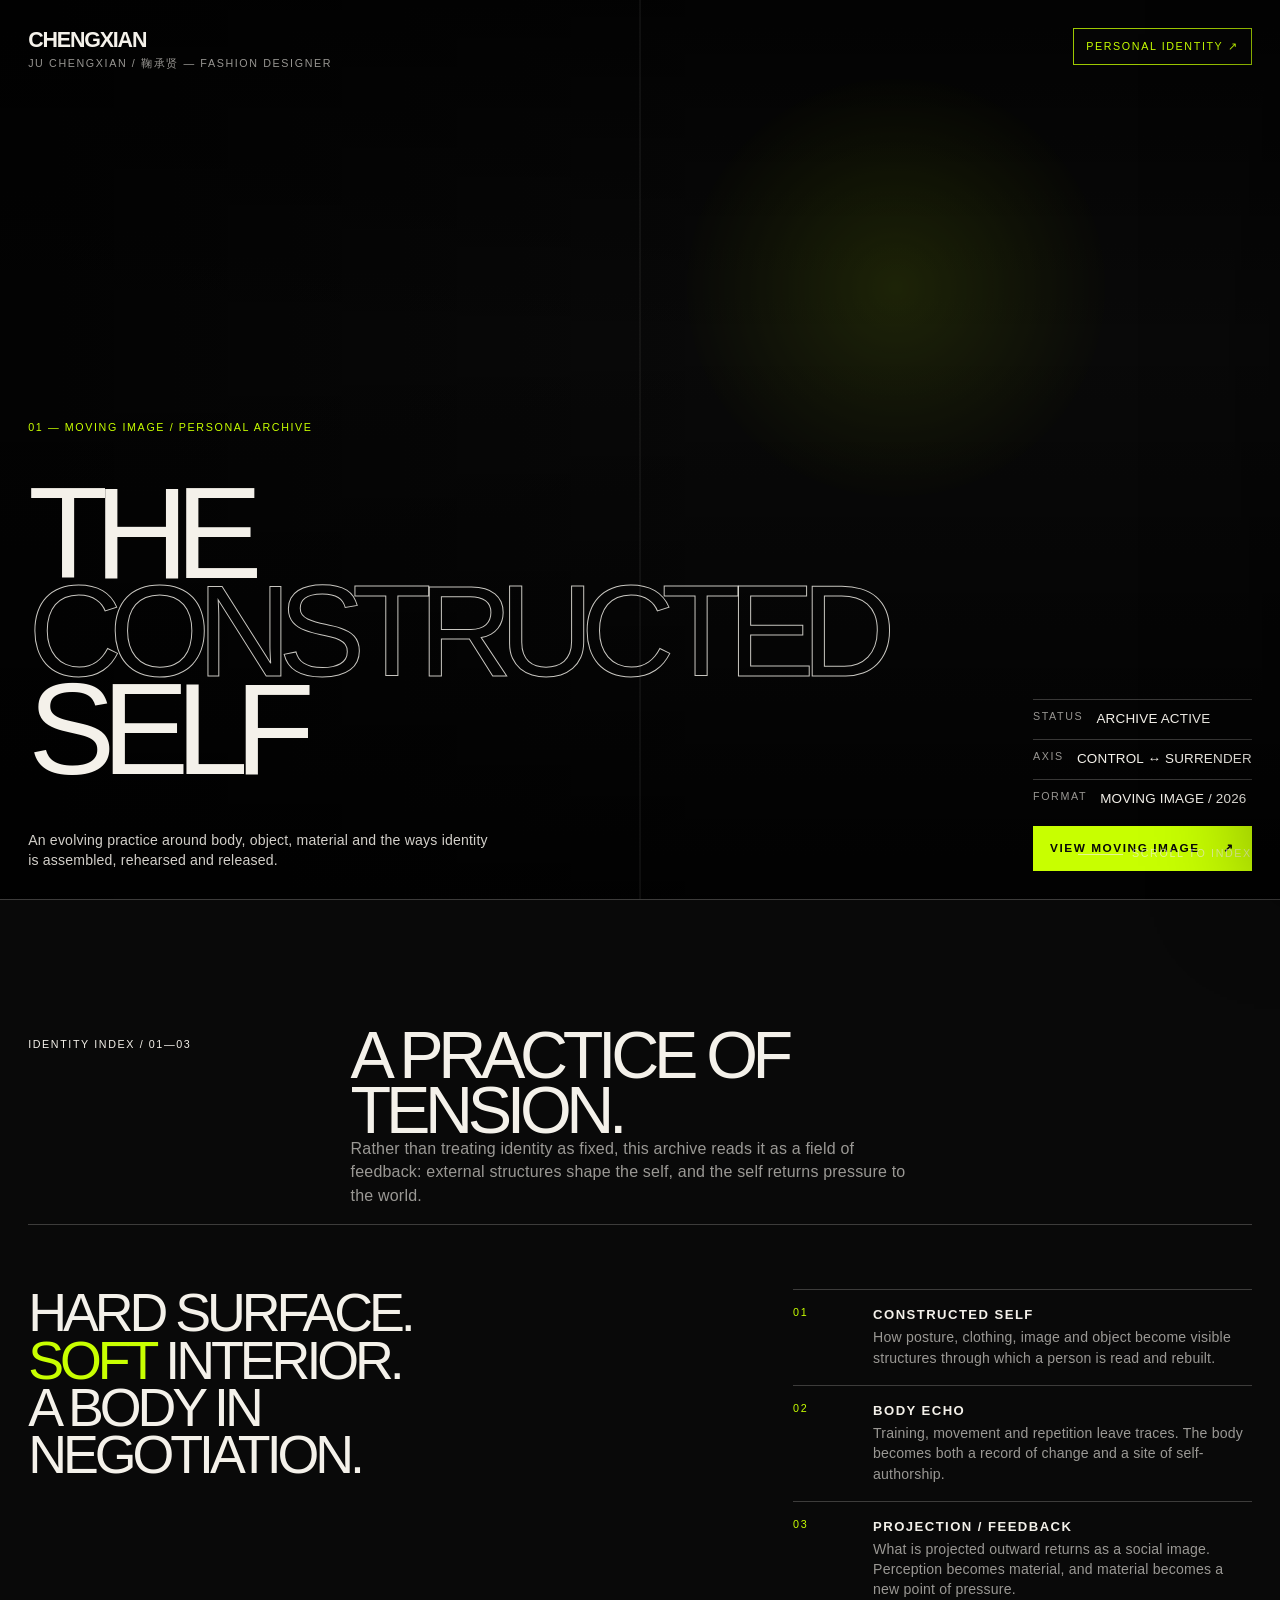
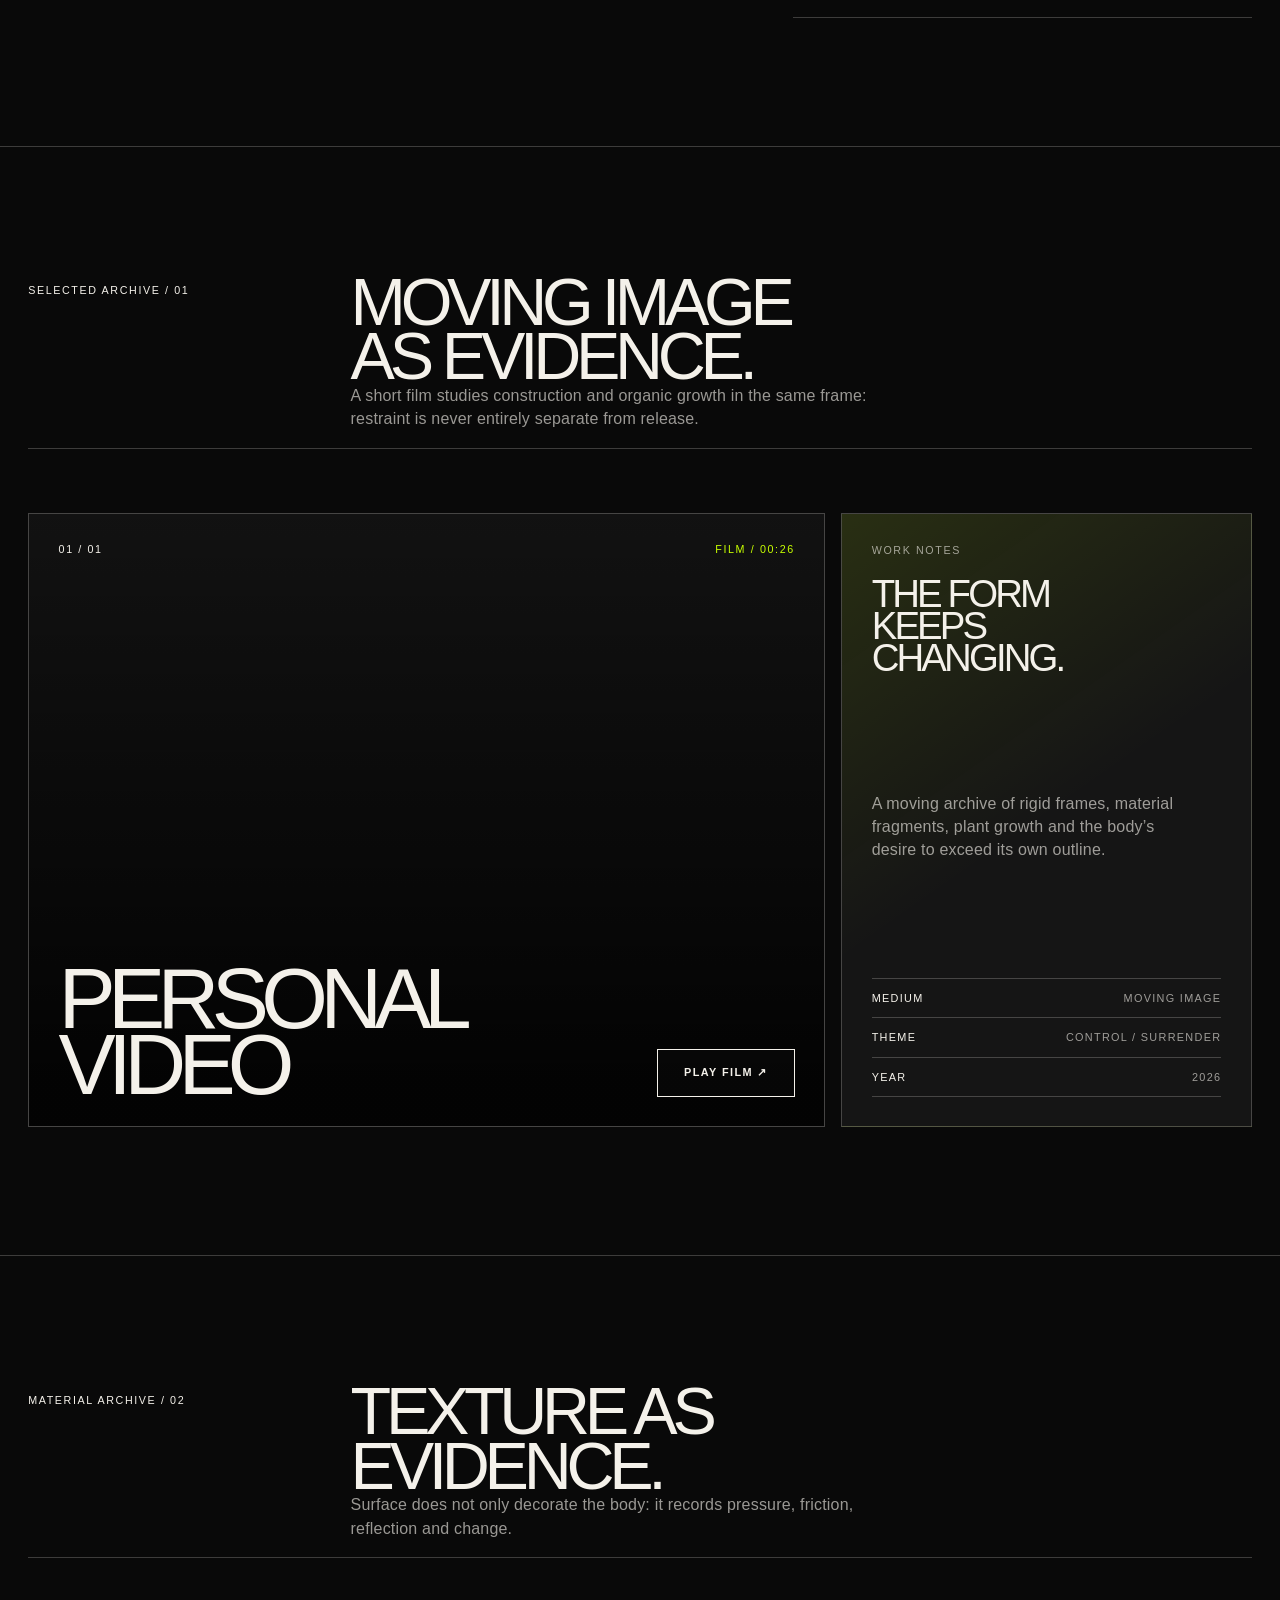
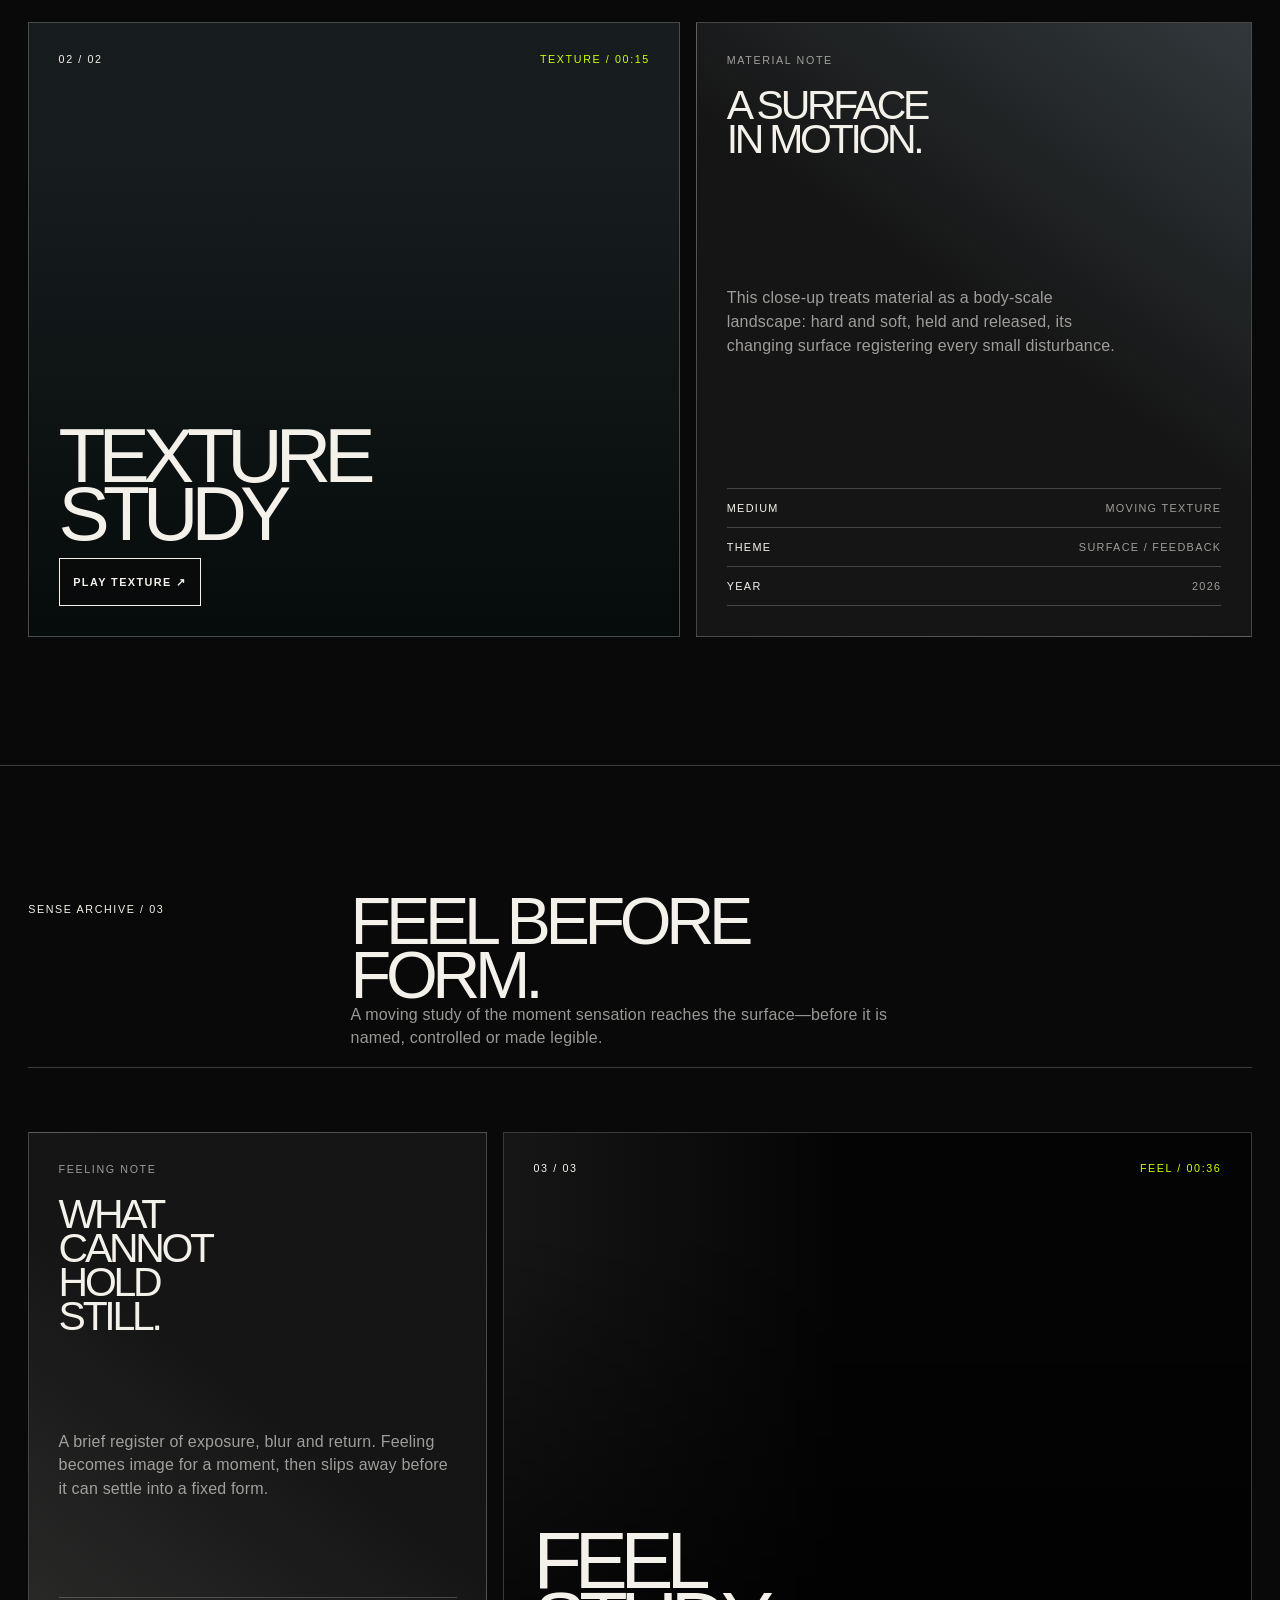
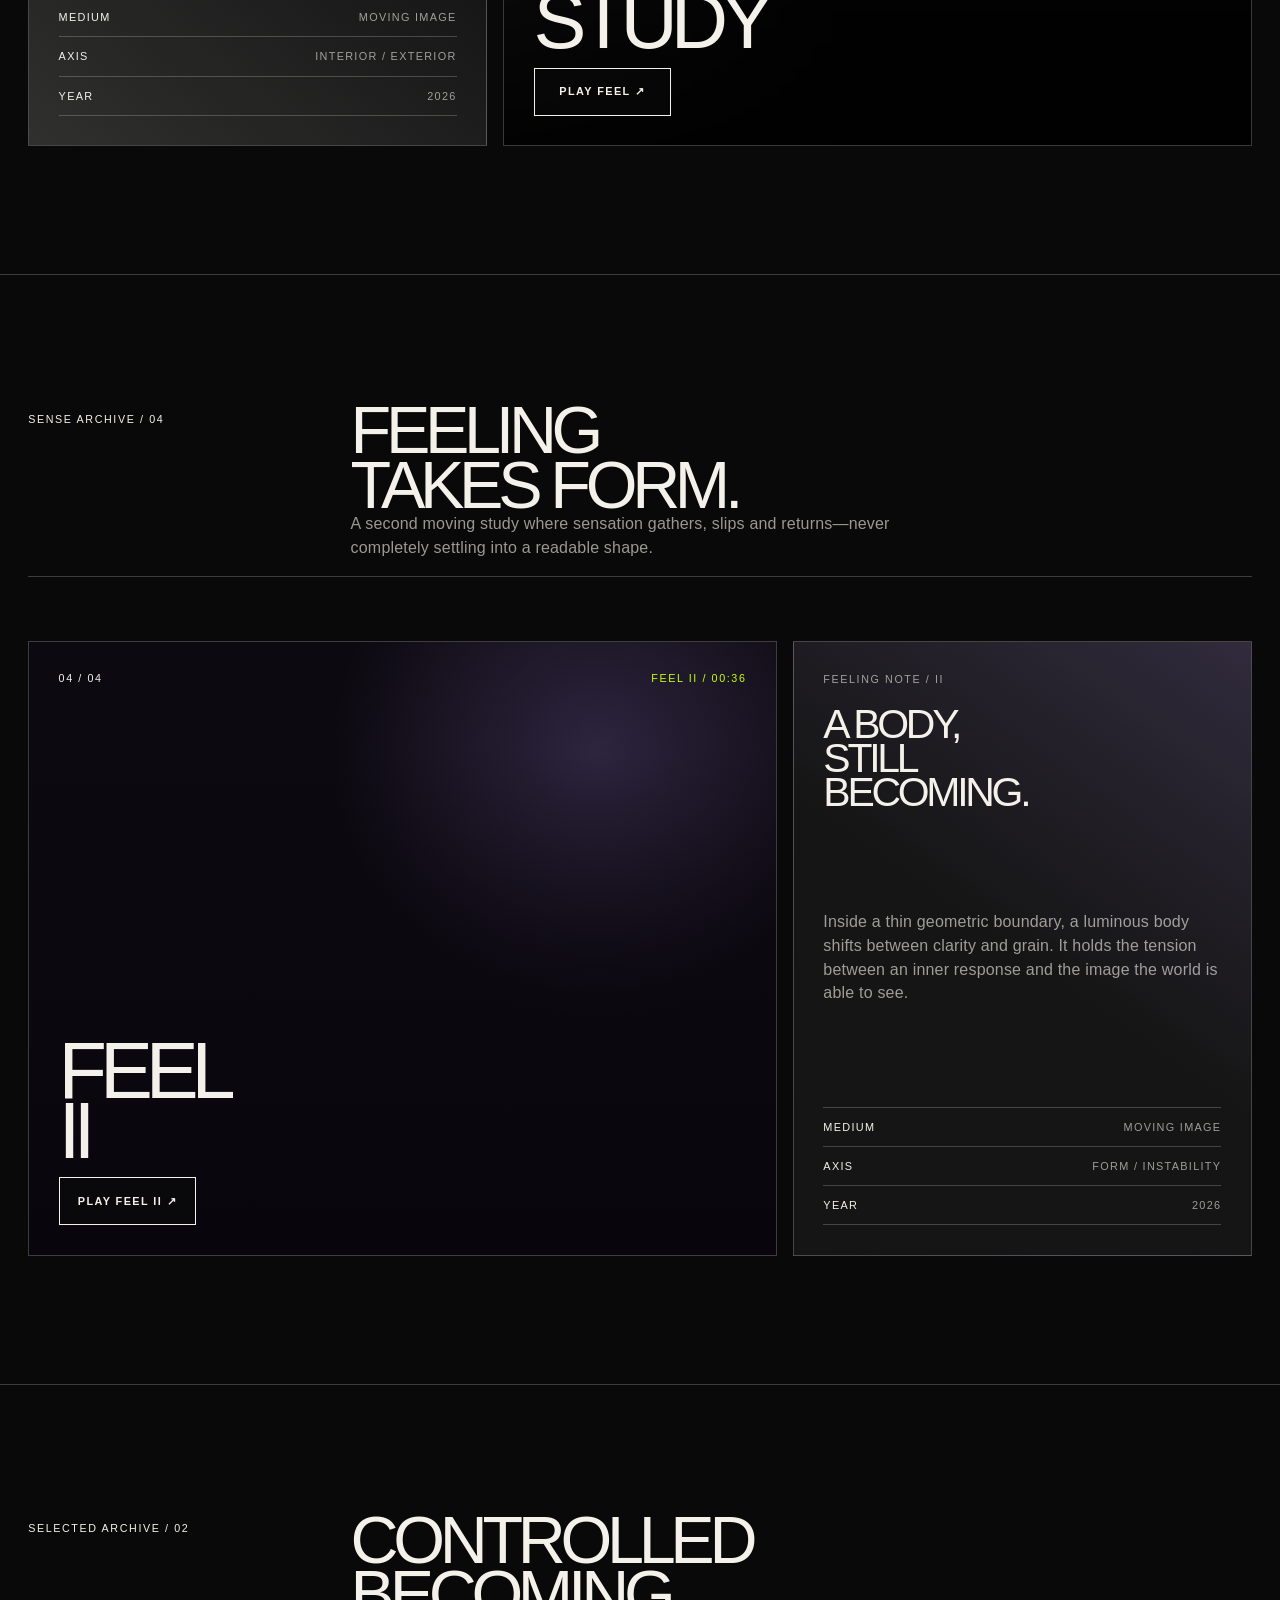
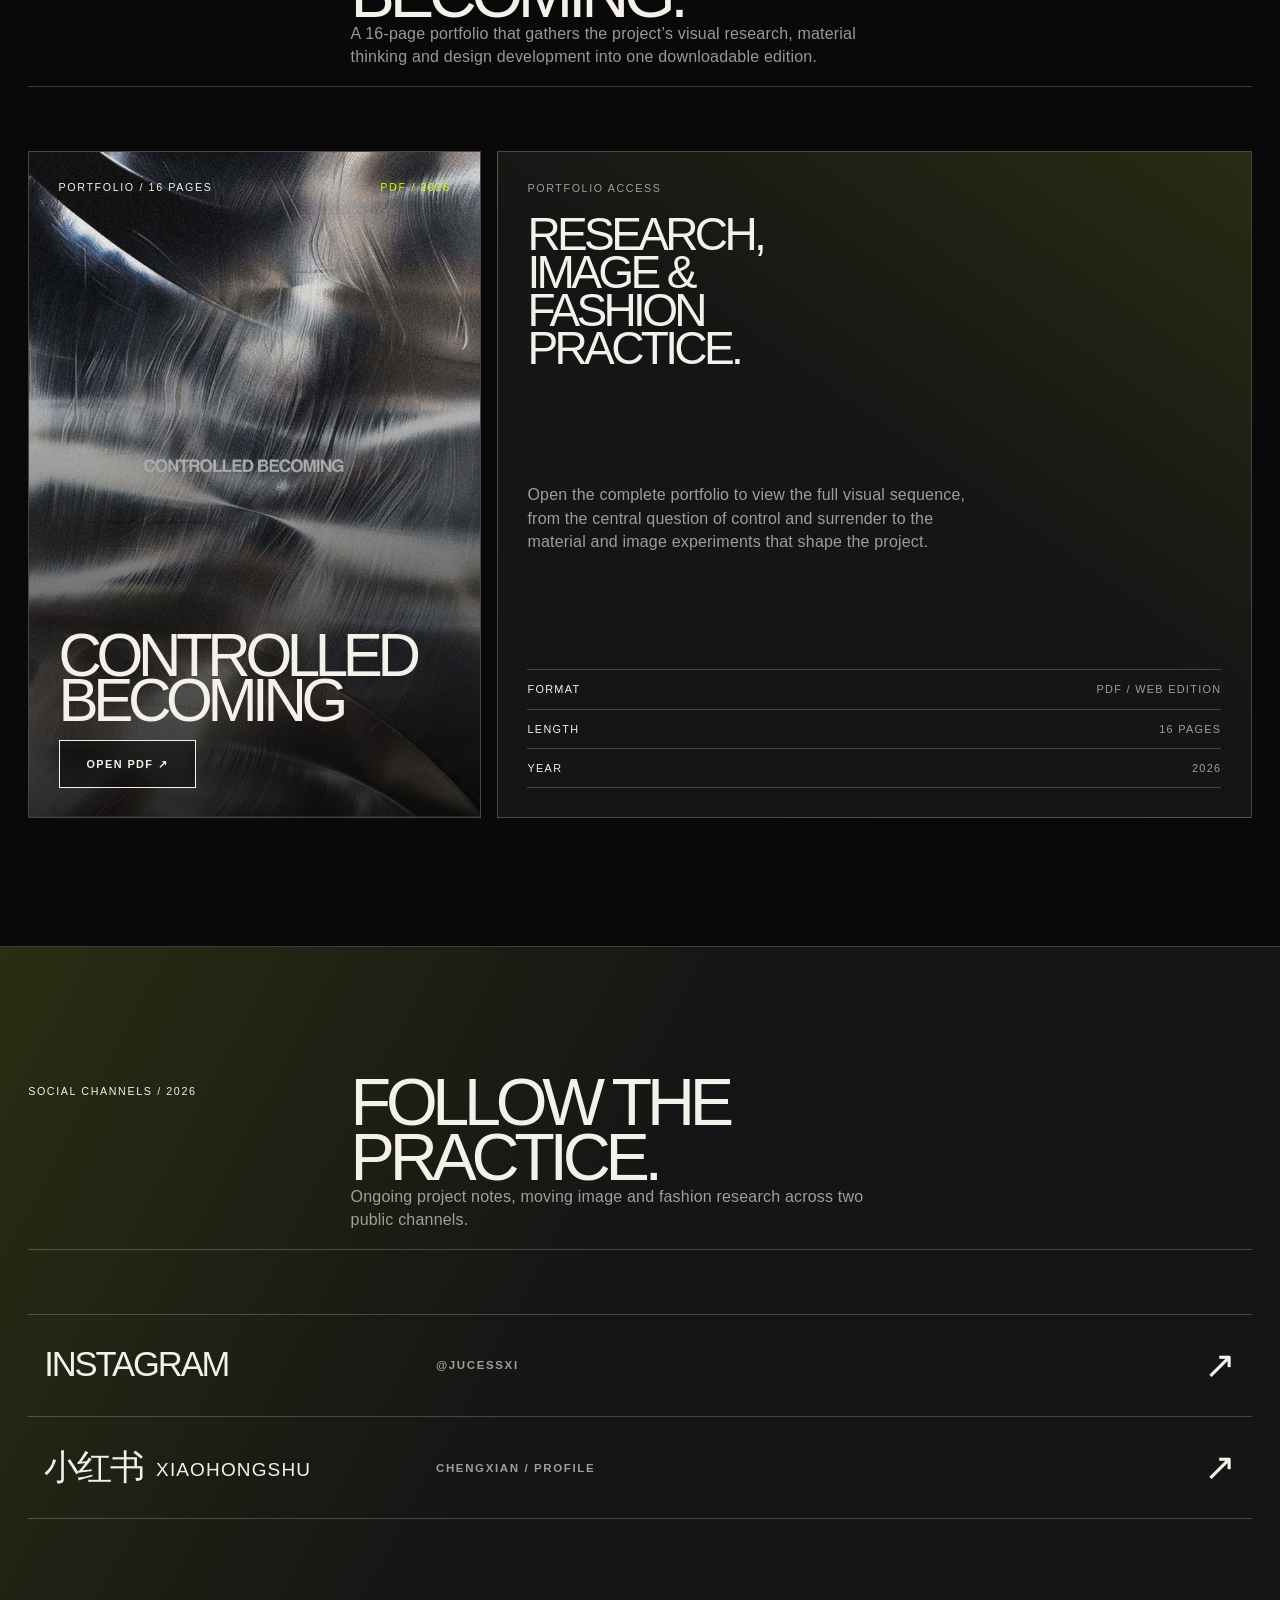
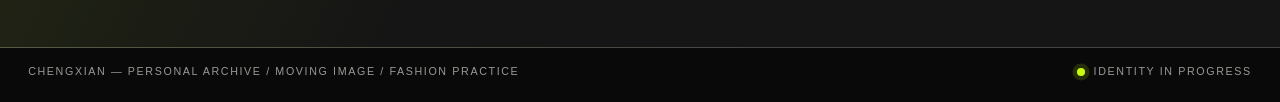
==== index.html @ 43ec405a "Add Instagram and Xiaohongshu homepage links" ====
<!doctype html>
<html lang="en">
  <head>
    <meta charset="utf-8" />
    <meta name="viewport" content="width=device-width, initial-scale=1" />
    <meta name="description" content="鞠承贤（JU CHENGXIAN）个人网站｜Fashion Designer and moving-image artist. Exploring body, material, constructed identity, control and surrender." />
    <meta name="keywords" content="鞠承贤, JU CHENGXIAN, Chengxian Ju, fashion designer, fashion design, moving image, personal portfolio, 香港理工大学, PolyU" />
    <meta name="author" content="鞠承贤 / JU CHENGXIAN" />
    <meta name="robots" content="index,follow,max-image-preview:large,max-snippet:-1,max-video-preview:-1" />
    <meta name="theme-color" content="#090909" />
    <link rel="canonical" href="https://chengxianju103-source.github.io/chengxian-personal-video/" />
    <link rel="alternate" hreflang="en" href="https://chengxianju103-source.github.io/chengxian-personal-video/" />
    <link rel="alternate" hreflang="zh-CN" href="https://chengxianju103-source.github.io/chengxian-personal-video/" />
    <meta property="og:type" content="website" />
    <meta property="og:site_name" content="鞠承贤 / JU CHENGXIAN" />
    <meta property="og:url" content="https://chengxianju103-source.github.io/chengxian-personal-video/" />
    <meta property="og:title" content="鞠承贤 / JU CHENGXIAN — Fashion Designer" />
    <meta property="og:description" content="A personal fashion and moving-image archive by 鞠承贤 (JU CHENGXIAN), exploring body, material and constructed identity." />
    <meta property="og:image" content="https://chengxianju103-source.github.io/chengxian-personal-video/portfolio-cover.jpg" />
    <meta name="twitter:card" content="summary_large_image" />
    <meta name="twitter:title" content="鞠承贤 / JU CHENGXIAN — Fashion Designer" />
    <meta name="twitter:description" content="Personal fashion and moving-image archive by 鞠承贤 (JU CHENGXIAN)." />
    <meta name="twitter:image" content="https://chengxianju103-source.github.io/chengxian-personal-video/portfolio-cover.jpg" />
    <title>鞠承贤 / JU CHENGXIAN — Fashion Designer</title>
    <script type="application/ld+json">
      {
        "@context": "https://schema.org",
        "@graph": [
          {
            "@type": "Person",
            "@id": "https://chengxianju103-source.github.io/chengxian-personal-video/#person",
            "name": "鞠承贤",
            "alternateName": ["JU CHENGXIAN", "Chengxian Ju"],
            "url": "https://chengxianju103-source.github.io/chengxian-personal-video/",
            "jobTitle": "Fashion Designer and Moving-Image Artist",
            "description": "鞠承贤（JU CHENGXIAN）是一名服装设计师与动态影像创作者，围绕身体、材料、建构身份、控制与臣服展开个人实践。",
            "sameAs": ["https://github.com/chengxianju103-source"],
            "knowsAbout": ["Fashion Design", "Moving Image", "CLO3D", "Body and Identity", "Material Research"]
          },
          {
            "@type": "WebSite",
            "@id": "https://chengxianju103-source.github.io/chengxian-personal-video/#website",
            "url": "https://chengxianju103-source.github.io/chengxian-personal-video/",
            "name": "鞠承贤 / JU CHENGXIAN",
            "alternateName": "The Constructed Self",
            "inLanguage": ["en", "zh-CN"],
            "author": {"@id": "https://chengxianju103-source.github.io/chengxian-personal-video/#person"}
          }
        ]
      }
    </script>
    <link rel="preload" href="constructed-self-loop.mp4" as="video" type="video/mp4" />
    <link rel="preload" href="personal-video.mp4" as="video" type="video/mp4" />
    <link rel="preload" href="texture-study.mp4" as="video" type="video/mp4" />
    <link rel="preload" href="feel-study.mp4" as="video" type="video/mp4" />
    <link rel="preload" href="feel-ii-study.mp4" as="video" type="video/mp4" />
    <link rel="icon" type="image/svg+xml" href="data:image/svg+xml,%3Csvg xmlns='http://www.w3.org/2000/svg' viewBox='0 0 64 64'%3E%3Crect width='64' height='64' fill='%23090909'/%3E%3Cpath d='M13 32h38M32 13v38' stroke='%23f4f1ea' stroke-width='2'/%3E%3C/svg%3E" />
    <style>
      :root { color-scheme: dark; --ink:#090909; --ink-soft:#151515; --paper:#f4f1ea; --muted:rgba(244,241,234,.62); --line:rgba(244,241,234,.22); --acid:#c8ff00; --acid-dim:rgba(200,255,0,.14); --grid:1.25rem; }
      * { box-sizing:border-box; }
      html { background:var(--ink); scroll-behavior:smooth; }
      body { min-width:320px; margin:0; overflow-x:hidden; background:var(--ink); color:var(--paper); font-family:Arial,Helvetica,sans-serif; letter-spacing:.012em; }
      button,a { font:inherit; } button { color:inherit; } a { color:inherit; text-decoration:none; } ::selection { background:var(--acid); color:var(--ink); }
      .site-shell { position:relative; isolation:isolate; }
      .site-shell::before { position:fixed; z-index:20; inset:0; pointer-events:none; content:""; opacity:.24; background-image:linear-gradient(rgba(255,255,255,.02) 1px,transparent 1px),linear-gradient(90deg,rgba(255,255,255,.015) 1px,transparent 1px); background-size:calc(var(--grid) * 4) calc(var(--grid) * 4); mask-image:linear-gradient(to bottom,rgba(0,0,0,.88),transparent 82%); }
      .site-header { position:absolute; z-index:10; top:0; right:0; left:0; display:grid; grid-template-columns:1fr auto; gap:1rem; align-items:start; padding:clamp(1rem,2.2vw,2.35rem); text-transform:uppercase; }
      .brand-lockup { display:inline-flex; flex-direction:column; gap:.28rem; width:max-content; }
      .brand-mark { font-size:clamp(1rem,1.7vw,1.34rem); font-weight:700; letter-spacing:-.055em; }
      .brand-sub,.micro-label,.eyebrow,.card-meta,.identity-number,.footer-meta,.nav-button,.nav-link,.film-stat,.panel-kicker,.dialog-kicker,.scroll-cue { font-size:.67rem; line-height:1.1; letter-spacing:.15em; text-transform:uppercase; }
      .brand-sub { color:var(--muted); }
      .header-actions { position:relative; display:flex; flex-wrap:wrap; justify-content:flex-end; gap:.48rem; max-width:33rem; }
      .nav-button,.nav-link { display:inline-flex; min-height:2.3rem; align-items:center; justify-content:center; border:1px solid var(--line); padding:.72rem .78rem; background:rgba(9,9,9,.42); color:var(--paper); cursor:pointer; transition:border-color .18s ease,color .18s ease,background .18s ease,transform .18s ease; }
      .nav-button:hover,.nav-button:focus-visible,.nav-link:hover,.nav-link:focus-visible { border-color:var(--acid); background:var(--acid); color:var(--ink); outline:none; transform:translateY(-2px); }
      .nav-button[data-emphasis="true"] { border-color:rgba(200,255,0,.78); color:var(--acid); }
      .nav-button[data-emphasis="true"]:hover,.nav-button[data-emphasis="true"]:focus-visible { color:var(--ink); }
      .personal-identity-menu { position:absolute; z-index:50; top:calc(100% + .6rem); right:0; display:none; width:min(47rem,calc(100vw - 2rem)); border:1px solid var(--line); padding:clamp(.72rem,1.4vw,1.15rem); background:rgba(9,9,9,.96); box-shadow:0 1.4rem 4rem rgba(0,0,0,.46); text-align:left; }
      .personal-identity-menu.is-open { display:block; animation:identity-menu-in .18s ease both; }
      .personal-identity-menu-head { display:flex; align-items:center; justify-content:space-between; gap:1rem; margin-bottom:.62rem; }
      .personal-identity-menu-head .micro-label { margin:0; color:var(--muted); }
      .personal-identity-close { min-height:1.9rem; padding:.48rem .62rem; font-size:.58rem; }
      .personal-identity-menu-grid { display:grid; grid-template-columns:repeat(3,minmax(0,1fr)); gap:.48rem; }
      .personal-identity-item { display:grid; grid-template-columns:auto minmax(0,1fr) auto; align-items:start; gap:.68rem; min-height:9.1rem; border:1px solid var(--line); padding:.86rem; background:rgba(244,241,234,.025); color:var(--paper); font:inherit; text-align:left; text-decoration:none; cursor:pointer; transition:border-color .18s ease,color .18s ease,background .18s ease,transform .18s ease; }
      .personal-identity-item:hover,.personal-identity-item:focus-visible { border-color:var(--acid); background:var(--acid); color:var(--ink); outline:none; transform:translateY(-2px); }
      .personal-identity-item-number,.personal-identity-item-arrow { color:var(--acid); font-size:.65rem; line-height:1.1; letter-spacing:.13em; }
      .personal-identity-item:hover .personal-identity-item-number,.personal-identity-item:hover .personal-identity-item-arrow,.personal-identity-item:focus-visible .personal-identity-item-number,.personal-identity-item:focus-visible .personal-identity-item-arrow { color:var(--ink); }
      .personal-identity-item-copy { display:grid; gap:.52rem; }
      .personal-identity-item strong { font-size:.78rem; line-height:1.06; letter-spacing:.11em; text-transform:uppercase; }
      .personal-identity-item small { color:var(--muted); font-size:.69rem; line-height:1.35; }
      .personal-identity-item:hover small,.personal-identity-item:focus-visible small { color:rgba(9,9,9,.72); }
      @keyframes identity-menu-in { from { opacity:0; transform:translateY(-.4rem); } to { opacity:1; transform:translateY(0); } }
      @media (max-width:760px) { .personal-identity-menu { width:calc(100vw - 2rem); } .personal-identity-menu-grid { grid-template-columns:1fr; } .personal-identity-item { min-height:6.3rem; } }
      .hero { position:relative; min-height:max(44rem,100svh); overflow:clip; display:grid; align-items:end; padding:clamp(1rem,2.2vw,2.35rem); border-bottom:1px solid var(--line); isolation:isolate; }
      .hero-video { position:absolute; z-index:-3; inset:0; width:100%; height:100%; object-fit:cover; filter:grayscale(.58) contrast(1.18) brightness(.63) saturate(.7); transform:scale(1.015); }
      .hero::before { position:absolute; z-index:-2; inset:0; content:""; background:linear-gradient(180deg,rgba(0,0,0,.72) 0%,rgba(0,0,0,.02) 38%,rgba(0,0,0,.84) 100%),linear-gradient(90deg,rgba(0,0,0,.72),transparent 58%); }
      .hero::after { position:absolute; z-index:-1; inset:0; content:""; opacity:.7; background:radial-gradient(circle at 70% 32%,rgba(200,255,0,.16),transparent 20%),linear-gradient(90deg,transparent 49.93%,rgba(244,241,234,.16) 50%,transparent 50.08%); pointer-events:none; }
      .hero-grid { display:grid; grid-template-columns:minmax(0,1.15fr) minmax(13rem,.85fr); gap:1rem; width:100%; align-items:end; }
      .hero-copy { max-width:61rem; }.hero-copy .eyebrow { margin:0 0 clamp(1.5rem,4vw,4.5rem); color:var(--acid); }
      .hero-title { max-width:9.6ch; margin:0; font-size:clamp(4rem,10.2vw,12.8rem); font-weight:500; line-height:.75; letter-spacing:-.102em; text-transform:uppercase; }
      .hero-title .outline { color:transparent; -webkit-text-stroke:1px rgba(244,241,234,.82); }
      .hero-caption { max-width:29rem; margin:clamp(1.7rem,4vw,3.3rem) 0 0; color:rgba(244,241,234,.86); font-size:clamp(.88rem,1.1vw,1.03rem); line-height:1.46; }
      .hero-side { display:grid; gap:.72rem; justify-items:stretch; max-width:25rem; justify-self:end; }
      .film-spec { display:grid; grid-template-columns:auto 1fr; gap:.82rem; border-top:1px solid var(--line); padding-top:.7rem; }.film-stat { color:var(--muted); }.film-value { font-size:.84rem; line-height:1.22; text-transform:uppercase; }
      .hero-open { display:flex; align-items:center; justify-content:space-between; width:100%; margin-top:.45rem; border:1px solid var(--acid); padding:.9rem 1rem; background:var(--acid); color:var(--ink); font-size:.74rem; font-weight:700; letter-spacing:.13em; text-transform:uppercase; cursor:pointer; transition:transform .18s ease,background .18s ease; }
      .hero-open:hover,.hero-open:focus-visible { background:var(--paper); outline:none; transform:translateY(-3px); }
      .scroll-cue { position:absolute; right:clamp(1rem,2.2vw,2.35rem); bottom:clamp(1rem,2.2vw,2.35rem); display:flex; gap:.55rem; align-items:center; color:var(--muted); }.scroll-cue::before { width:2.8rem; height:1px; content:""; background:var(--muted); }
      .section { padding:clamp(4.5rem,10vw,10.5rem) clamp(1rem,2.2vw,2.35rem); border-bottom:1px solid var(--line); }
      .section-head { display:grid; grid-template-columns:minmax(9rem,.34fr) minmax(0,1fr); gap:1rem; padding-bottom:1.1rem; border-bottom:1px solid var(--line); }
      .section-head h2 { max-width:13ch; margin:0; font-size:clamp(2.1rem,5.2vw,6.2rem); font-weight:500; line-height:.82; letter-spacing:-.08em; text-transform:uppercase; }
      .section-intro { align-self:end; max-width:35rem; margin:0; color:var(--muted); font-size:clamp(.92rem,1.25vw,1.12rem); line-height:1.45; }
      .identity-layout { display:grid; grid-template-columns:minmax(0,1.2fr) minmax(15rem,.8fr); gap:clamp(2rem,6vw,7rem); padding-top:clamp(2rem,5vw,5rem); }
      .identity-statement { margin:0; max-width:20ch; font-size:clamp(2rem,4.2vw,5.1rem); font-weight:500; line-height:.88; letter-spacing:-.075em; text-transform:uppercase; }.identity-statement em { color:var(--acid); font-style:normal; }
      .identity-grid { display:grid; gap:0; border-top:1px solid var(--line); }.identity-item { display:grid; grid-template-columns:4rem 1fr; gap:1rem; padding:1.05rem 0; border-bottom:1px solid var(--line); }.identity-number { color:var(--acid); }.identity-item h3 { margin:0 0 .32rem; font-size:.82rem; letter-spacing:.11em; text-transform:uppercase; }.identity-item p { max-width:25rem; margin:0; color:var(--muted); font-size:.88rem; line-height:1.45; }
      .archive-grid { display:grid; grid-template-columns:minmax(0,1.32fr) minmax(14rem,.68fr); gap:1rem; padding-top:clamp(2rem,5vw,5rem); }
      .film-card { position:relative; min-height:clamp(29rem,48vw,43rem); overflow:hidden; border:1px solid var(--line); background:var(--ink-soft); isolation:isolate; }.film-card::after { position:absolute; z-index:-1; inset:0; content:""; background:linear-gradient(180deg,rgba(0,0,0,.16),rgba(0,0,0,.85) 92%); }.film-card video { position:absolute; z-index:-2; inset:0; width:100%; height:100%; object-fit:cover; filter:grayscale(.46) contrast(1.15) brightness(.7); transition:filter .38s ease,transform .68s cubic-bezier(.2,.8,.2,1); }.film-card:hover video { filter:grayscale(.05) contrast(1.06) brightness(.85); transform:scale(1.04); }
      .film-card-content { position:absolute; inset:0; display:flex; flex-direction:column; justify-content:space-between; padding:clamp(1rem,2.3vw,2rem); }.card-top,.card-bottom { display:flex; justify-content:space-between; gap:1rem; }.card-top { font-size:.67rem; letter-spacing:.15em; text-transform:uppercase; }.card-top span:last-child { color:var(--acid); }.card-bottom { align-items:end; }.card-bottom h3 { max-width:8ch; margin:0; font-size:clamp(3.2rem,6.7vw,8rem); font-weight:500; line-height:.76; letter-spacing:-.09em; text-transform:uppercase; }
      .play-button { display:inline-flex; min-width:8.6rem; min-height:3rem; align-items:center; justify-content:center; border:1px solid var(--paper); padding:.7rem .85rem; background:rgba(9,9,9,.56); color:var(--paper); font-size:.68rem; font-weight:700; letter-spacing:.13em; text-transform:uppercase; cursor:pointer; transition:background .18s ease,color .18s ease,transform .18s ease; }.play-button:hover,.play-button:focus-visible { background:var(--paper); color:var(--ink); outline:none; transform:translateY(-3px); }
      .archive-aside { display:grid; align-content:space-between; gap:3rem; min-height:100%; border:1px solid var(--line); padding:clamp(1rem,2.3vw,2rem); background:linear-gradient(145deg,rgba(200,255,0,.11),rgba(200,255,0,0) 50%),var(--ink-soft); }.archive-aside h3 { max-width:9ch; margin:1.2rem 0 0; font-size:clamp(1.75rem,3vw,3.4rem); font-weight:500; line-height:.84; letter-spacing:-.075em; text-transform:uppercase; }.archive-aside p { max-width:20rem; margin:0; color:var(--muted); line-height:1.45; }.archive-list { display:grid; gap:0; border-top:1px solid var(--line); }.archive-list span { display:flex; justify-content:space-between; gap:1rem; padding:.82rem 0; border-bottom:1px solid var(--line); color:var(--muted); font-size:.68rem; letter-spacing:.12em; text-transform:uppercase; }.archive-list span strong { color:var(--paper); font-weight:500; }
      .texture-grid { display:grid; grid-template-columns:minmax(0,1.08fr) minmax(14rem,.92fr); gap:1rem; padding-top:clamp(2rem,5vw,5rem); }.texture-card { position:relative; min-height:clamp(29rem,48vw,43rem); overflow:hidden; border:1px solid var(--line); background:#171d1e; isolation:isolate; }.texture-card::after { position:absolute; z-index:-1; inset:0; content:""; background:linear-gradient(180deg,rgba(4,8,9,.03) 22%,rgba(4,8,9,.88) 100%); }.texture-card video { position:absolute; z-index:-2; inset:0; width:100%; height:100%; object-fit:cover; filter:grayscale(.15) contrast(1.14) brightness(.76); transition:filter .38s ease,transform .68s cubic-bezier(.2,.8,.2,1); }.texture-card:hover video { filter:grayscale(0) contrast(1.06) brightness(.92); transform:scale(1.035); }.texture-card-content { position:absolute; inset:0; display:flex; flex-direction:column; justify-content:space-between; padding:clamp(1rem,2.3vw,2rem); }.texture-card .card-bottom { flex-direction:column; align-items:flex-start; }.texture-card .card-bottom h3 { max-width:9ch; font-size:clamp(3rem,6vw,7rem); }.texture-aside { display:grid; align-content:space-between; gap:3rem; min-height:100%; border:1px solid var(--line); padding:clamp(1rem,2.3vw,2rem); background:linear-gradient(215deg,rgba(178,215,232,.18),rgba(178,215,232,0) 48%),var(--ink-soft); }.texture-aside h3 { max-width:9ch; margin:1.2rem 0 0; font-size:clamp(1.9rem,3.2vw,3.7rem); font-weight:500; line-height:.83; letter-spacing:-.08em; text-transform:uppercase; }.texture-aside p { max-width:25rem; margin:0; color:var(--muted); line-height:1.48; }
      .feel-grid { display:grid; grid-template-columns:minmax(14rem,.76fr) minmax(0,1.24fr); gap:1rem; padding-top:clamp(2rem,5vw,5rem); }.feel-card { position:relative; min-height:clamp(29rem,48vw,43rem); overflow:hidden; border:1px solid var(--line); background:#050505; isolation:isolate; }.feel-card::after { position:absolute; z-index:-1; inset:0; content:""; background:linear-gradient(180deg,rgba(0,0,0,.1) 17%,rgba(0,0,0,.91) 100%),linear-gradient(90deg,rgba(255,255,255,.08),transparent 45%); }.feel-card video { position:absolute; z-index:-2; inset:0; width:100%; height:100%; object-fit:cover; filter:grayscale(1) contrast(1.28) brightness(.78); transition:filter .38s ease,transform .68s cubic-bezier(.2,.8,.2,1); }.feel-card:hover video { filter:grayscale(.28) contrast(1.14) brightness(.94); transform:scale(1.035); }.feel-card-content { position:absolute; inset:0; display:flex; flex-direction:column; justify-content:space-between; padding:clamp(1rem,2.3vw,2rem); }.feel-card .card-bottom { flex-direction:column; align-items:flex-start; }.feel-card .card-bottom h3 { max-width:8ch; font-size:clamp(3rem,6.2vw,7.2rem); }.feel-aside { display:grid; align-content:space-between; gap:3rem; min-height:100%; border:1px solid var(--line); padding:clamp(1rem,2.3vw,2rem); background:linear-gradient(38deg,rgba(244,241,234,.12),rgba(244,241,234,0) 54%),var(--ink-soft); }.feel-aside h3 { max-width:9ch; margin:1.2rem 0 0; font-size:clamp(1.9rem,3.2vw,3.7rem); font-weight:500; line-height:.83; letter-spacing:-.08em; text-transform:uppercase; }.feel-aside p { max-width:25rem; margin:0; color:var(--muted); line-height:1.48; }
      .feel-ii-grid { display:grid; grid-template-columns:minmax(0,1.24fr) minmax(14rem,.76fr); gap:1rem; padding-top:clamp(2rem,5vw,5rem); }.feel-ii-card { position:relative; min-height:clamp(29rem,48vw,43rem); overflow:hidden; border:1px solid var(--line); background:#0c0910; isolation:isolate; }.feel-ii-card::after { position:absolute; z-index:-1; inset:0; content:""; background:linear-gradient(180deg,rgba(8,5,12,.02) 18%,rgba(8,5,12,.91) 100%),radial-gradient(circle at 76% 18%,rgba(184,150,255,.2),transparent 35%); }.feel-ii-card video { position:absolute; z-index:-2; inset:0; width:100%; height:100%; object-fit:cover; filter:saturate(.74) contrast(1.18) brightness(.78); transition:filter .38s ease,transform .68s cubic-bezier(.2,.8,.2,1); }.feel-ii-card:hover video { filter:saturate(1) contrast(1.07) brightness(.96); transform:scale(1.035); }.feel-ii-card-content { position:absolute; inset:0; display:flex; flex-direction:column; justify-content:space-between; padding:clamp(1rem,2.3vw,2rem); }.feel-ii-card .card-bottom { flex-direction:column; align-items:flex-start; }.feel-ii-card .card-bottom h3 { max-width:8ch; font-size:clamp(3rem,6.2vw,7.2rem); }.feel-ii-aside { display:grid; align-content:space-between; gap:3rem; min-height:100%; border:1px solid var(--line); padding:clamp(1rem,2.3vw,2rem); background:linear-gradient(215deg,rgba(184,150,255,.17),rgba(184,150,255,0) 51%),var(--ink-soft); }.feel-ii-aside h3 { max-width:9ch; margin:1.2rem 0 0; font-size:clamp(1.9rem,3.2vw,3.7rem); font-weight:500; line-height:.83; letter-spacing:-.08em; text-transform:uppercase; }.feel-ii-aside p { max-width:25rem; margin:0; color:var(--muted); line-height:1.48; }
      .portfolio-grid { display:grid; grid-template-columns:minmax(15rem,.75fr) minmax(0,1.25fr); gap:1rem; padding-top:clamp(2rem,5vw,5rem); }.portfolio-card { position:relative; display:grid; min-height:clamp(31rem,52vw,49rem); overflow:hidden; border:1px solid var(--line); background:var(--ink-soft); isolation:isolate; }.portfolio-card::after { position:absolute; z-index:-1; inset:0; content:""; background:linear-gradient(180deg,rgba(0,0,0,.02) 15%,rgba(0,0,0,.82) 100%); }.portfolio-card img { position:absolute; z-index:-2; inset:0; width:100%; height:100%; object-fit:cover; transition:filter .38s ease,transform .68s cubic-bezier(.2,.8,.2,1); }.portfolio-card:hover img { filter:brightness(1.08) contrast(1.05); transform:scale(1.035); }.portfolio-card-content { position:relative; z-index:1; display:flex; min-height:inherit; flex-direction:column; justify-content:space-between; padding:clamp(1rem,2.3vw,2rem); }.portfolio-card .card-bottom { flex-direction:column; align-items:flex-start; }.portfolio-card .card-bottom h3 { max-width:10ch; font-size:clamp(2.55rem,4.7vw,5rem); }.portfolio-link { text-decoration:none; }.portfolio-aside { display:grid; align-content:space-between; gap:3rem; min-height:100%; border:1px solid var(--line); padding:clamp(1rem,2.3vw,2rem); background:linear-gradient(215deg,rgba(200,255,0,.1),rgba(200,255,0,0) 48%),var(--ink-soft); }.portfolio-aside h3 { max-width:11ch; margin:1.2rem 0 0; font-size:clamp(2rem,3.6vw,4.3rem); font-weight:500; line-height:.82; letter-spacing:-.08em; text-transform:uppercase; }.portfolio-aside p { max-width:29rem; margin:0; color:var(--muted); line-height:1.48; }
      .site-footer { display:grid; grid-template-columns:minmax(0,1fr) auto; gap:1rem; padding:1.1rem clamp(1rem,2.2vw,2.35rem) 1.5rem; color:var(--muted); }.site-footer p { margin:0; }.footer-meta { display:flex; align-items:center; gap:.55rem; }.footer-meta::before { width:.5rem; height:.5rem; border-radius:99px; content:""; background:var(--acid); box-shadow:0 0 0 .28rem var(--acid-dim); }
      .identity-panel { position:fixed; z-index:30; top:0; right:0; width:min(31.5rem,100vw); height:100svh; transform:translateX(101%); border-left:1px solid rgba(244,241,234,.34); padding:clamp(1rem,2.4vw,2.25rem); background:rgba(12,12,12,.96); box-shadow:-2rem 0 6rem rgba(0,0,0,.36); backdrop-filter:blur(18px); transition:transform .44s cubic-bezier(.2,.8,.2,1); overflow-y:auto; }.identity-panel.is-open { transform:translateX(0); }.panel-head { display:flex; align-items:start; justify-content:space-between; gap:1rem; }.panel-kicker { margin:0; color:var(--acid); }.panel-close,.dialog-close { min-height:2.35rem; border:1px solid var(--line); padding:.62rem .7rem; background:transparent; color:var(--paper); font-size:.67rem; font-weight:700; letter-spacing:.12em; text-transform:uppercase; cursor:pointer; transition:color .18s ease,background .18s ease; }.panel-close:hover,.panel-close:focus-visible,.dialog-close:hover,.dialog-close:focus-visible { background:var(--paper); color:var(--ink); outline:none; }.panel-name { margin:clamp(4rem,9vw,7rem) 0 1.6rem; font-size:clamp(3.2rem,8vw,7.2rem); font-weight:500; line-height:.74; letter-spacing:-.095em; text-transform:uppercase; }.panel-intro { max-width:30rem; margin:0 0 2.7rem; color:rgba(244,241,234,.84); font-size:clamp(1rem,1.5vw,1.25rem); line-height:1.42; }.panel-index { display:grid; border-top:1px solid var(--line); }.panel-index div { display:grid; grid-template-columns:5.2rem 1fr; gap:1rem; padding:1rem 0; border-bottom:1px solid var(--line); }.panel-index span { color:var(--acid); font-size:.67rem; letter-spacing:.13em; }.panel-index strong { display:block; margin-bottom:.4rem; font-size:.78rem; letter-spacing:.11em; text-transform:uppercase; }.panel-index p { margin:0; color:var(--muted); font-size:.86rem; line-height:1.4; }
      dialog { width:min(100vw,105rem); max-width:none; height:100svh; max-height:none; margin:0 auto; border:0; padding:0; background:var(--ink); color:var(--paper); } dialog::backdrop { background:rgba(0,0,0,.84); backdrop-filter:blur(8px); }.player-shell { position:relative; display:grid; width:100%; height:100%; place-items:center; background:#050505; }.player { display:block; width:min(100%,74rem); height:100%; max-height:100%; object-fit:contain; background:#000; }.dialog-kicker { position:absolute; z-index:2; top:clamp(1rem,2.4vw,2rem); left:clamp(1rem,2.4vw,2rem); margin:0; color:var(--muted); }.dialog-close { position:absolute; z-index:2; top:clamp(1rem,2.4vw,2rem); right:clamp(1rem,2.4vw,2rem); background:rgba(9,9,9,.7); }
      .about-dialog { width:min(48rem,calc(100vw - 2rem)); height:auto; max-height:min(44rem,calc(100svh - 2rem)); margin:1rem auto; border:1px solid var(--line); background:var(--ink-soft); }.about-inner { position:relative; padding:clamp(1.2rem,4vw,3rem); }.about-inner h2 { max-width:11ch; margin:4rem 0 1.7rem; font-size:clamp(3rem,7vw,6.5rem); font-weight:500; line-height:.77; letter-spacing:-.09em; text-transform:uppercase; }.about-inner > p { max-width:37rem; margin:0; color:rgba(244,241,234,.85); font-size:clamp(1rem,1.5vw,1.23rem); line-height:1.48; }.about-meta { display:grid; grid-template-columns:repeat(3,1fr); gap:.75rem; margin-top:3rem; border-top:1px solid var(--line); padding-top:1rem; }.about-meta span { color:var(--muted); font-size:.67rem; line-height:1.35; letter-spacing:.13em; text-transform:uppercase; }.about-meta strong { display:block; margin-top:.35rem; color:var(--paper); font-size:.76rem; letter-spacing:.1em; text-transform:uppercase; }
      @media (max-width:780px) { :root { --grid:1rem; }.site-header { grid-template-columns:1fr; }.header-actions { justify-content:flex-start; max-width:none; }.brand-lockup { padding-bottom:.15rem; }.hero { min-height:52rem; padding-top:10.5rem; }.hero-grid,.section-head,.identity-layout,.archive-grid,.texture-grid,.feel-grid,.feel-ii-grid,.portfolio-grid { grid-template-columns:1fr; }.hero-side { width:100%; max-width:none; justify-self:stretch; }.hero-title { font-size:clamp(4.3rem,18vw,7.8rem); }.scroll-cue { display:none; }.section-head { gap:1.5rem; }.identity-statement { max-width:13ch; }.archive-aside,.texture-aside,.feel-aside,.feel-ii-aside,.portfolio-aside { min-height:21rem; }.about-meta { grid-template-columns:1fr; }.site-footer { grid-template-columns:1fr; } }
      @media (max-width:480px) { .site-header { padding:1rem; }.header-actions { gap:.35rem; }.nav-button,.nav-link { min-height:2.15rem; padding:.63rem .58rem; font-size:.6rem; }.hero { min-height:47rem; padding:9.8rem 1rem 1rem; }.hero-title { font-size:clamp(3.9rem,19vw,5.8rem); }.section { padding-right:1rem; padding-left:1rem; }.card-bottom { flex-direction:column; align-items:start; }.play-button { min-width:100%; }.panel-index div { grid-template-columns:4.2rem 1fr; } }
      @media (prefers-reduced-motion:reduce) { *,*::before,*::after { scroll-behavior:auto !important; transition:none !important; }.hero-video,.film-card video,.texture-card video,.feel-card video,.feel-ii-card video { transform:none !important; } }
    
      .social-section { position:relative; overflow:hidden; background:linear-gradient(118deg,rgba(200,255,0,.11),rgba(200,255,0,0) 46%),var(--ink-soft); }
      .social-list { margin-top:clamp(2rem,5vw,5rem); border-top:1px solid var(--line); }
      .social-channel { display:grid; grid-template-columns:minmax(10rem,.5fr) minmax(0,1fr) auto; gap:1rem; align-items:center; min-height:clamp(5.6rem,8vw,8rem); border-bottom:1px solid var(--line); padding:1rem; transition:background .18s ease,color .18s ease,transform .18s ease; }
      .social-channel:hover,.social-channel:focus-visible { background:var(--acid); color:var(--ink); outline:none; }
      .social-platform { font-size:clamp(1.35rem,2.7vw,3rem); font-weight:500; line-height:.86; letter-spacing:-.06em; text-transform:uppercase; }
      .social-platform small { display:inline-block; margin-left:.35rem; font-size:.55em; font-weight:500; letter-spacing:.06em; vertical-align:middle; }
      .social-handle { color:var(--muted); font-size:.72rem; font-weight:700; letter-spacing:.14em; text-transform:uppercase; transition:color .18s ease; }
      .social-arrow { font-size:clamp(1.7rem,3vw,3.6rem); font-weight:400; line-height:1; transition:transform .18s ease; }
      .social-channel:hover .social-handle,.social-channel:focus-visible .social-handle { color:rgba(9,9,9,.7); }
      .social-channel:hover .social-arrow,.social-channel:focus-visible .social-arrow { transform:translate(4px,-4px); }
      @media (max-width:780px) {
        .social-channel { grid-template-columns:minmax(0,1fr) auto; min-height:6rem; padding:.95rem 0; }
        .social-handle { grid-column:1; grid-row:2; }
        .social-arrow { grid-column:2; grid-row:1 / span 2; }
      }

    </style>
  </head>
  <body>
    <div class="site-shell">
      <header class="site-header">
        <a class="brand-lockup" href="#top" aria-label="Back to top"><span class="brand-mark">CHENGXIAN</span><span class="brand-sub">JU CHENGXIAN / 鞠承贤 — Fashion Designer</span></a>
        <nav class="header-actions" aria-label="Primary navigation">
          <a class="nav-button" href="personal-identity.html" data-emphasis="true">Personal Identity ↗</a>
        </nav>
      </header>
      <main>
        <section class="hero" id="top" aria-labelledby="hero-title">
          <video class="hero-video" autoplay muted loop playsinline preload="auto" aria-hidden="true"><source src="constructed-self-loop.mp4" type="video/mp4" /></video>
          <div class="hero-grid">
            <div class="hero-copy">
              <p class="eyebrow">01 — Moving image / personal archive</p>
              <h1 class="hero-title" id="hero-title">The<br /><span class="outline">Constructed</span><br />Self</h1>
              <p class="hero-caption">An evolving practice around body, object, material and the ways identity is assembled, rehearsed and released.</p>
            </div>
            <div class="hero-side" aria-label="Project information">
              <div class="film-spec"><span class="film-stat">Status</span><span class="film-value">Archive active</span></div>
              <div class="film-spec"><span class="film-stat">Axis</span><span class="film-value">Control ↔ Surrender</span></div>
              <div class="film-spec"><span class="film-stat">Format</span><span class="film-value">Moving image / 2026</span></div>
              <button class="hero-open open-player" type="button" aria-haspopup="dialog"><span>View moving image</span><span>↗</span></button>
            </div>
          </div>
          <p class="scroll-cue">Scroll to index</p>
        </section>
        <section class="section" id="identity" aria-labelledby="identity-title">
          <div class="section-head"><p class="micro-label">Identity index / 01—03</p><div><h2 id="identity-title">A practice of<br />tension.</h2><p class="section-intro">Rather than treating identity as fixed, this archive reads it as a field of feedback: external structures shape the self, and the self returns pressure to the world.</p></div></div>
          <div class="identity-layout">
            <p class="identity-statement">Hard surface.<br /><em>Soft</em> interior.<br />A body in<br />negotiation.</p>
            <div class="identity-grid">
              <article class="identity-item"><span class="identity-number">01</span><div><h3>Constructed self</h3><p>How posture, clothing, image and object become visible structures through which a person is read and rebuilt.</p></div></article>
              <article class="identity-item"><span class="identity-number">02</span><div><h3>Body echo</h3><p>Training, movement and repetition leave traces. The body becomes both a record of change and a site of self-authorship.</p></div></article>
              <article class="identity-item"><span class="identity-number">03</span><div><h3>Projection / feedback</h3><p>What is projected outward returns as a social image. Perception becomes material, and material becomes a new point of pressure.</p></div></article>
            </div>
          </div>
        </section>
        <section class="section" id="archive" aria-labelledby="archive-title">
          <div class="section-head"><p class="micro-label">Selected archive / 01</p><div><h2 id="archive-title">Moving image<br />as evidence.</h2><p class="section-intro">A short film studies construction and organic growth in the same frame: restraint is never entirely separate from release.</p></div></div>
          <div class="archive-grid">
            <article class="film-card">
              <video autoplay muted loop playsinline preload="metadata" aria-hidden="true"><source src="constructed-self-loop.mp4" type="video/mp4" /></video>
              <div class="film-card-content"><div class="card-top"><span>01 / 01</span><span>Film / 00:26</span></div><div class="card-bottom"><h3>Personal<br />Video</h3><button class="play-button open-player" type="button" aria-haspopup="dialog">Play film ↗</button></div></div>
            </article>
            <aside class="archive-aside" aria-label="Film details"><div><p class="micro-label">Work notes</p><h3>The form keeps changing.</h3></div><p>A moving archive of rigid frames, material fragments, plant growth and the body’s desire to exceed its own outline.</p><div class="archive-list"><span><strong>Medium</strong> Moving image</span><span><strong>Theme</strong> Control / surrender</span><span><strong>Year</strong> 2026</span></div></aside>
          </div>
        </section>
        <section class="section" id="texture" aria-labelledby="texture-title">
          <div class="section-head"><p class="micro-label">Material archive / 02</p><div><h2 id="texture-title">Texture as<br />evidence.</h2><p class="section-intro">Surface does not only decorate the body: it records pressure, friction, reflection and change.</p></div></div>
          <div class="texture-grid">
            <article class="texture-card">
              <video autoplay muted loop playsinline preload="metadata" aria-hidden="true"><source src="texture-study.mp4" type="video/mp4" /></video>
              <div class="texture-card-content"><div class="card-top"><span>02 / 02</span><span>Texture / 00:15</span></div><div class="card-bottom"><h3>Texture<br />Study</h3><button class="play-button open-texture" type="button" aria-haspopup="dialog">Play texture ↗</button></div></div>
            </article>
            <aside class="texture-aside" aria-label="Texture study details"><div><p class="micro-label">Material note</p><h3>A surface in motion.</h3></div><p>This close-up treats material as a body-scale landscape: hard and soft, held and released, its changing surface registering every small disturbance.</p><div class="archive-list"><span><strong>Medium</strong> Moving texture</span><span><strong>Theme</strong> Surface / feedback</span><span><strong>Year</strong> 2026</span></div></aside>
          </div>
        </section>
        <section class="section" id="feel" aria-labelledby="feel-title">
          <div class="section-head"><p class="micro-label">Sense archive / 03</p><div><h2 id="feel-title">Feel before<br />form.</h2><p class="section-intro">A moving study of the moment sensation reaches the surface—before it is named, controlled or made legible.</p></div></div>
          <div class="feel-grid">
            <aside class="feel-aside" aria-label="Feel study details"><div><p class="micro-label">Feeling note</p><h3>What cannot hold still.</h3></div><p>A brief register of exposure, blur and return. Feeling becomes image for a moment, then slips away before it can settle into a fixed form.</p><div class="archive-list"><span><strong>Medium</strong> Moving image</span><span><strong>Axis</strong> Interior / exterior</span><span><strong>Year</strong> 2026</span></div></aside>
            <article class="feel-card">
              <video autoplay muted loop playsinline preload="metadata" aria-hidden="true"><source src="feel-study.mp4" type="video/mp4" /></video>
              <div class="feel-card-content"><div class="card-top"><span>03 / 03</span><span>Feel / 00:36</span></div><div class="card-bottom"><h3>Feel<br />Study</h3><button class="play-button open-feel" type="button" aria-haspopup="dialog">Play feel ↗</button></div></div>
            </article>
          </div>
        </section>
        <section class="section" id="feel-ii" aria-labelledby="feel-ii-title">
          <div class="section-head"><p class="micro-label">Sense archive / 04</p><div><h2 id="feel-ii-title">Feeling<br />takes form.</h2><p class="section-intro">A second moving study where sensation gathers, slips and returns—never completely settling into a readable shape.</p></div></div>
          <div class="feel-ii-grid">
            <article class="feel-ii-card">
              <video autoplay muted loop playsinline preload="metadata" aria-hidden="true"><source src="feel-ii-study.mp4" type="video/mp4" /></video>
              <div class="feel-ii-card-content"><div class="card-top"><span>04 / 04</span><span>Feel II / 00:36</span></div><div class="card-bottom"><h3>Feel<br />II</h3><button class="play-button open-feel-ii" type="button" aria-haspopup="dialog">Play feel II ↗</button></div></div>
            </article>
            <aside class="feel-ii-aside" aria-label="Feel II study details"><div><p class="micro-label">Feeling note / II</p><h3>A body, still becoming.</h3></div><p>Inside a thin geometric boundary, a luminous body shifts between clarity and grain. It holds the tension between an inner response and the image the world is able to see.</p><div class="archive-list"><span><strong>Medium</strong> Moving image</span><span><strong>Axis</strong> Form / instability</span><span><strong>Year</strong> 2026</span></div></aside>
          </div>
        </section>
        <section class="section" id="portfolio" aria-labelledby="portfolio-title">
          <div class="section-head"><p class="micro-label">Selected archive / 02</p><div><h2 id="portfolio-title">Controlled<br />Becoming.</h2><p class="section-intro">A 16-page portfolio that gathers the project’s visual research, material thinking and design development into one downloadable edition.</p></div></div>
          <div class="portfolio-grid">
            <article class="portfolio-card">
              <img src="portfolio-cover.jpg" alt="Cover of Chengxian's Controlled Becoming portfolio" loading="lazy" />
              <div class="portfolio-card-content"><div class="card-top"><span>Portfolio / 16 pages</span><span>PDF / 2026</span></div><div class="card-bottom"><h3>Controlled<br />Becoming</h3><a class="play-button portfolio-link" href="chengxian-portfolio-2026.pdf" target="_blank" rel="noopener" aria-label="Open the full portfolio PDF in a new tab">Open PDF ↗</a></div></div>
            </article>
            <aside class="portfolio-aside" aria-label="Portfolio details"><div><p class="micro-label">Portfolio access</p><h3>Research, image &amp; fashion practice.</h3></div><p>Open the complete portfolio to view the full visual sequence, from the central question of control and surrender to the material and image experiments that shape the project.</p><div class="archive-list"><span><strong>Format</strong> PDF / web edition</span><span><strong>Length</strong> 16 pages</span><span><strong>Year</strong> 2026</span></div></aside>
          </div>
        </section>
        <section class="section social-section" id="social" aria-labelledby="social-title">
          <div class="section-head">
            <p class="micro-label">Social channels / 2026</p>
            <div>
              <h2 id="social-title">Follow the<br />practice.</h2>
              <p class="section-intro">Ongoing project notes, moving image and fashion research across two public channels.</p>
            </div>
          </div>
          <div class="social-list" aria-label="Social profiles">
            <a class="social-channel" href="https://www.instagram.com/jucessxi/" target="_blank" rel="noopener noreferrer" aria-label="Open CHENGXIAN's Instagram, @jucessxi, in a new tab">
              <span class="social-platform">Instagram</span>
              <span class="social-handle">@jucessxi</span>
              <span class="social-arrow" aria-hidden="true">↗</span>
            </a>
            <a class="social-channel" href="https://www.xiaohongshu.com/user/profile/61ec163e00000000100075e7" target="_blank" rel="noopener noreferrer" aria-label="Open CHENGXIAN's Xiaohongshu profile in a new tab">
              <span class="social-platform">小红书 <small>Xiaohongshu</small></span>
              <span class="social-handle">CHENGXIAN / profile</span>
              <span class="social-arrow" aria-hidden="true">↗</span>
            </a>
          </div>
        </section>
      </main>
      <footer class="site-footer"><p class="micro-label">CHENGXIAN — Personal archive / moving image / fashion practice</p><p class="footer-meta">Identity in progress</p></footer>
      <aside class="identity-panel" id="identity-panel" aria-hidden="true" aria-label="Designer identity panel">
        <div class="panel-head"><p class="panel-kicker">Designer identity / index</p><button class="panel-close" id="identity-close" type="button">Close ×</button></div>
        <h2 class="panel-name">Chengxian<br />Practice</h2>
        <p class="panel-intro">A fashion-practice archive working across clothing, the trained body, moving image and material gestures. The work asks who is constructing whom: the person, the object, or the world around them.</p>
        <div class="panel-index"><div><span>Field 01</span><p><strong>Body / clothing</strong>Embodied silhouettes, training, restraint and self-presentation.</p></div><div><span>Field 02</span><p><strong>Object / world</strong>Structure, rust, fragments, growth and material feedback.</p></div><div><span>Field 03</span><p><strong>Image / gaze</strong>Social projection, misreading and the distance between appearance and interior.</p></div><div><span>Base</span><p><strong>Hong Kong / 2026</strong>An independent personal archive in motion.</p></div></div>
      </aside>
    </div>
    <dialog id="video-dialog" aria-labelledby="player-title"><div class="player-shell"><p class="dialog-kicker" id="player-title">Personal video / 2026</p><button class="dialog-close" id="close-player" type="button">Close ×</button><video class="player" id="personal-player" controls playsinline preload="metadata"><source src="personal-video.mp4" type="video/mp4" />Your browser does not support the video tag.</video></div></dialog>
    <dialog id="texture-dialog" aria-labelledby="texture-player-title"><div class="player-shell"><p class="dialog-kicker" id="texture-player-title">Texture study / 2026</p><button class="dialog-close" id="close-texture" type="button">Close ×</button><video class="player" id="texture-player" controls loop playsinline preload="metadata"><source src="texture-study.mp4" type="video/mp4" />Your browser does not support the video tag.</video></div></dialog>
    <dialog id="feel-dialog" aria-labelledby="feel-player-title"><div class="player-shell"><p class="dialog-kicker" id="feel-player-title">Feel study / 2026</p><button class="dialog-close" id="close-feel" type="button">Close ×</button><video class="player" id="feel-player" controls loop playsinline preload="metadata"><source src="feel-study.mp4" type="video/mp4" />Your browser does not support the video tag.</video></div></dialog>
    <dialog id="feel-ii-dialog" aria-labelledby="feel-ii-player-title"><div class="player-shell"><p class="dialog-kicker" id="feel-ii-player-title">Feel II study / 2026</p><button class="dialog-close" id="close-feel-ii" type="button">Close ×</button><video class="player" id="feel-ii-player" controls loop playsinline preload="metadata"><source src="feel-ii-study.mp4" type="video/mp4" />Your browser does not support the video tag.</video></div></dialog>
    <dialog class="about-dialog" id="about-dialog" aria-labelledby="about-title"><div class="about-inner"><button class="dialog-close" id="close-about" type="button">Close ×</button><p class="dialog-kicker">Designer note / 2026</p><h2 id="about-title">Not fixed.<br />Still forming.</h2><p>CHENGXIAN develops work from the friction between a constructed exterior and a sensitive interior. Through fashion practice and moving image, the archive follows moments when control bends into surrender, and when an object begins to shape the body that made it.</p><div class="about-meta"><span>Practice<strong>Fashion / image</strong></span><span>Focus<strong>Body / material</strong></span><span>Current archive<strong>Constructed self</strong></span></div></div></dialog>
    <script>
      const videoDialog = document.getElementById('video-dialog');
      const player = document.getElementById('personal-player');
      const openPlayerButtons = document.querySelectorAll('.open-player');
      const closePlayer = document.getElementById('close-player');
      const textureDialog = document.getElementById('texture-dialog');
      const texturePlayer = document.getElementById('texture-player');
      const openTextureButtons = document.querySelectorAll('.open-texture');
      const closeTexture = document.getElementById('close-texture');
      const feelDialog = document.getElementById('feel-dialog');
      const feelPlayer = document.getElementById('feel-player');
      const openFeelButtons = document.querySelectorAll('.open-feel');
      const closeFeel = document.getElementById('close-feel');
      const feelIiDialog = document.getElementById('feel-ii-dialog');
      const feelIiPlayer = document.getElementById('feel-ii-player');
      const openFeelIiButtons = document.querySelectorAll('.open-feel-ii');
      const closeFeelIi = document.getElementById('close-feel-ii');
      const identityPanel = document.getElementById('identity-panel');
      const identityClose = document.getElementById('identity-close');
      const aboutDialog = document.getElementById('about-dialog');
      const aboutToggle = document.getElementById('about-toggle');
      const closeAbout = document.getElementById('close-about');
      function openPlayer() { videoDialog.showModal(); player.play().catch(() => {}); }
      function closePlayerDialog() { player.pause(); videoDialog.close(); }
      function openTexture() { textureDialog.showModal(); texturePlayer.play().catch(() => {}); }
      function closeTextureDialog() { texturePlayer.pause(); textureDialog.close(); }
      function openFeel() { feelDialog.showModal(); feelPlayer.play().catch(() => {}); }
      function closeFeelDialog() { feelPlayer.pause(); feelDialog.close(); }
      function openFeelIi() { feelIiDialog.showModal(); feelIiPlayer.play().catch(() => {}); }
      function closeFeelIiDialog() { feelIiPlayer.pause(); feelIiDialog.close(); }
      function setIdentityPanel(open) { identityPanel.classList.toggle('is-open', open); identityPanel.setAttribute('aria-hidden', String(!open)); if (open) identityClose.focus(); }
      openPlayerButtons.forEach((button) => button.addEventListener('click', openPlayer));
      closePlayer.addEventListener('click', closePlayerDialog);
      videoDialog.addEventListener('click', (event) => { if (event.target === videoDialog) closePlayerDialog(); });
      videoDialog.addEventListener('cancel', () => player.pause());
      openTextureButtons.forEach((button) => button.addEventListener('click', openTexture));
      closeTexture.addEventListener('click', closeTextureDialog);
      textureDialog.addEventListener('click', (event) => { if (event.target === textureDialog) closeTextureDialog(); });
      textureDialog.addEventListener('cancel', () => texturePlayer.pause());
      openFeelButtons.forEach((button) => button.addEventListener('click', openFeel));
      closeFeel.addEventListener('click', closeFeelDialog);
      feelDialog.addEventListener('click', (event) => { if (event.target === feelDialog) closeFeelDialog(); });
      feelDialog.addEventListener('cancel', () => feelPlayer.pause());
      openFeelIiButtons.forEach((button) => button.addEventListener('click', openFeelIi));
      closeFeelIi.addEventListener('click', closeFeelIiDialog);
      feelIiDialog.addEventListener('click', (event) => { if (event.target === feelIiDialog) closeFeelIiDialog(); });
      feelIiDialog.addEventListener('cancel', () => feelIiPlayer.pause());
      identityClose.addEventListener('click', () => setIdentityPanel(false));
      aboutToggle.addEventListener('click', () => aboutDialog.showModal());
      closeAbout.addEventListener('click', () => aboutDialog.close());
      aboutDialog.addEventListener('click', (event) => { if (event.target === aboutDialog) aboutDialog.close(); });
      document.addEventListener('keydown', (event) => { if (event.key === 'Escape' && identityPanel.classList.contains('is-open')) setIdentityPanel(false); });
    </script>
  </body>
</html>
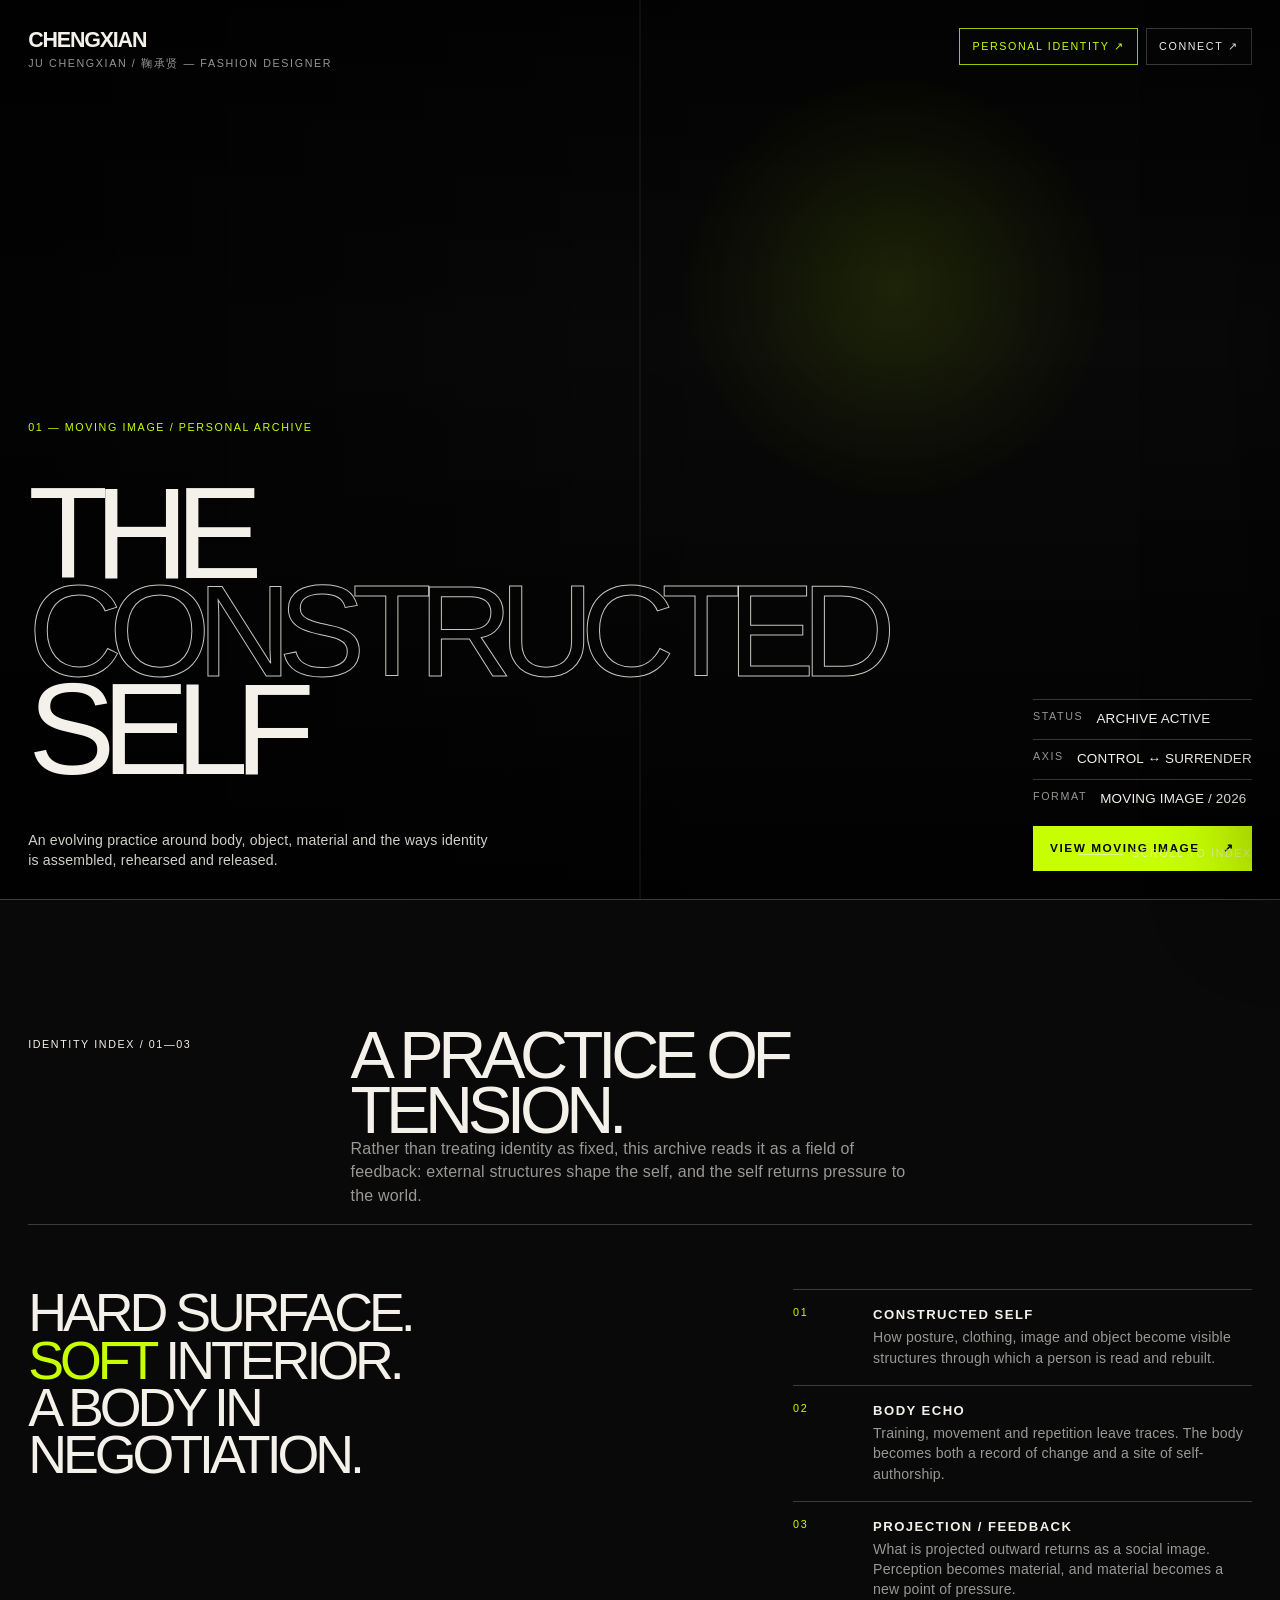
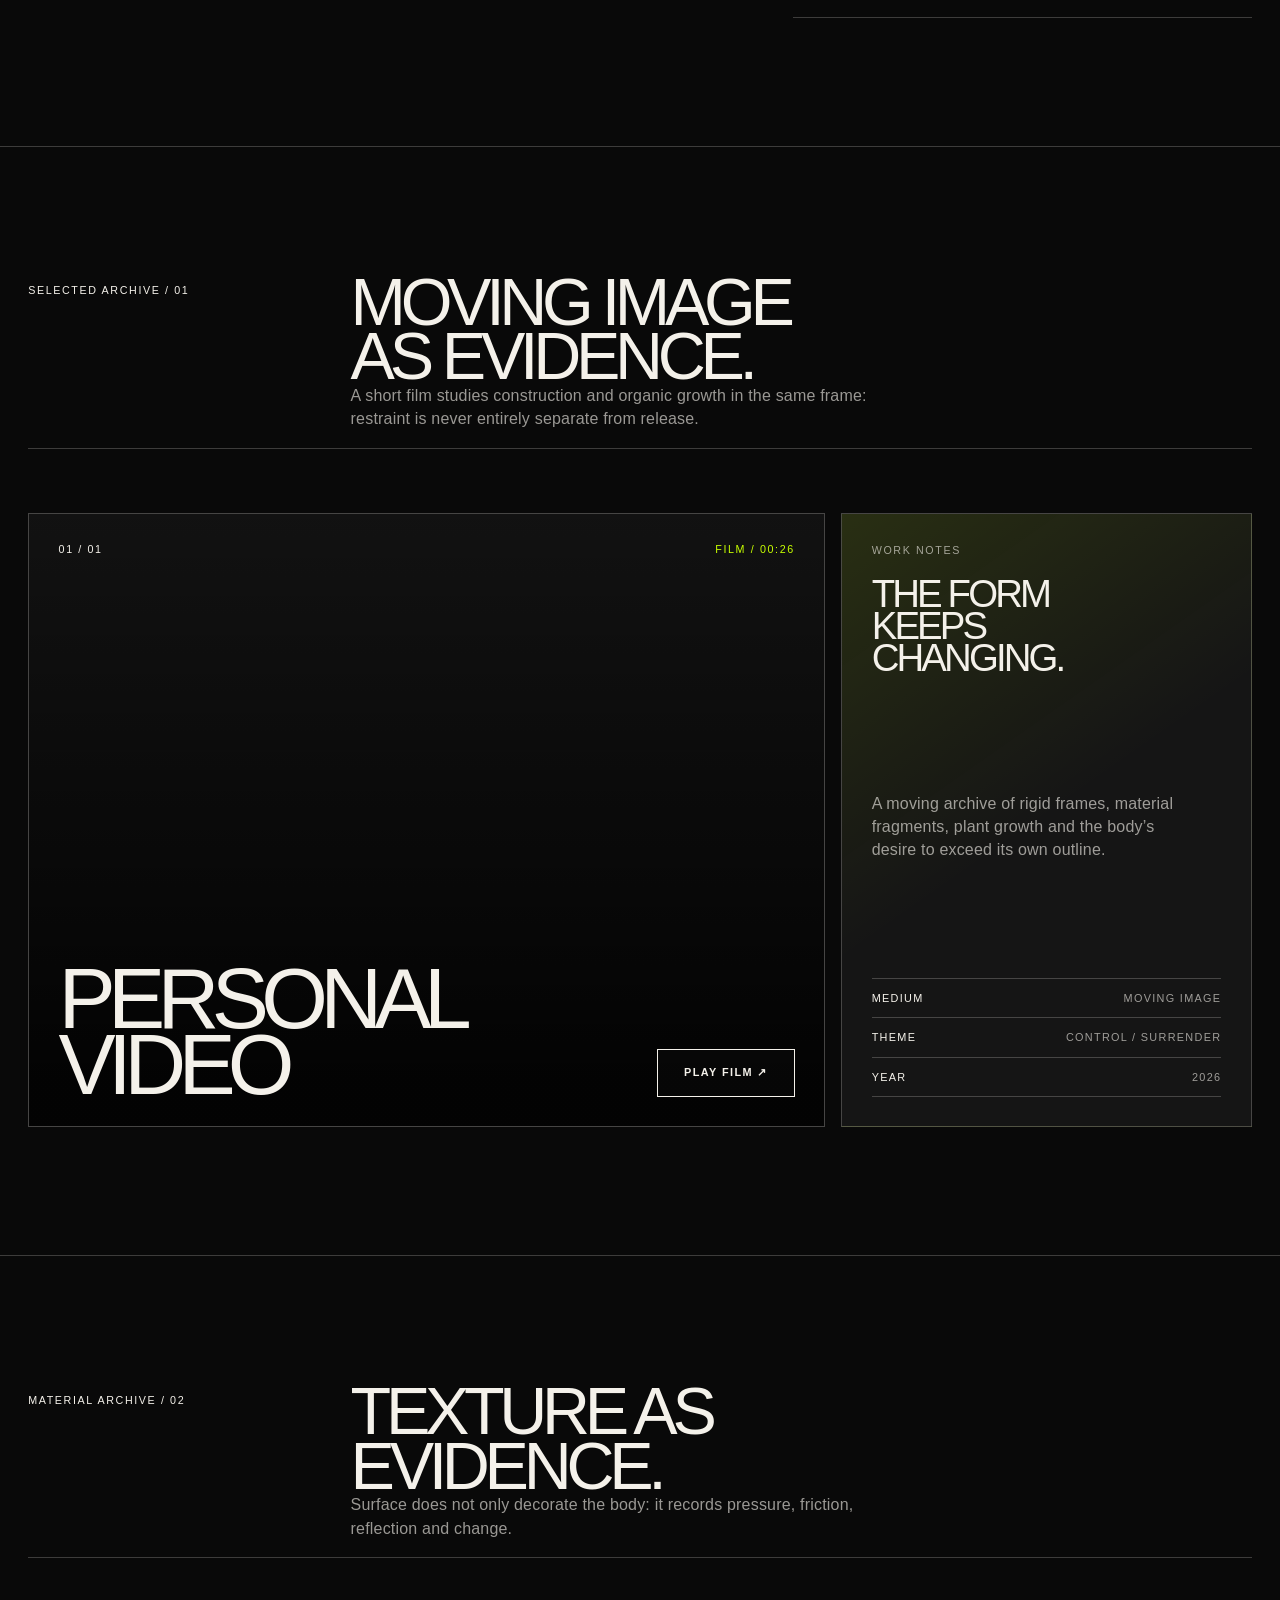
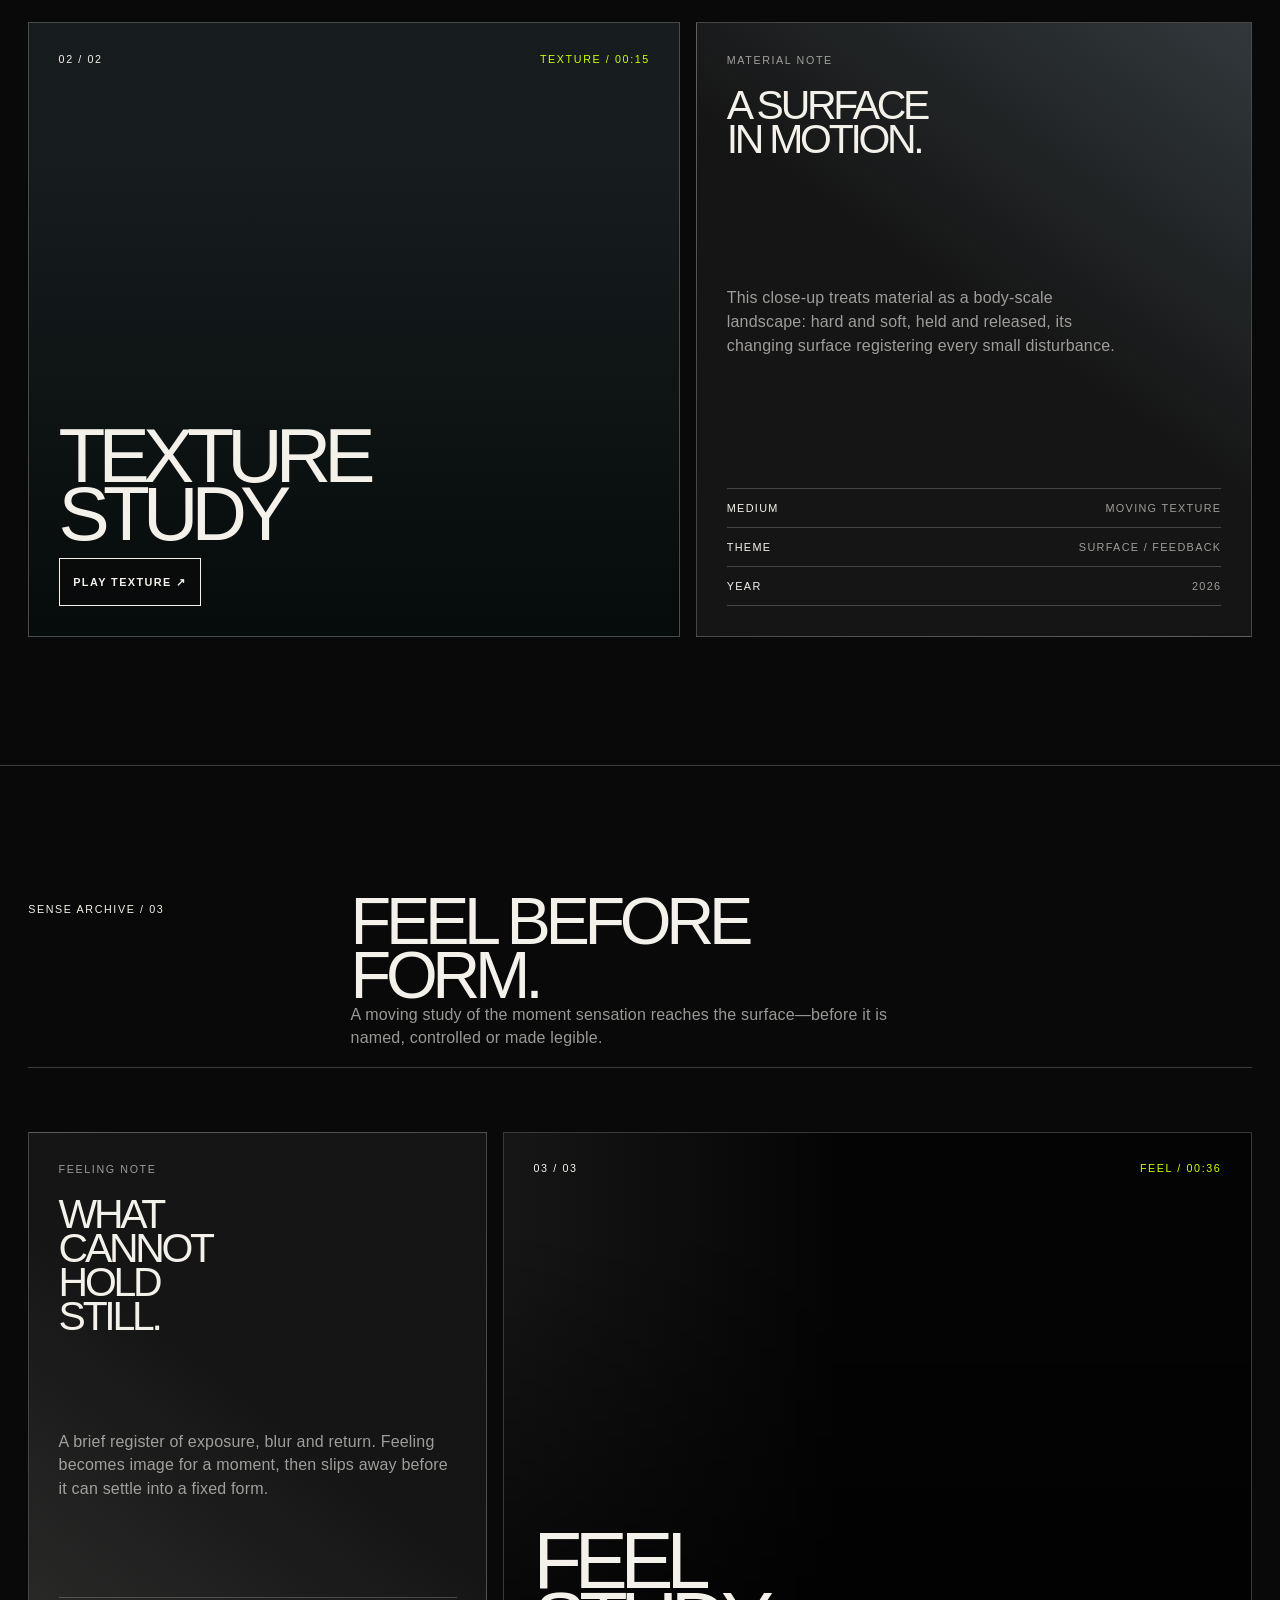
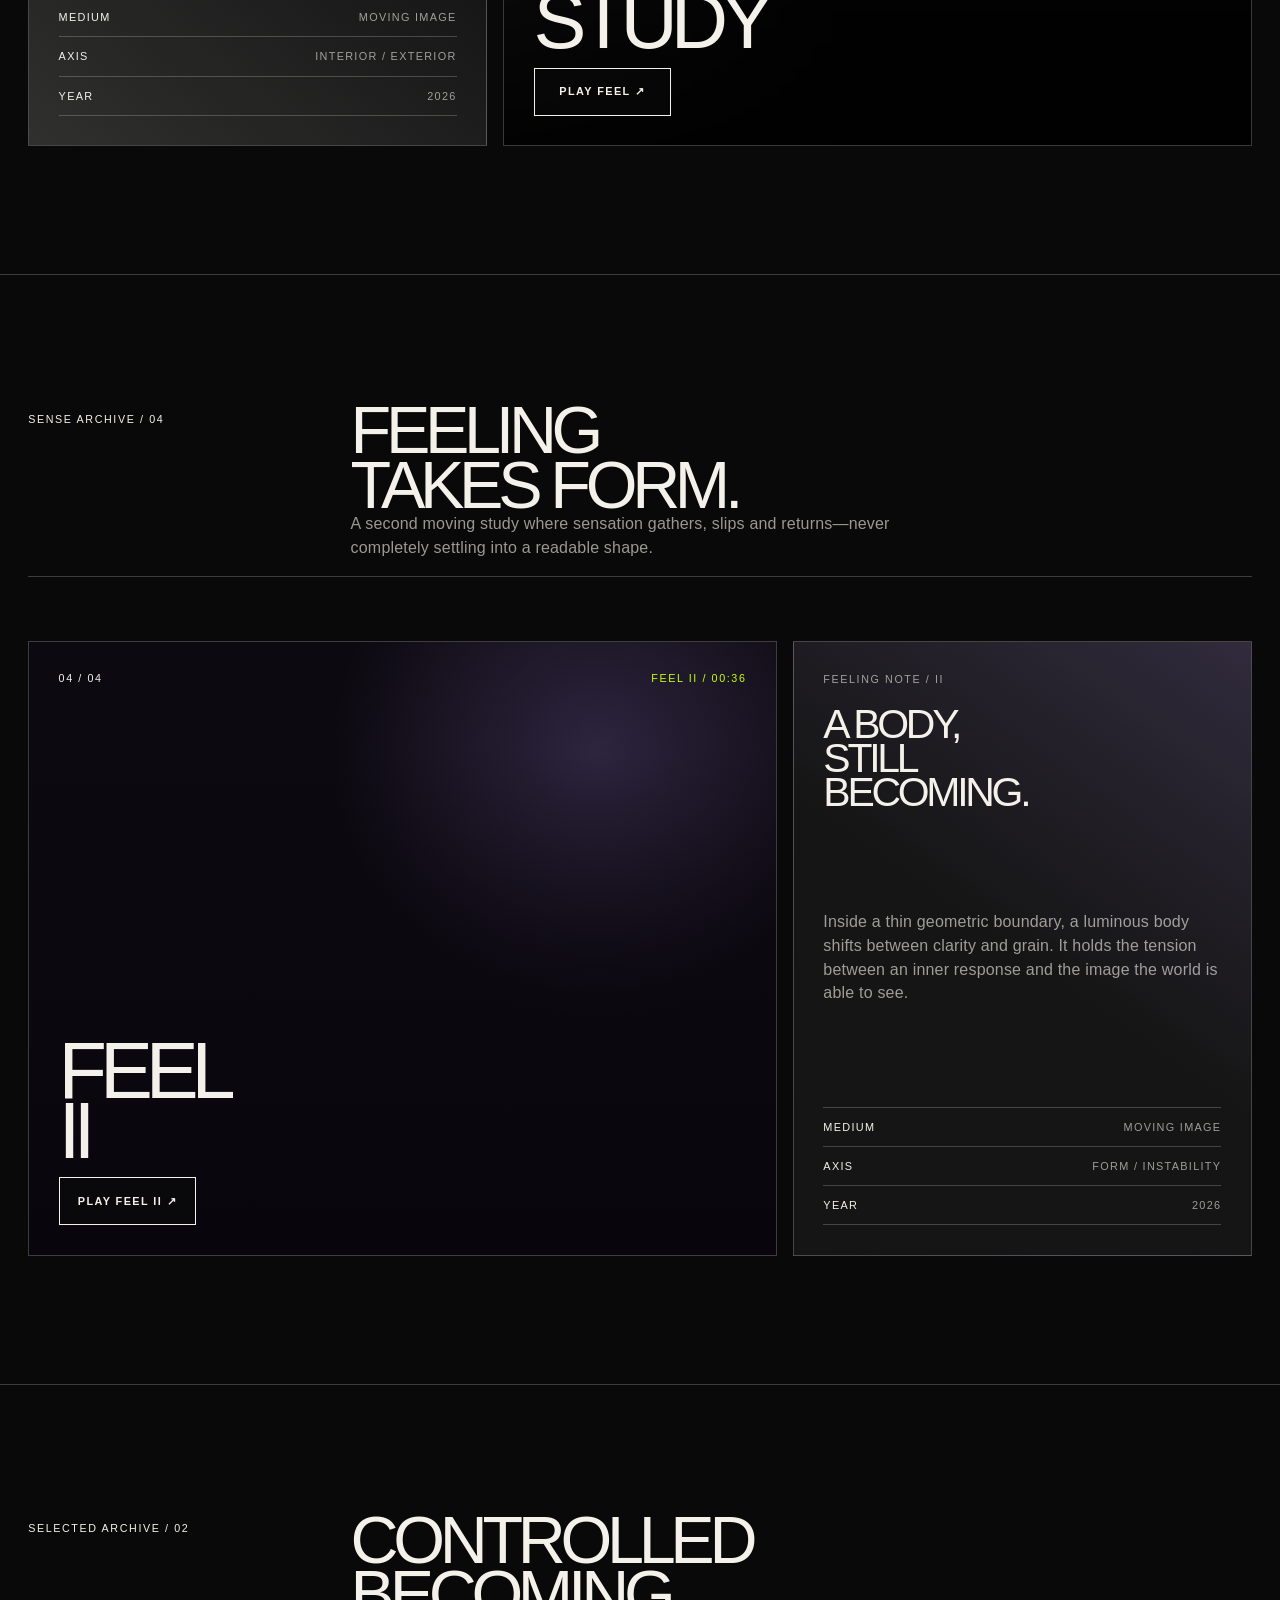
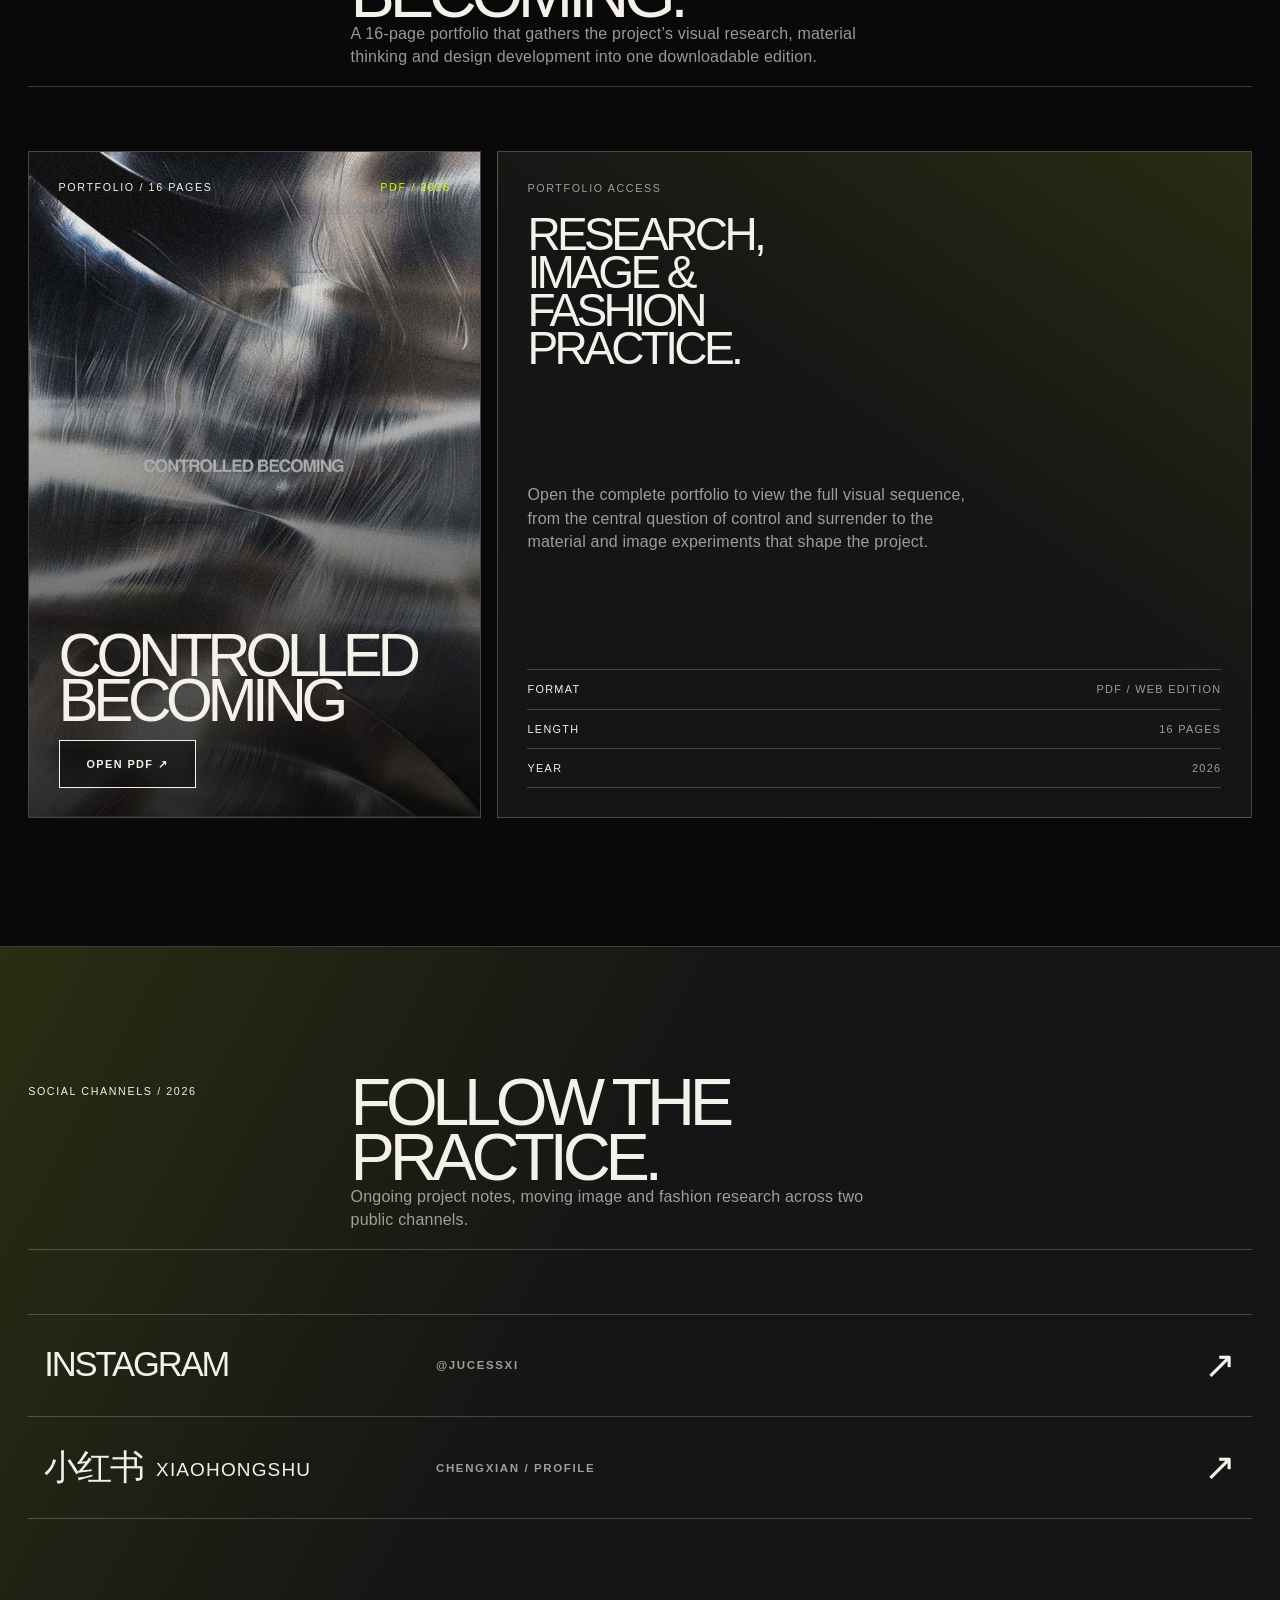
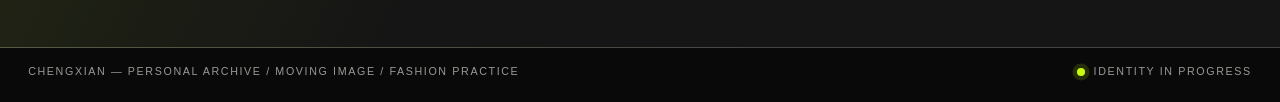
==== commit 08f5f722: "Add Connect entry to homepage navigation" ====
--- a/index.html
+++ b/index.html
@@ -151,6 +151,7 @@
         <a class="brand-lockup" href="#top" aria-label="Back to top"><span class="brand-mark">CHENGXIAN</span><span class="brand-sub">JU CHENGXIAN / 鞠承贤 — Fashion Designer</span></a>
         <nav class="header-actions" aria-label="Primary navigation">
           <a class="nav-button" href="personal-identity.html" data-emphasis="true">Personal Identity ↗</a>
+          <a class="nav-link" href="connect.html">Connect ↗</a>
         </nav>
       </header>
       <main>
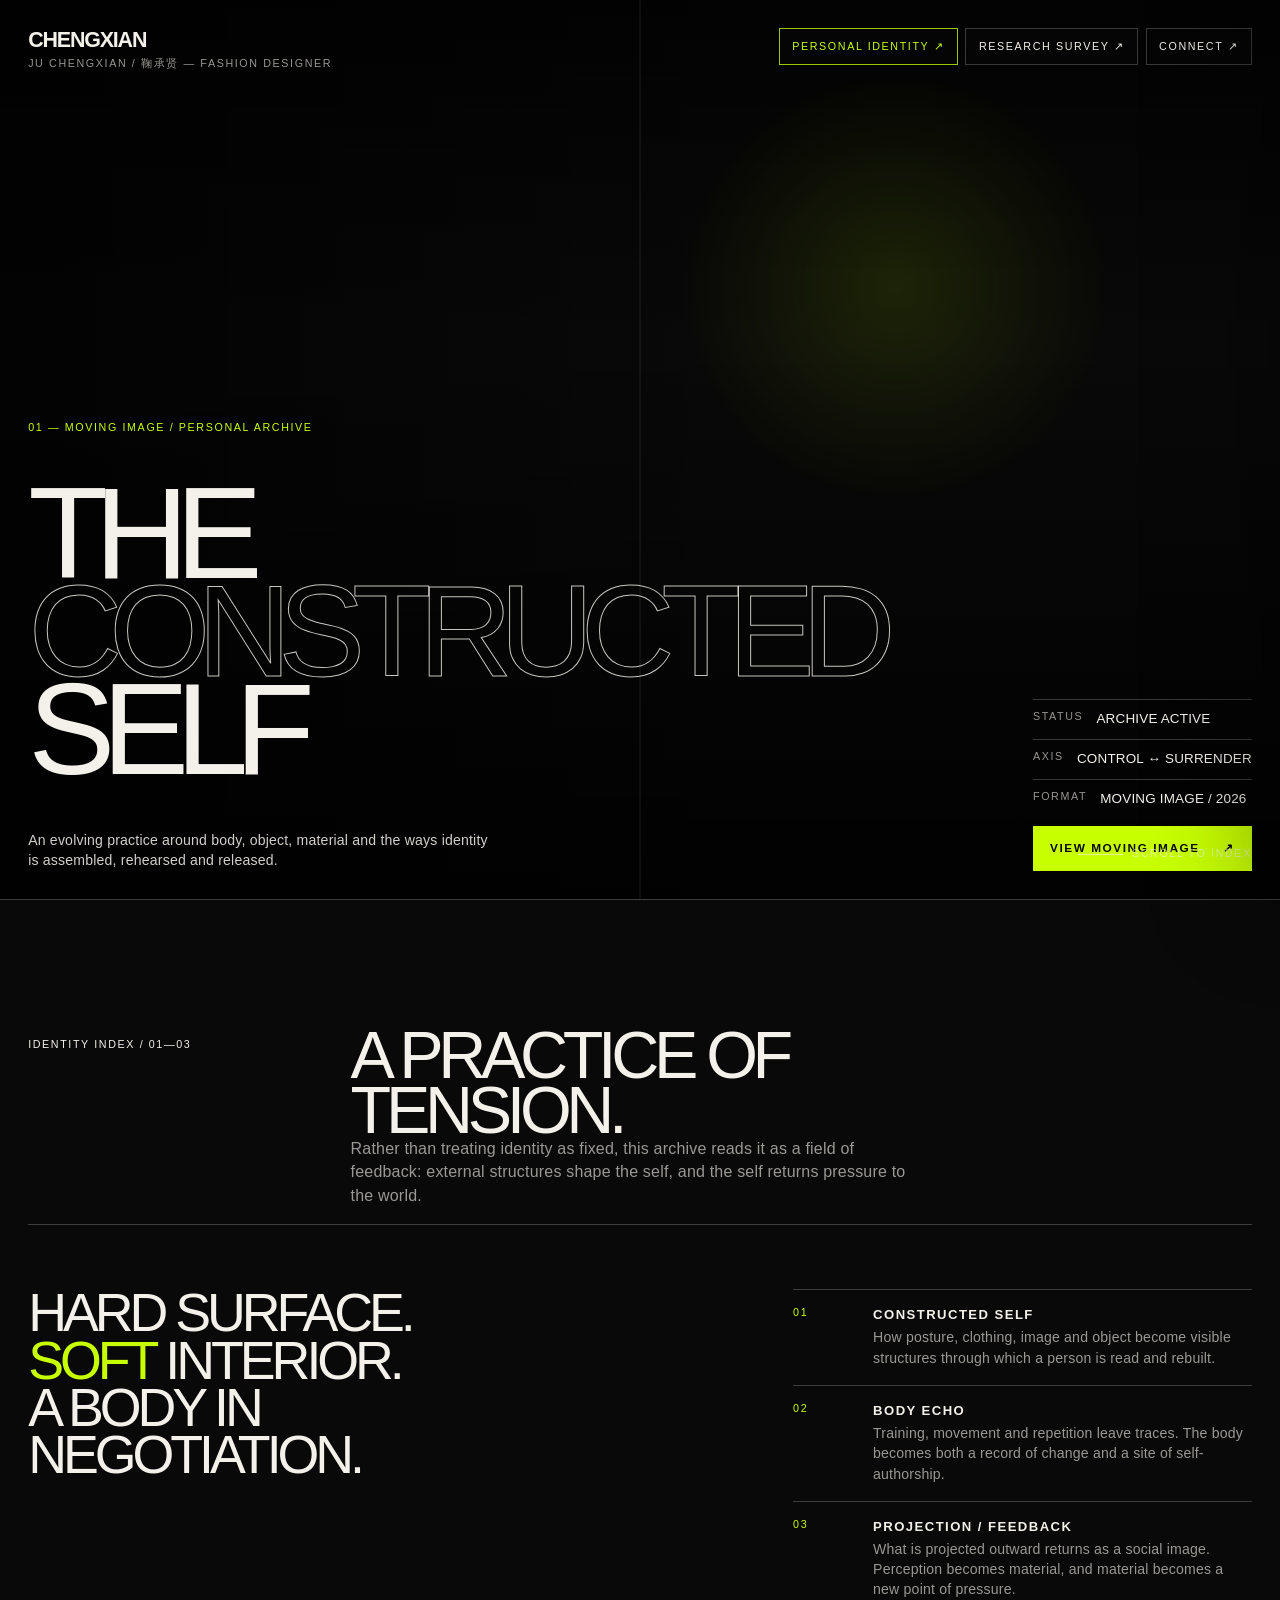
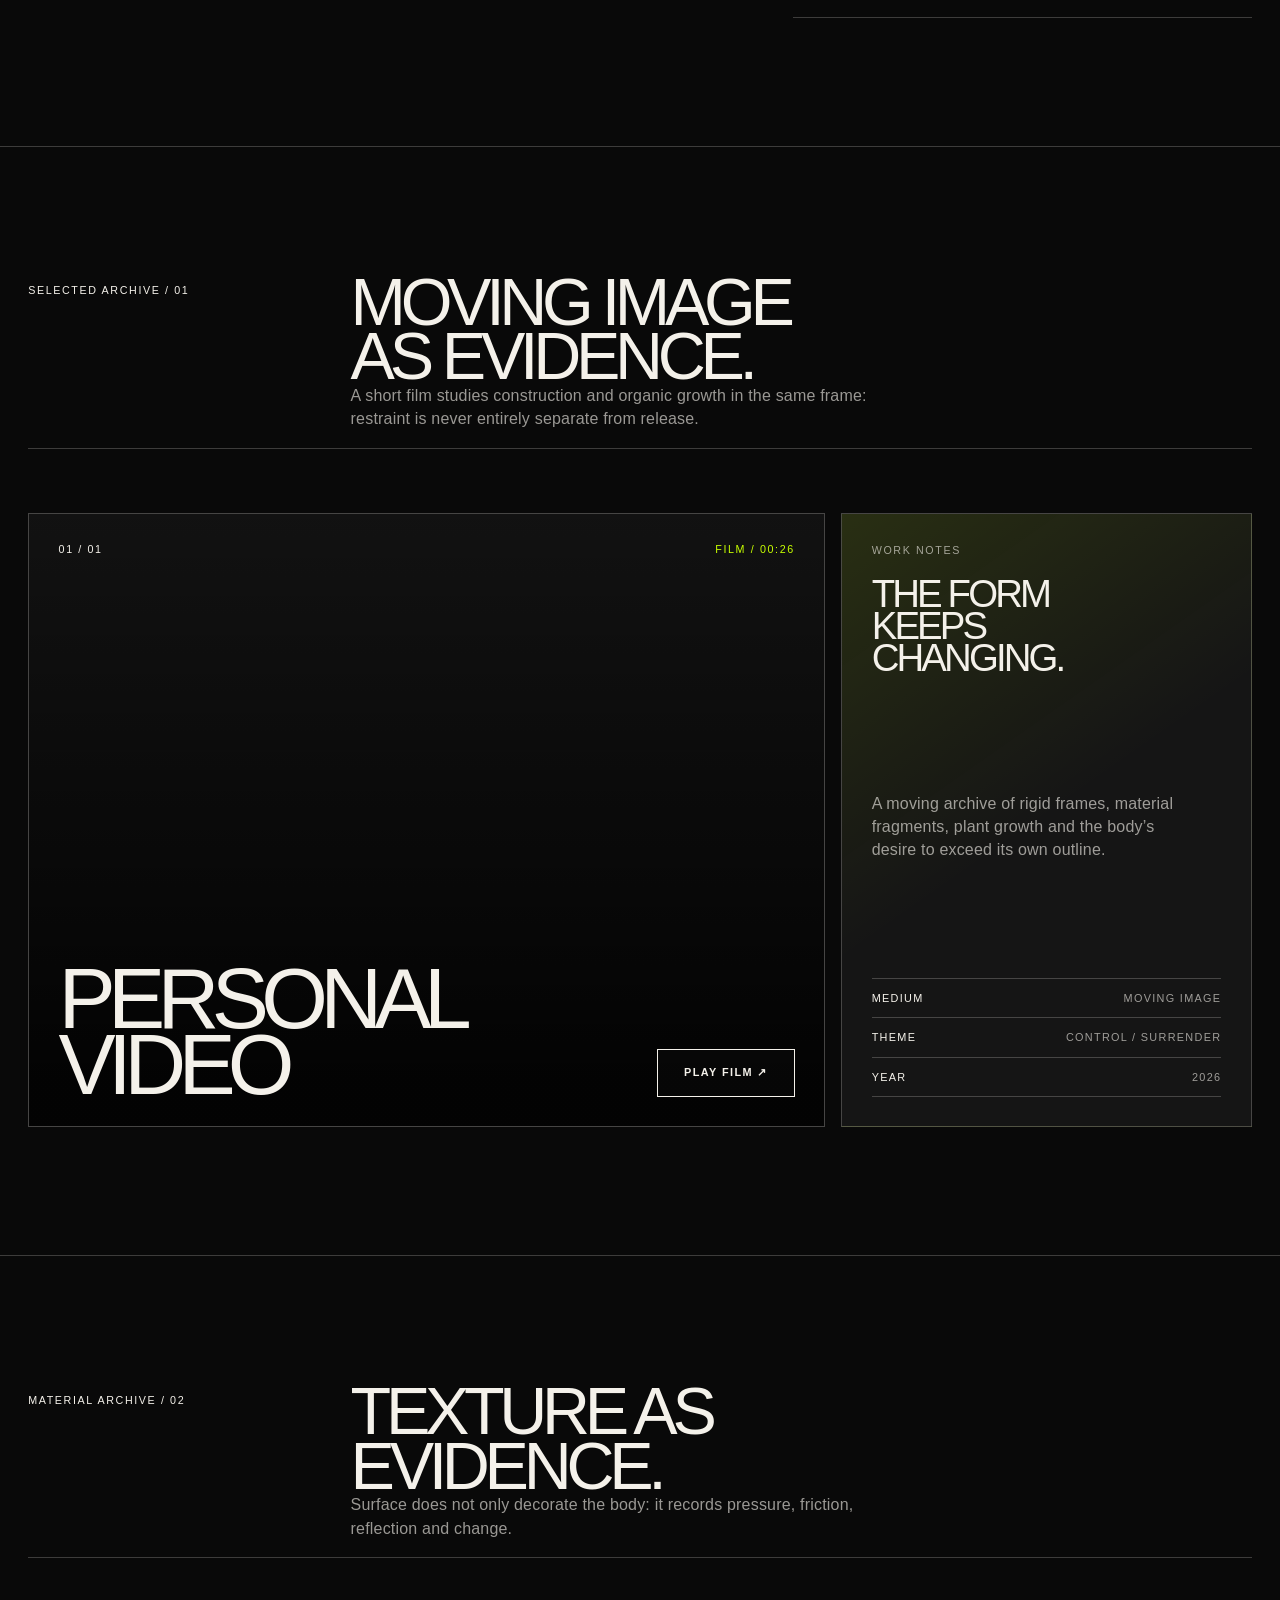
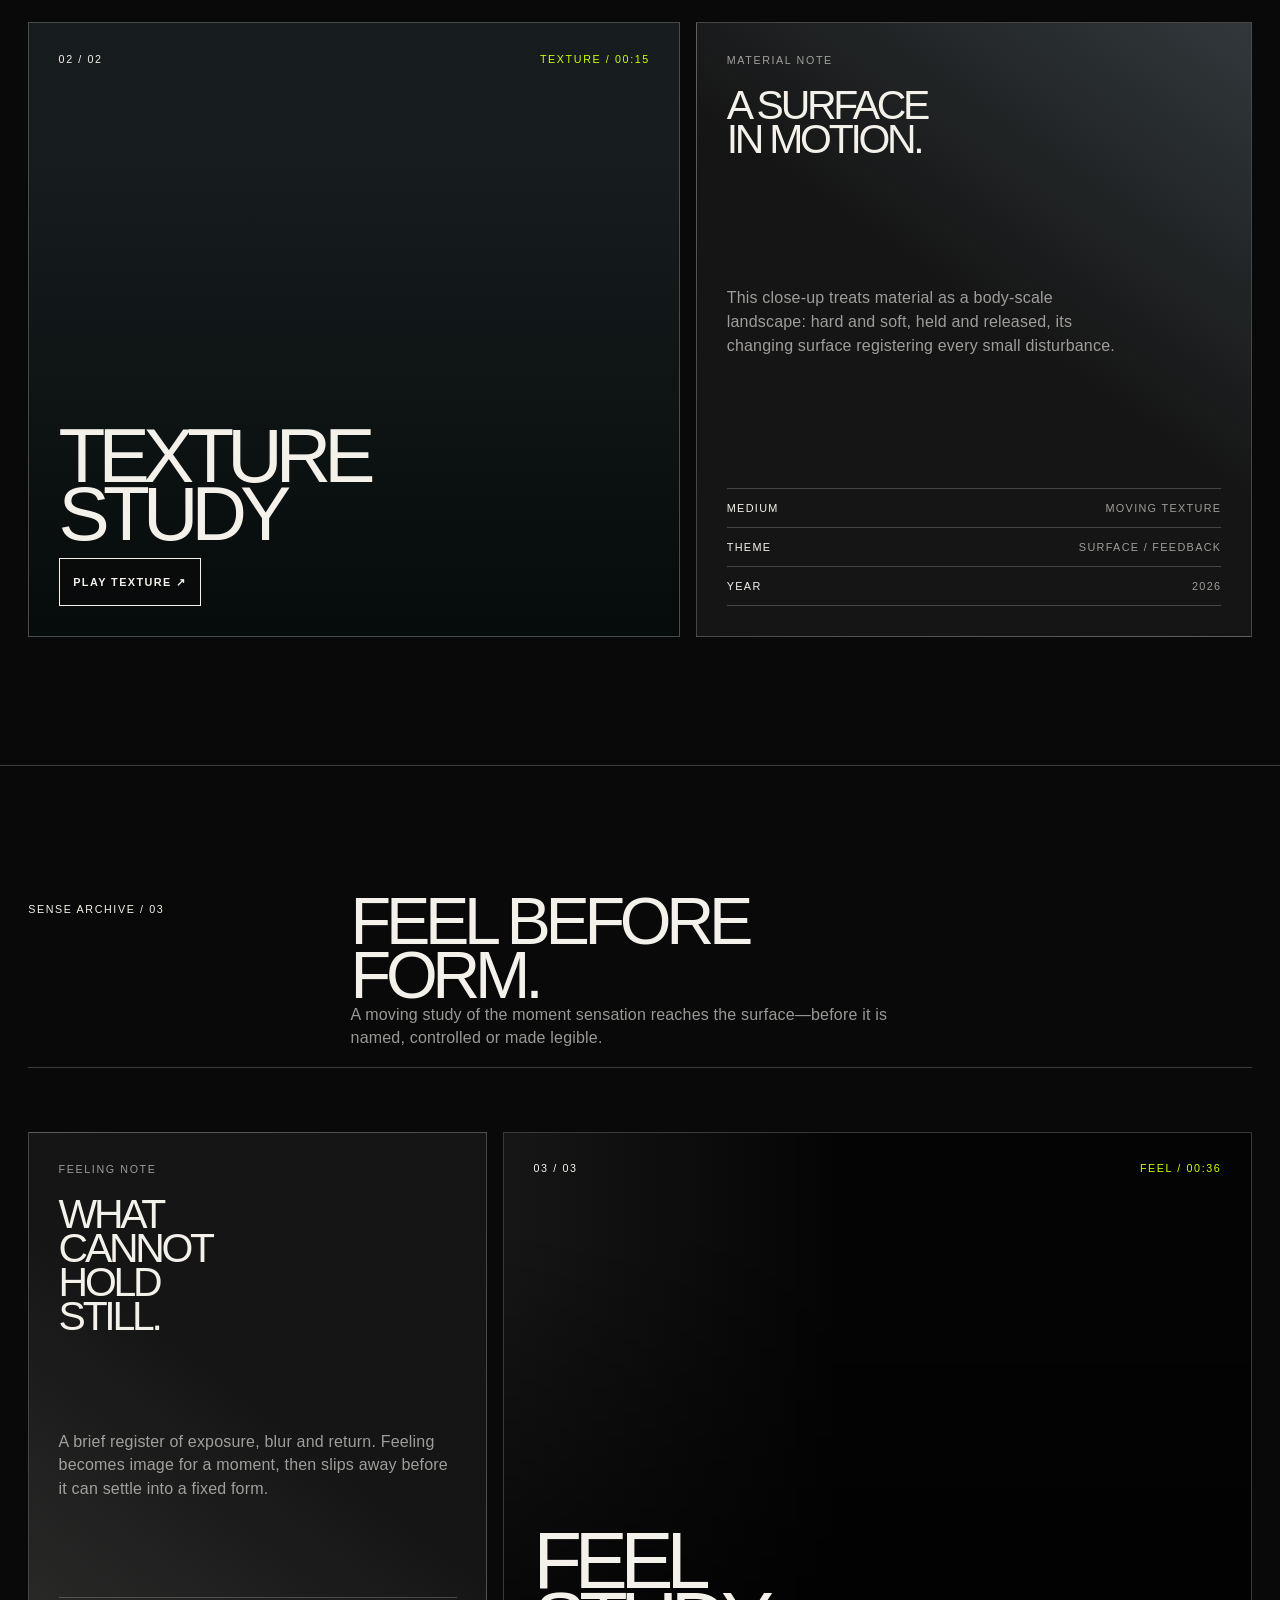
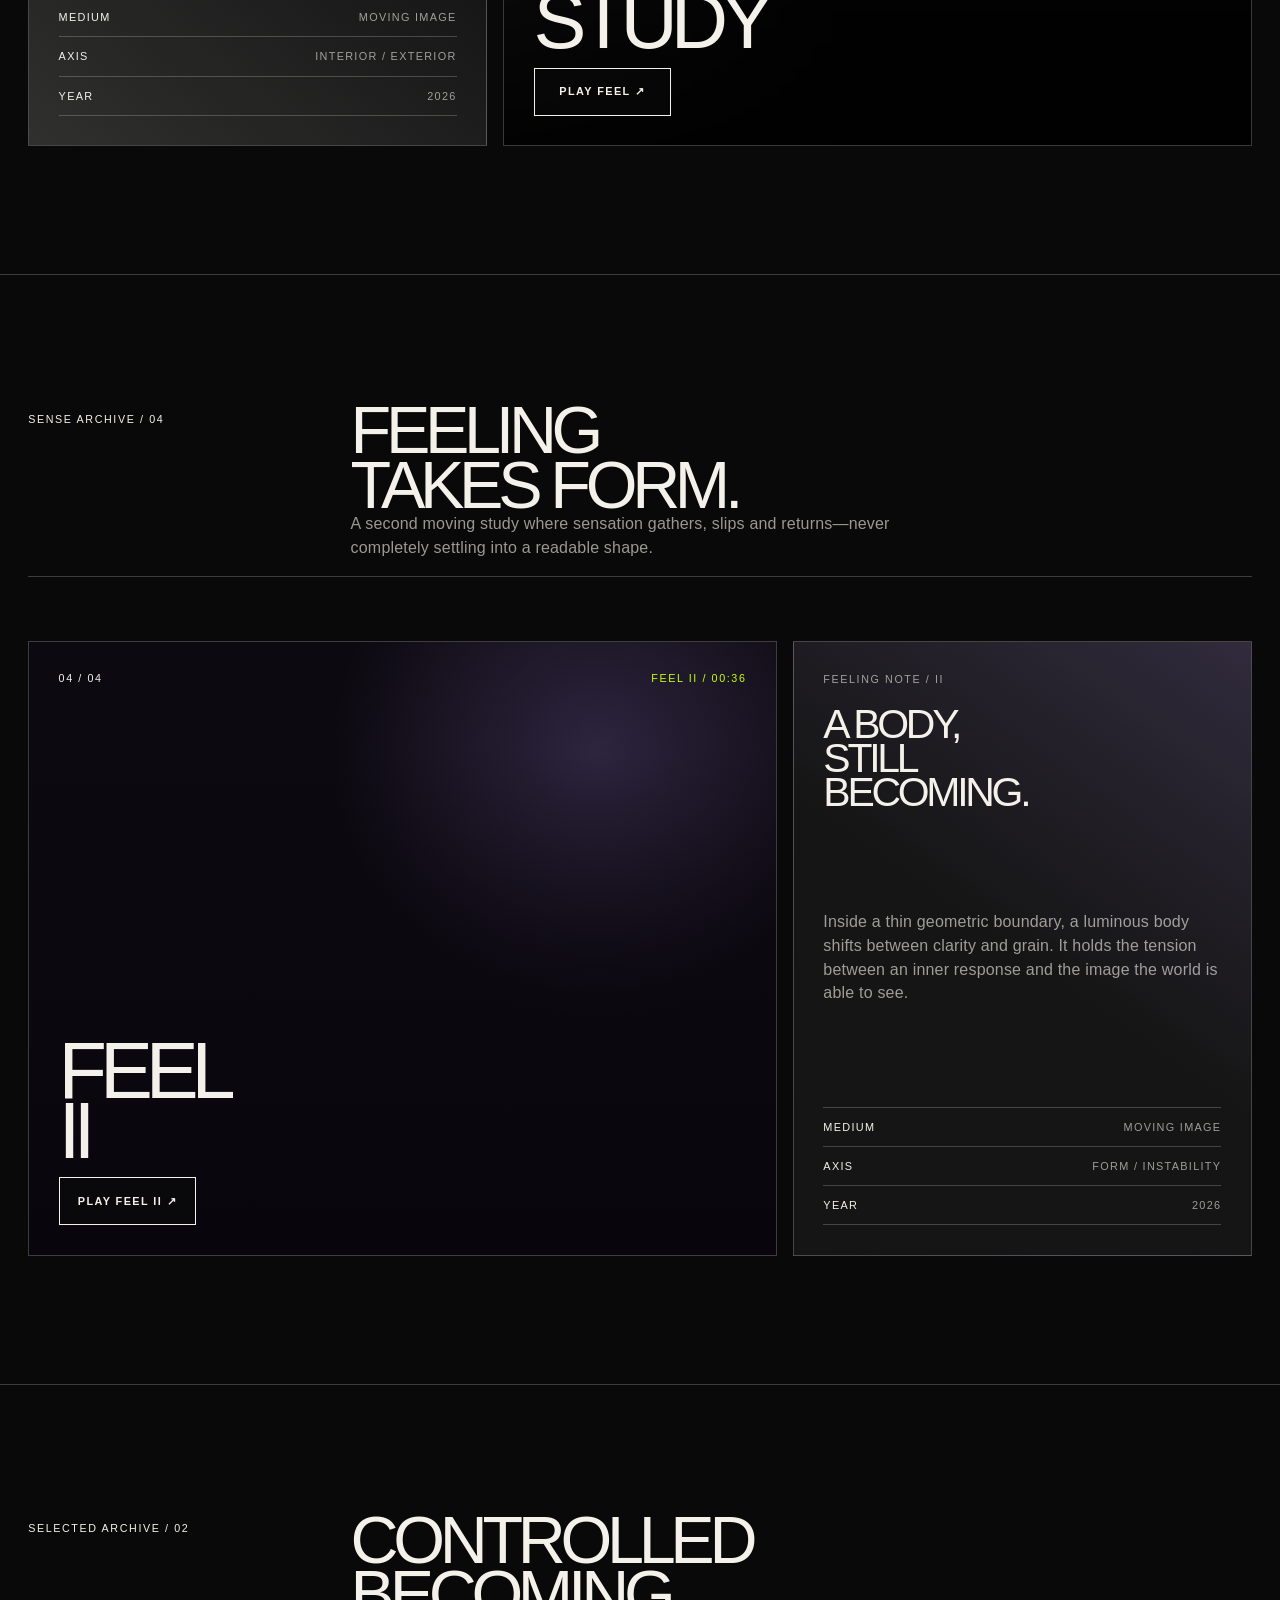
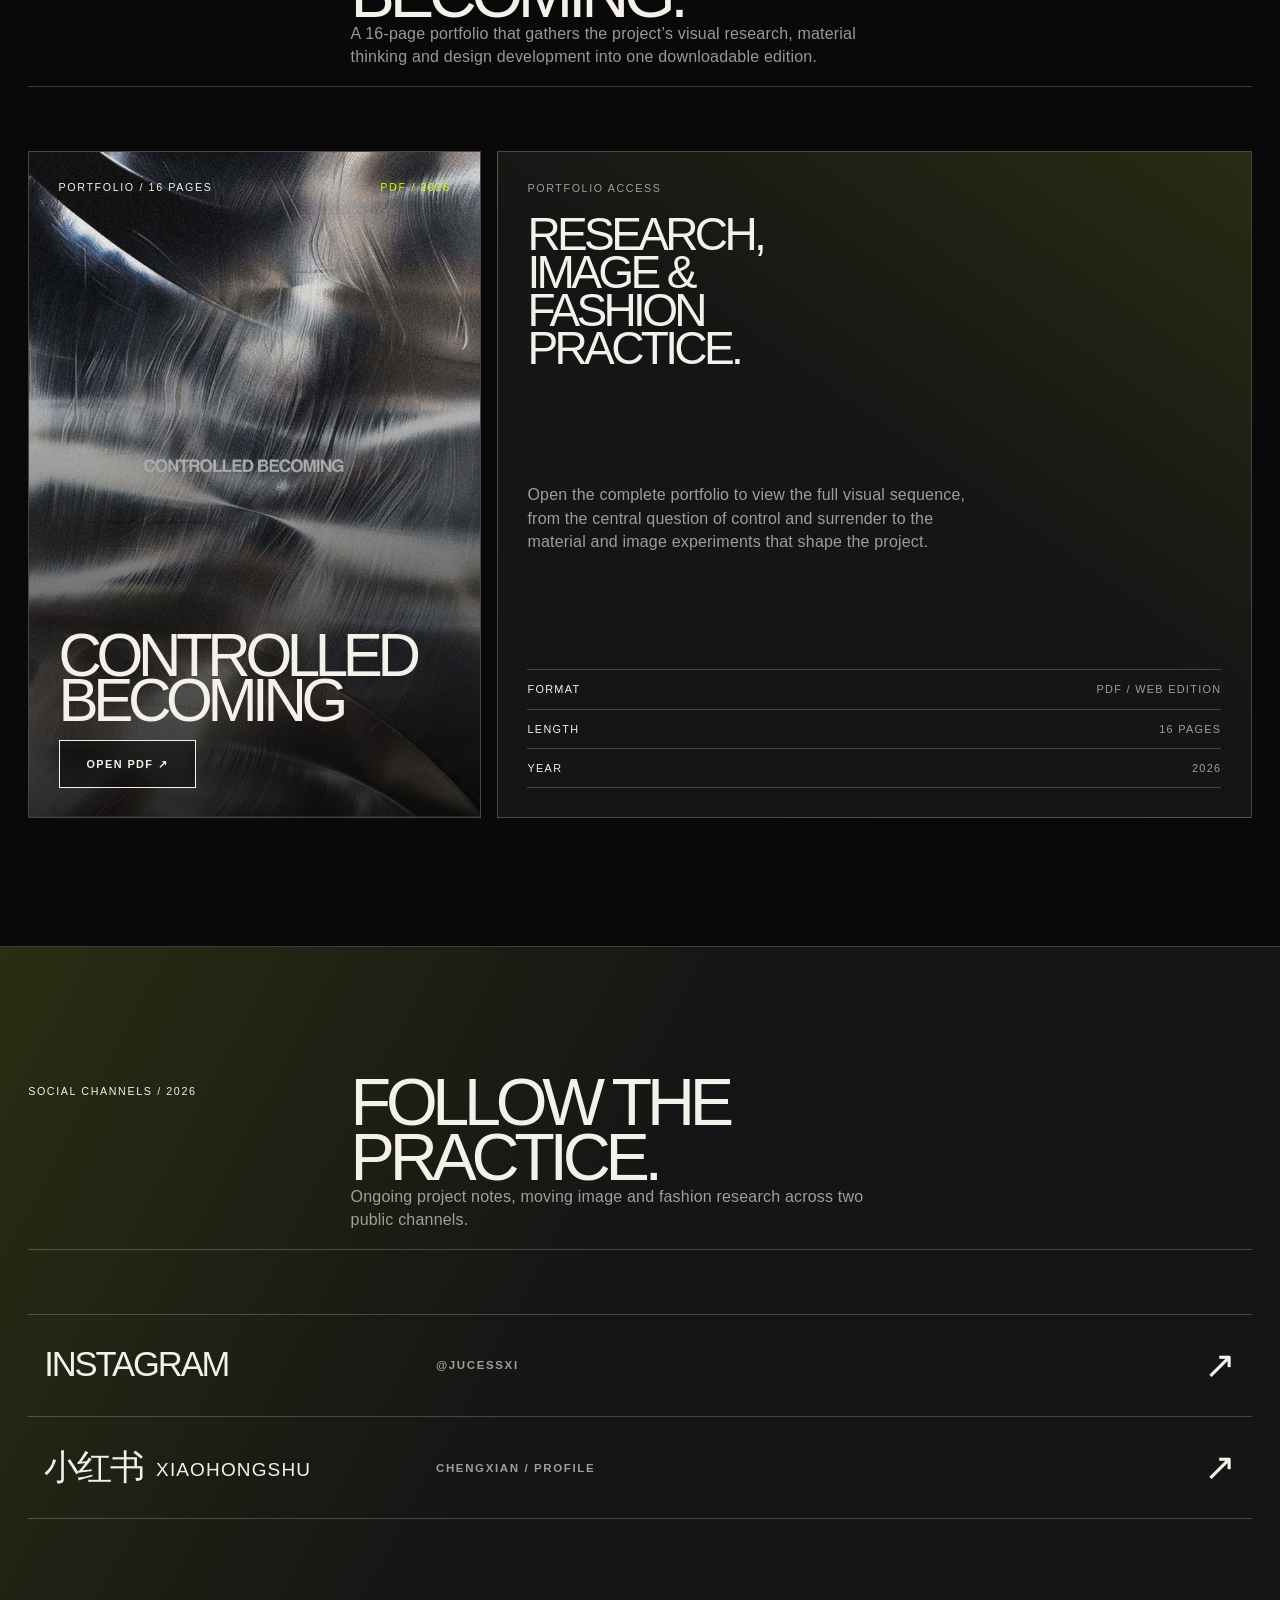
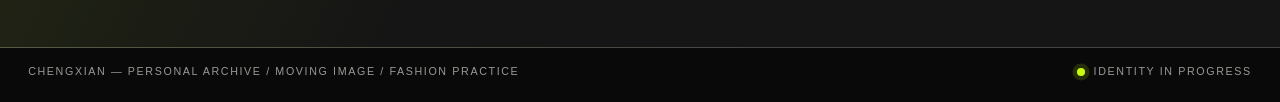
==== commit 59e50c9b: "Add research survey link to homepage" ====
--- a/index.html
+++ b/index.html
@@ -151,6 +151,7 @@
         <a class="brand-lockup" href="#top" aria-label="Back to top"><span class="brand-mark">CHENGXIAN</span><span class="brand-sub">JU CHENGXIAN / 鞠承贤 — Fashion Designer</span></a>
         <nav class="header-actions" aria-label="Primary navigation">
           <a class="nav-button" href="personal-identity.html" data-emphasis="true">Personal Identity ↗</a>
+          <a class="nav-link" href="survey.html">Research Survey ↗</a>
           <a class="nav-link" href="connect.html">Connect ↗</a>
         </nav>
       </header>
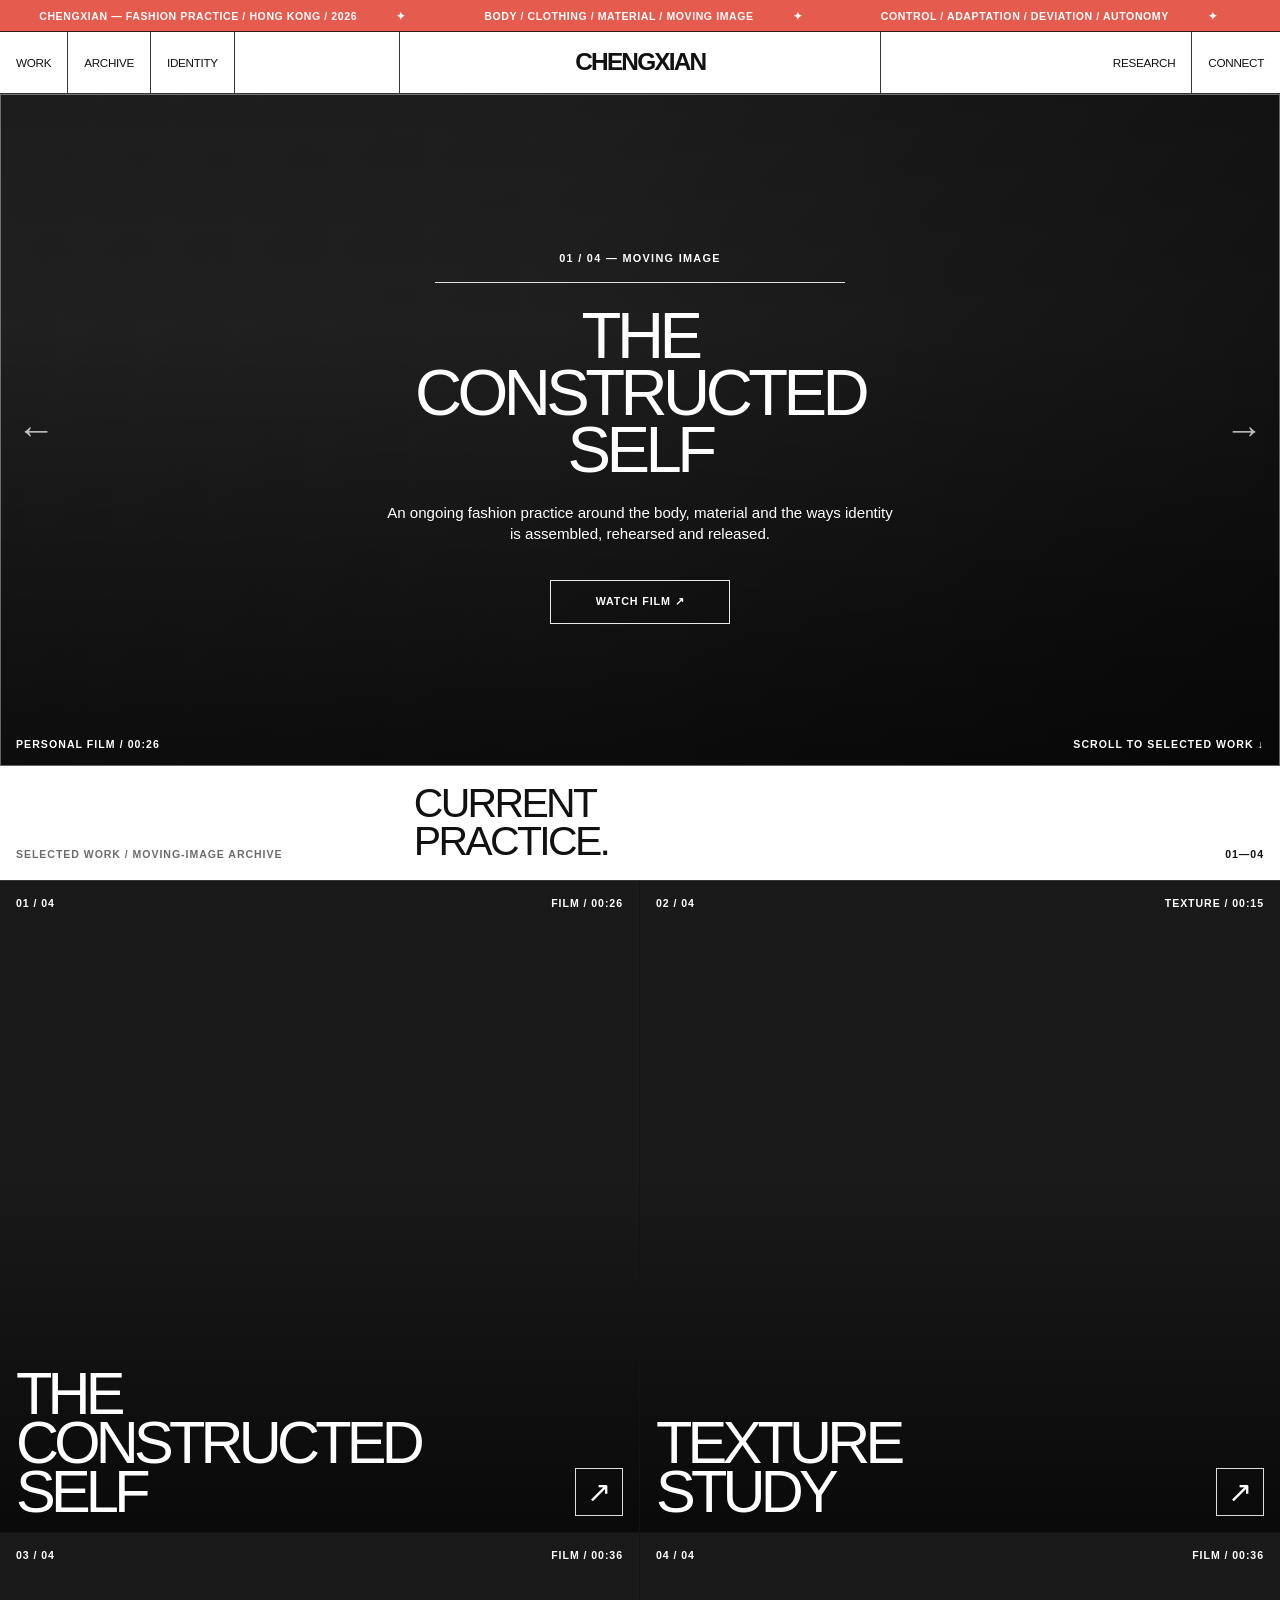
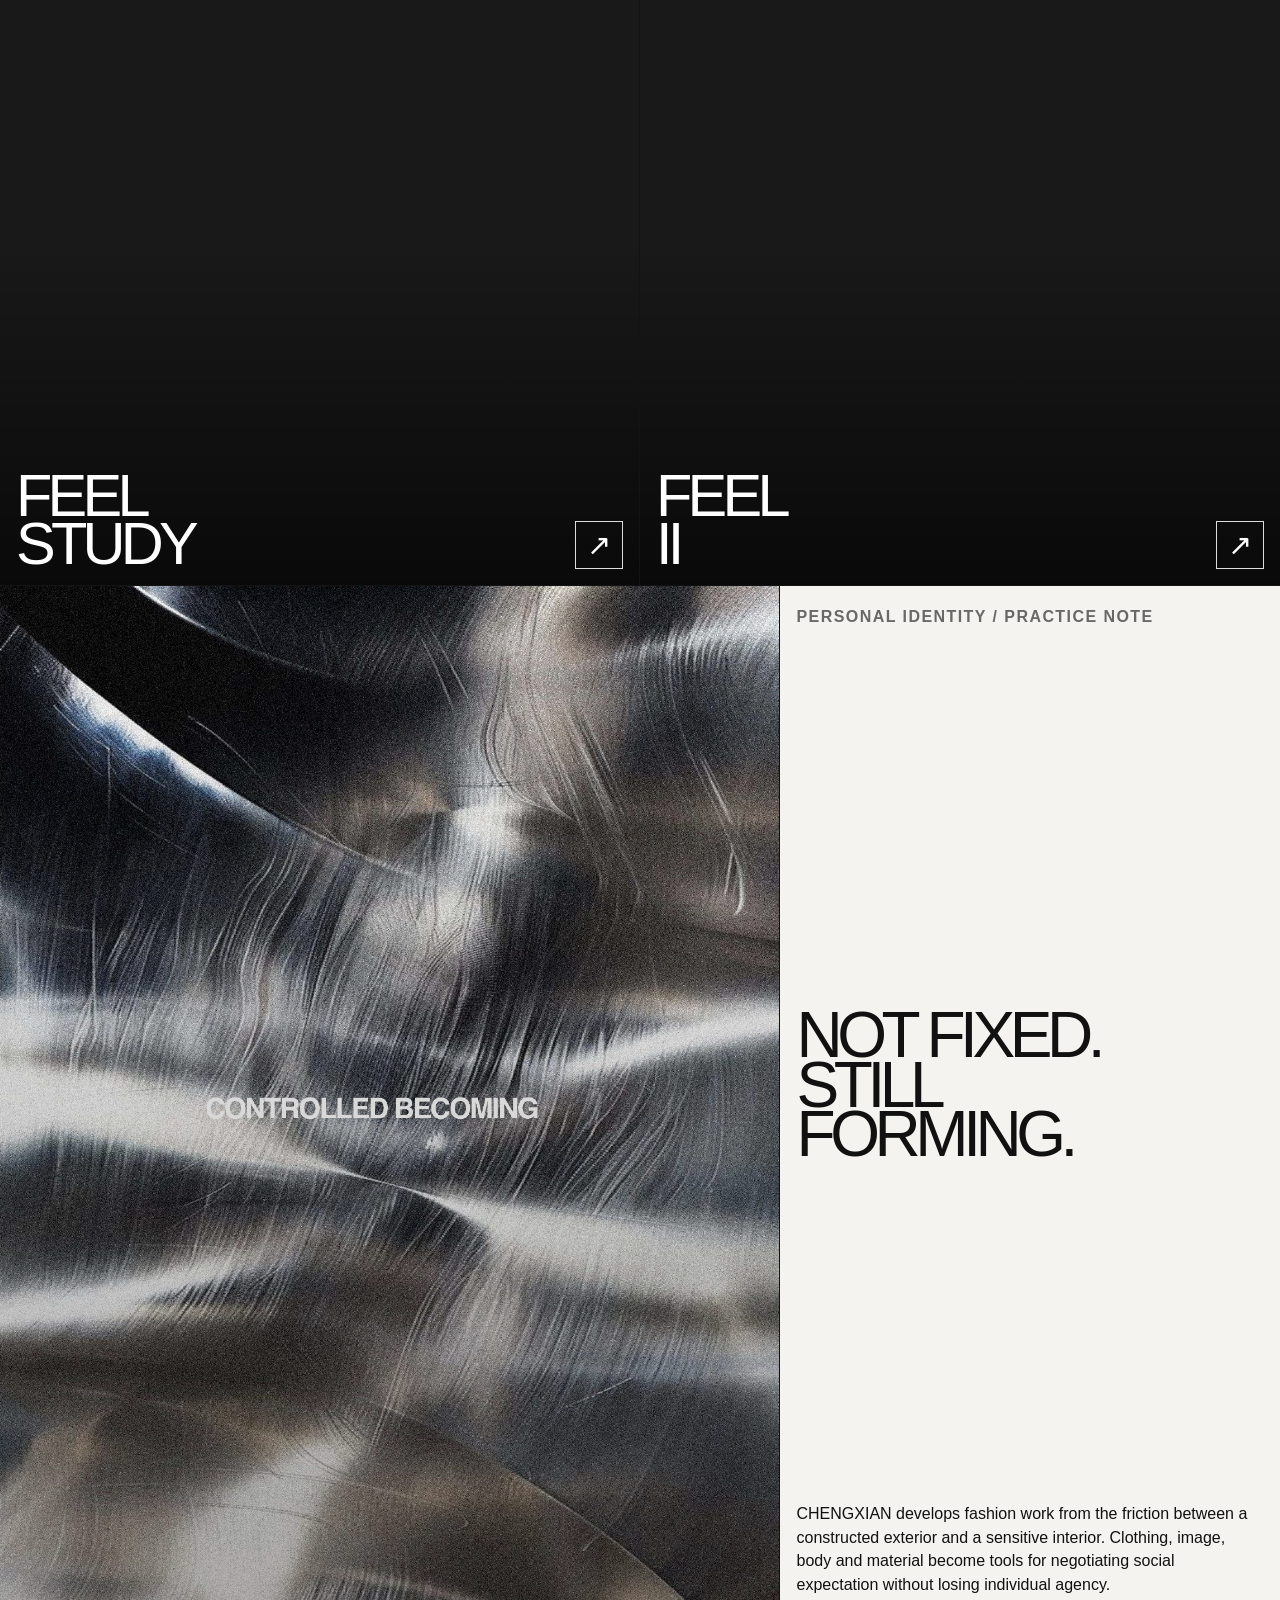
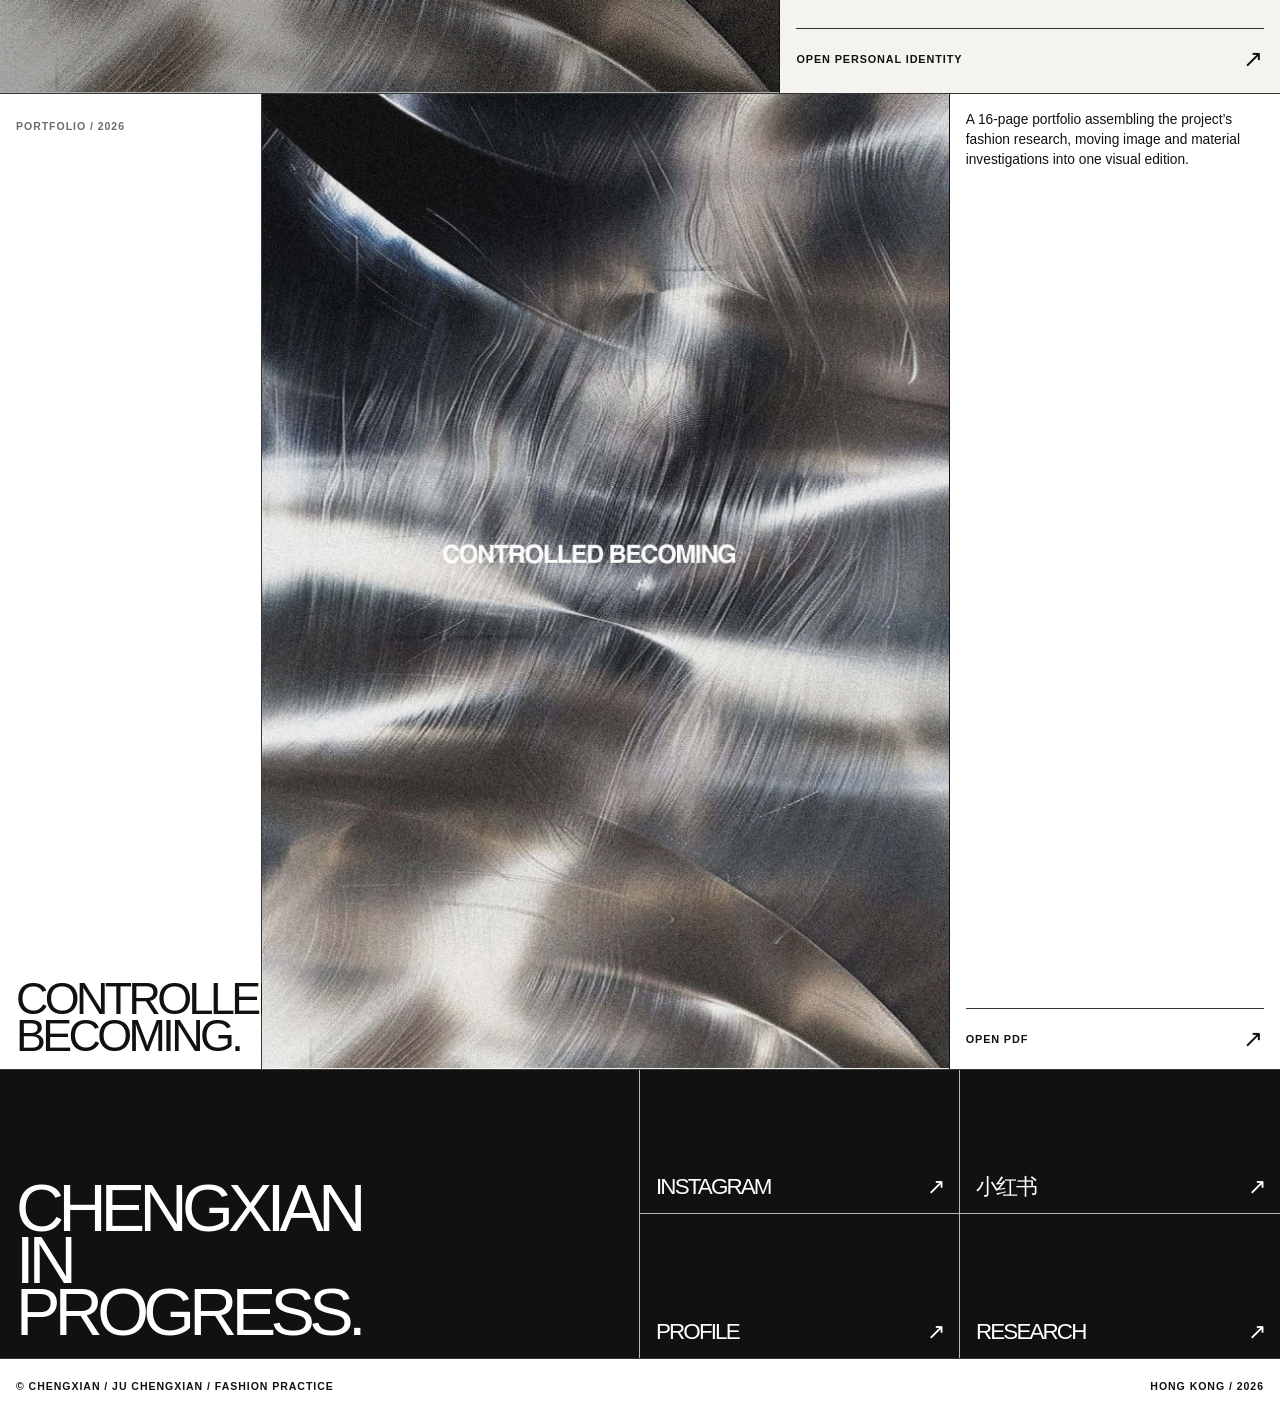
==== commit 41db53e7: "Redesign homepage with brand-led editorial layout" ====
--- a/index.html
+++ b/index.html
@@ -3,324 +3,578 @@
   <head>
     <meta charset="utf-8" />
     <meta name="viewport" content="width=device-width, initial-scale=1" />
-    <meta name="description" content="鞠承贤（JU CHENGXIAN）个人网站｜Fashion Designer and moving-image artist. Exploring body, material, constructed identity, control and surrender." />
-    <meta name="keywords" content="鞠承贤, JU CHENGXIAN, Chengxian Ju, fashion designer, fashion design, moving image, personal portfolio, 香港理工大学, PolyU" />
-    <meta name="author" content="鞠承贤 / JU CHENGXIAN" />
+    <meta name="description" content="CHENGXIAN — a fashion practice archive by Ju Chengxian, working across menswear, moving image and material research." />
+    <meta name="theme-color" content="#f4f3ef" />
     <meta name="robots" content="index,follow,max-image-preview:large,max-snippet:-1,max-video-preview:-1" />
-    <meta name="theme-color" content="#090909" />
     <link rel="canonical" href="https://chengxianju103-source.github.io/chengxian-personal-video/" />
-    <link rel="alternate" hreflang="en" href="https://chengxianju103-source.github.io/chengxian-personal-video/" />
-    <link rel="alternate" hreflang="zh-CN" href="https://chengxianju103-source.github.io/chengxian-personal-video/" />
     <meta property="og:type" content="website" />
-    <meta property="og:site_name" content="鞠承贤 / JU CHENGXIAN" />
-    <meta property="og:url" content="https://chengxianju103-source.github.io/chengxian-personal-video/" />
-    <meta property="og:title" content="鞠承贤 / JU CHENGXIAN — Fashion Designer" />
-    <meta property="og:description" content="A personal fashion and moving-image archive by 鞠承贤 (JU CHENGXIAN), exploring body, material and constructed identity." />
+    <meta property="og:site_name" content="CHENGXIAN" />
+    <meta property="og:title" content="CHENGXIAN — Fashion Practice" />
+    <meta property="og:description" content="A fashion practice archive around body, material and constructed identity." />
     <meta property="og:image" content="https://chengxianju103-source.github.io/chengxian-personal-video/portfolio-cover.jpg" />
-    <meta name="twitter:card" content="summary_large_image" />
-    <meta name="twitter:title" content="鞠承贤 / JU CHENGXIAN — Fashion Designer" />
-    <meta name="twitter:description" content="Personal fashion and moving-image archive by 鞠承贤 (JU CHENGXIAN)." />
-    <meta name="twitter:image" content="https://chengxianju103-source.github.io/chengxian-personal-video/portfolio-cover.jpg" />
-    <title>鞠承贤 / JU CHENGXIAN — Fashion Designer</title>
-    <script type="application/ld+json">
-      {
-        "@context": "https://schema.org",
-        "@graph": [
-          {
-            "@type": "Person",
-            "@id": "https://chengxianju103-source.github.io/chengxian-personal-video/#person",
-            "name": "鞠承贤",
-            "alternateName": ["JU CHENGXIAN", "Chengxian Ju"],
-            "url": "https://chengxianju103-source.github.io/chengxian-personal-video/",
-            "jobTitle": "Fashion Designer and Moving-Image Artist",
-            "description": "鞠承贤（JU CHENGXIAN）是一名服装设计师与动态影像创作者，围绕身体、材料、建构身份、控制与臣服展开个人实践。",
-            "sameAs": ["https://github.com/chengxianju103-source"],
-            "knowsAbout": ["Fashion Design", "Moving Image", "CLO3D", "Body and Identity", "Material Research"]
-          },
-          {
-            "@type": "WebSite",
-            "@id": "https://chengxianju103-source.github.io/chengxian-personal-video/#website",
-            "url": "https://chengxianju103-source.github.io/chengxian-personal-video/",
-            "name": "鞠承贤 / JU CHENGXIAN",
-            "alternateName": "The Constructed Self",
-            "inLanguage": ["en", "zh-CN"],
-            "author": {"@id": "https://chengxianju103-source.github.io/chengxian-personal-video/#person"}
-          }
-        ]
-      }
-    </script>
-    <link rel="preload" href="constructed-self-loop.mp4" as="video" type="video/mp4" />
-    <link rel="preload" href="personal-video.mp4" as="video" type="video/mp4" />
-    <link rel="preload" href="texture-study.mp4" as="video" type="video/mp4" />
-    <link rel="preload" href="feel-study.mp4" as="video" type="video/mp4" />
-    <link rel="preload" href="feel-ii-study.mp4" as="video" type="video/mp4" />
-    <link rel="icon" type="image/svg+xml" href="data:image/svg+xml,%3Csvg xmlns='http://www.w3.org/2000/svg' viewBox='0 0 64 64'%3E%3Crect width='64' height='64' fill='%23090909'/%3E%3Cpath d='M13 32h38M32 13v38' stroke='%23f4f1ea' stroke-width='2'/%3E%3C/svg%3E" />
+    <title>CHENGXIAN — Fashion Practice</title>
+    <link rel="icon" type="image/svg+xml" href="data:image/svg+xml,%3Csvg xmlns='http://www.w3.org/2000/svg' viewBox='0 0 64 64'%3E%3Crect width='64' height='64' fill='%23111111'/%3E%3Cpath d='M13 32h38M32 13v38' stroke='%23f4f3ef' stroke-width='2'/%3E%3C/svg%3E" />
     <style>
-      :root { color-scheme: dark; --ink:#090909; --ink-soft:#151515; --paper:#f4f1ea; --muted:rgba(244,241,234,.62); --line:rgba(244,241,234,.22); --acid:#c8ff00; --acid-dim:rgba(200,255,0,.14); --grid:1.25rem; }
-      * { box-sizing:border-box; }
-      html { background:var(--ink); scroll-behavior:smooth; }
-      body { min-width:320px; margin:0; overflow-x:hidden; background:var(--ink); color:var(--paper); font-family:Arial,Helvetica,sans-serif; letter-spacing:.012em; }
-      button,a { font:inherit; } button { color:inherit; } a { color:inherit; text-decoration:none; } ::selection { background:var(--acid); color:var(--ink); }
-      .site-shell { position:relative; isolation:isolate; }
-      .site-shell::before { position:fixed; z-index:20; inset:0; pointer-events:none; content:""; opacity:.24; background-image:linear-gradient(rgba(255,255,255,.02) 1px,transparent 1px),linear-gradient(90deg,rgba(255,255,255,.015) 1px,transparent 1px); background-size:calc(var(--grid) * 4) calc(var(--grid) * 4); mask-image:linear-gradient(to bottom,rgba(0,0,0,.88),transparent 82%); }
-      .site-header { position:absolute; z-index:10; top:0; right:0; left:0; display:grid; grid-template-columns:1fr auto; gap:1rem; align-items:start; padding:clamp(1rem,2.2vw,2.35rem); text-transform:uppercase; }
-      .brand-lockup { display:inline-flex; flex-direction:column; gap:.28rem; width:max-content; }
-      .brand-mark { font-size:clamp(1rem,1.7vw,1.34rem); font-weight:700; letter-spacing:-.055em; }
-      .brand-sub,.micro-label,.eyebrow,.card-meta,.identity-number,.footer-meta,.nav-button,.nav-link,.film-stat,.panel-kicker,.dialog-kicker,.scroll-cue { font-size:.67rem; line-height:1.1; letter-spacing:.15em; text-transform:uppercase; }
-      .brand-sub { color:var(--muted); }
-      .header-actions { position:relative; display:flex; flex-wrap:wrap; justify-content:flex-end; gap:.48rem; max-width:33rem; }
-      .nav-button,.nav-link { display:inline-flex; min-height:2.3rem; align-items:center; justify-content:center; border:1px solid var(--line); padding:.72rem .78rem; background:rgba(9,9,9,.42); color:var(--paper); cursor:pointer; transition:border-color .18s ease,color .18s ease,background .18s ease,transform .18s ease; }
-      .nav-button:hover,.nav-button:focus-visible,.nav-link:hover,.nav-link:focus-visible { border-color:var(--acid); background:var(--acid); color:var(--ink); outline:none; transform:translateY(-2px); }
-      .nav-button[data-emphasis="true"] { border-color:rgba(200,255,0,.78); color:var(--acid); }
-      .nav-button[data-emphasis="true"]:hover,.nav-button[data-emphasis="true"]:focus-visible { color:var(--ink); }
-      .personal-identity-menu { position:absolute; z-index:50; top:calc(100% + .6rem); right:0; display:none; width:min(47rem,calc(100vw - 2rem)); border:1px solid var(--line); padding:clamp(.72rem,1.4vw,1.15rem); background:rgba(9,9,9,.96); box-shadow:0 1.4rem 4rem rgba(0,0,0,.46); text-align:left; }
-      .personal-identity-menu.is-open { display:block; animation:identity-menu-in .18s ease both; }
-      .personal-identity-menu-head { display:flex; align-items:center; justify-content:space-between; gap:1rem; margin-bottom:.62rem; }
-      .personal-identity-menu-head .micro-label { margin:0; color:var(--muted); }
-      .personal-identity-close { min-height:1.9rem; padding:.48rem .62rem; font-size:.58rem; }
-      .personal-identity-menu-grid { display:grid; grid-template-columns:repeat(3,minmax(0,1fr)); gap:.48rem; }
-      .personal-identity-item { display:grid; grid-template-columns:auto minmax(0,1fr) auto; align-items:start; gap:.68rem; min-height:9.1rem; border:1px solid var(--line); padding:.86rem; background:rgba(244,241,234,.025); color:var(--paper); font:inherit; text-align:left; text-decoration:none; cursor:pointer; transition:border-color .18s ease,color .18s ease,background .18s ease,transform .18s ease; }
-      .personal-identity-item:hover,.personal-identity-item:focus-visible { border-color:var(--acid); background:var(--acid); color:var(--ink); outline:none; transform:translateY(-2px); }
-      .personal-identity-item-number,.personal-identity-item-arrow { color:var(--acid); font-size:.65rem; line-height:1.1; letter-spacing:.13em; }
-      .personal-identity-item:hover .personal-identity-item-number,.personal-identity-item:hover .personal-identity-item-arrow,.personal-identity-item:focus-visible .personal-identity-item-number,.personal-identity-item:focus-visible .personal-identity-item-arrow { color:var(--ink); }
-      .personal-identity-item-copy { display:grid; gap:.52rem; }
-      .personal-identity-item strong { font-size:.78rem; line-height:1.06; letter-spacing:.11em; text-transform:uppercase; }
-      .personal-identity-item small { color:var(--muted); font-size:.69rem; line-height:1.35; }
-      .personal-identity-item:hover small,.personal-identity-item:focus-visible small { color:rgba(9,9,9,.72); }
-      @keyframes identity-menu-in { from { opacity:0; transform:translateY(-.4rem); } to { opacity:1; transform:translateY(0); } }
-      @media (max-width:760px) { .personal-identity-menu { width:calc(100vw - 2rem); } .personal-identity-menu-grid { grid-template-columns:1fr; } .personal-identity-item { min-height:6.3rem; } }
-      .hero { position:relative; min-height:max(44rem,100svh); overflow:clip; display:grid; align-items:end; padding:clamp(1rem,2.2vw,2.35rem); border-bottom:1px solid var(--line); isolation:isolate; }
-      .hero-video { position:absolute; z-index:-3; inset:0; width:100%; height:100%; object-fit:cover; filter:grayscale(.58) contrast(1.18) brightness(.63) saturate(.7); transform:scale(1.015); }
-      .hero::before { position:absolute; z-index:-2; inset:0; content:""; background:linear-gradient(180deg,rgba(0,0,0,.72) 0%,rgba(0,0,0,.02) 38%,rgba(0,0,0,.84) 100%),linear-gradient(90deg,rgba(0,0,0,.72),transparent 58%); }
-      .hero::after { position:absolute; z-index:-1; inset:0; content:""; opacity:.7; background:radial-gradient(circle at 70% 32%,rgba(200,255,0,.16),transparent 20%),linear-gradient(90deg,transparent 49.93%,rgba(244,241,234,.16) 50%,transparent 50.08%); pointer-events:none; }
-      .hero-grid { display:grid; grid-template-columns:minmax(0,1.15fr) minmax(13rem,.85fr); gap:1rem; width:100%; align-items:end; }
-      .hero-copy { max-width:61rem; }.hero-copy .eyebrow { margin:0 0 clamp(1.5rem,4vw,4.5rem); color:var(--acid); }
-      .hero-title { max-width:9.6ch; margin:0; font-size:clamp(4rem,10.2vw,12.8rem); font-weight:500; line-height:.75; letter-spacing:-.102em; text-transform:uppercase; }
-      .hero-title .outline { color:transparent; -webkit-text-stroke:1px rgba(244,241,234,.82); }
-      .hero-caption { max-width:29rem; margin:clamp(1.7rem,4vw,3.3rem) 0 0; color:rgba(244,241,234,.86); font-size:clamp(.88rem,1.1vw,1.03rem); line-height:1.46; }
-      .hero-side { display:grid; gap:.72rem; justify-items:stretch; max-width:25rem; justify-self:end; }
-      .film-spec { display:grid; grid-template-columns:auto 1fr; gap:.82rem; border-top:1px solid var(--line); padding-top:.7rem; }.film-stat { color:var(--muted); }.film-value { font-size:.84rem; line-height:1.22; text-transform:uppercase; }
-      .hero-open { display:flex; align-items:center; justify-content:space-between; width:100%; margin-top:.45rem; border:1px solid var(--acid); padding:.9rem 1rem; background:var(--acid); color:var(--ink); font-size:.74rem; font-weight:700; letter-spacing:.13em; text-transform:uppercase; cursor:pointer; transition:transform .18s ease,background .18s ease; }
-      .hero-open:hover,.hero-open:focus-visible { background:var(--paper); outline:none; transform:translateY(-3px); }
-      .scroll-cue { position:absolute; right:clamp(1rem,2.2vw,2.35rem); bottom:clamp(1rem,2.2vw,2.35rem); display:flex; gap:.55rem; align-items:center; color:var(--muted); }.scroll-cue::before { width:2.8rem; height:1px; content:""; background:var(--muted); }
-      .section { padding:clamp(4.5rem,10vw,10.5rem) clamp(1rem,2.2vw,2.35rem); border-bottom:1px solid var(--line); }
-      .section-head { display:grid; grid-template-columns:minmax(9rem,.34fr) minmax(0,1fr); gap:1rem; padding-bottom:1.1rem; border-bottom:1px solid var(--line); }
-      .section-head h2 { max-width:13ch; margin:0; font-size:clamp(2.1rem,5.2vw,6.2rem); font-weight:500; line-height:.82; letter-spacing:-.08em; text-transform:uppercase; }
-      .section-intro { align-self:end; max-width:35rem; margin:0; color:var(--muted); font-size:clamp(.92rem,1.25vw,1.12rem); line-height:1.45; }
-      .identity-layout { display:grid; grid-template-columns:minmax(0,1.2fr) minmax(15rem,.8fr); gap:clamp(2rem,6vw,7rem); padding-top:clamp(2rem,5vw,5rem); }
-      .identity-statement { margin:0; max-width:20ch; font-size:clamp(2rem,4.2vw,5.1rem); font-weight:500; line-height:.88; letter-spacing:-.075em; text-transform:uppercase; }.identity-statement em { color:var(--acid); font-style:normal; }
-      .identity-grid { display:grid; gap:0; border-top:1px solid var(--line); }.identity-item { display:grid; grid-template-columns:4rem 1fr; gap:1rem; padding:1.05rem 0; border-bottom:1px solid var(--line); }.identity-number { color:var(--acid); }.identity-item h3 { margin:0 0 .32rem; font-size:.82rem; letter-spacing:.11em; text-transform:uppercase; }.identity-item p { max-width:25rem; margin:0; color:var(--muted); font-size:.88rem; line-height:1.45; }
-      .archive-grid { display:grid; grid-template-columns:minmax(0,1.32fr) minmax(14rem,.68fr); gap:1rem; padding-top:clamp(2rem,5vw,5rem); }
-      .film-card { position:relative; min-height:clamp(29rem,48vw,43rem); overflow:hidden; border:1px solid var(--line); background:var(--ink-soft); isolation:isolate; }.film-card::after { position:absolute; z-index:-1; inset:0; content:""; background:linear-gradient(180deg,rgba(0,0,0,.16),rgba(0,0,0,.85) 92%); }.film-card video { position:absolute; z-index:-2; inset:0; width:100%; height:100%; object-fit:cover; filter:grayscale(.46) contrast(1.15) brightness(.7); transition:filter .38s ease,transform .68s cubic-bezier(.2,.8,.2,1); }.film-card:hover video { filter:grayscale(.05) contrast(1.06) brightness(.85); transform:scale(1.04); }
-      .film-card-content { position:absolute; inset:0; display:flex; flex-direction:column; justify-content:space-between; padding:clamp(1rem,2.3vw,2rem); }.card-top,.card-bottom { display:flex; justify-content:space-between; gap:1rem; }.card-top { font-size:.67rem; letter-spacing:.15em; text-transform:uppercase; }.card-top span:last-child { color:var(--acid); }.card-bottom { align-items:end; }.card-bottom h3 { max-width:8ch; margin:0; font-size:clamp(3.2rem,6.7vw,8rem); font-weight:500; line-height:.76; letter-spacing:-.09em; text-transform:uppercase; }
-      .play-button { display:inline-flex; min-width:8.6rem; min-height:3rem; align-items:center; justify-content:center; border:1px solid var(--paper); padding:.7rem .85rem; background:rgba(9,9,9,.56); color:var(--paper); font-size:.68rem; font-weight:700; letter-spacing:.13em; text-transform:uppercase; cursor:pointer; transition:background .18s ease,color .18s ease,transform .18s ease; }.play-button:hover,.play-button:focus-visible { background:var(--paper); color:var(--ink); outline:none; transform:translateY(-3px); }
-      .archive-aside { display:grid; align-content:space-between; gap:3rem; min-height:100%; border:1px solid var(--line); padding:clamp(1rem,2.3vw,2rem); background:linear-gradient(145deg,rgba(200,255,0,.11),rgba(200,255,0,0) 50%),var(--ink-soft); }.archive-aside h3 { max-width:9ch; margin:1.2rem 0 0; font-size:clamp(1.75rem,3vw,3.4rem); font-weight:500; line-height:.84; letter-spacing:-.075em; text-transform:uppercase; }.archive-aside p { max-width:20rem; margin:0; color:var(--muted); line-height:1.45; }.archive-list { display:grid; gap:0; border-top:1px solid var(--line); }.archive-list span { display:flex; justify-content:space-between; gap:1rem; padding:.82rem 0; border-bottom:1px solid var(--line); color:var(--muted); font-size:.68rem; letter-spacing:.12em; text-transform:uppercase; }.archive-list span strong { color:var(--paper); font-weight:500; }
-      .texture-grid { display:grid; grid-template-columns:minmax(0,1.08fr) minmax(14rem,.92fr); gap:1rem; padding-top:clamp(2rem,5vw,5rem); }.texture-card { position:relative; min-height:clamp(29rem,48vw,43rem); overflow:hidden; border:1px solid var(--line); background:#171d1e; isolation:isolate; }.texture-card::after { position:absolute; z-index:-1; inset:0; content:""; background:linear-gradient(180deg,rgba(4,8,9,.03) 22%,rgba(4,8,9,.88) 100%); }.texture-card video { position:absolute; z-index:-2; inset:0; width:100%; height:100%; object-fit:cover; filter:grayscale(.15) contrast(1.14) brightness(.76); transition:filter .38s ease,transform .68s cubic-bezier(.2,.8,.2,1); }.texture-card:hover video { filter:grayscale(0) contrast(1.06) brightness(.92); transform:scale(1.035); }.texture-card-content { position:absolute; inset:0; display:flex; flex-direction:column; justify-content:space-between; padding:clamp(1rem,2.3vw,2rem); }.texture-card .card-bottom { flex-direction:column; align-items:flex-start; }.texture-card .card-bottom h3 { max-width:9ch; font-size:clamp(3rem,6vw,7rem); }.texture-aside { display:grid; align-content:space-between; gap:3rem; min-height:100%; border:1px solid var(--line); padding:clamp(1rem,2.3vw,2rem); background:linear-gradient(215deg,rgba(178,215,232,.18),rgba(178,215,232,0) 48%),var(--ink-soft); }.texture-aside h3 { max-width:9ch; margin:1.2rem 0 0; font-size:clamp(1.9rem,3.2vw,3.7rem); font-weight:500; line-height:.83; letter-spacing:-.08em; text-transform:uppercase; }.texture-aside p { max-width:25rem; margin:0; color:var(--muted); line-height:1.48; }
-      .feel-grid { display:grid; grid-template-columns:minmax(14rem,.76fr) minmax(0,1.24fr); gap:1rem; padding-top:clamp(2rem,5vw,5rem); }.feel-card { position:relative; min-height:clamp(29rem,48vw,43rem); overflow:hidden; border:1px solid var(--line); background:#050505; isolation:isolate; }.feel-card::after { position:absolute; z-index:-1; inset:0; content:""; background:linear-gradient(180deg,rgba(0,0,0,.1) 17%,rgba(0,0,0,.91) 100%),linear-gradient(90deg,rgba(255,255,255,.08),transparent 45%); }.feel-card video { position:absolute; z-index:-2; inset:0; width:100%; height:100%; object-fit:cover; filter:grayscale(1) contrast(1.28) brightness(.78); transition:filter .38s ease,transform .68s cubic-bezier(.2,.8,.2,1); }.feel-card:hover video { filter:grayscale(.28) contrast(1.14) brightness(.94); transform:scale(1.035); }.feel-card-content { position:absolute; inset:0; display:flex; flex-direction:column; justify-content:space-between; padding:clamp(1rem,2.3vw,2rem); }.feel-card .card-bottom { flex-direction:column; align-items:flex-start; }.feel-card .card-bottom h3 { max-width:8ch; font-size:clamp(3rem,6.2vw,7.2rem); }.feel-aside { display:grid; align-content:space-between; gap:3rem; min-height:100%; border:1px solid var(--line); padding:clamp(1rem,2.3vw,2rem); background:linear-gradient(38deg,rgba(244,241,234,.12),rgba(244,241,234,0) 54%),var(--ink-soft); }.feel-aside h3 { max-width:9ch; margin:1.2rem 0 0; font-size:clamp(1.9rem,3.2vw,3.7rem); font-weight:500; line-height:.83; letter-spacing:-.08em; text-transform:uppercase; }.feel-aside p { max-width:25rem; margin:0; color:var(--muted); line-height:1.48; }
-      .feel-ii-grid { display:grid; grid-template-columns:minmax(0,1.24fr) minmax(14rem,.76fr); gap:1rem; padding-top:clamp(2rem,5vw,5rem); }.feel-ii-card { position:relative; min-height:clamp(29rem,48vw,43rem); overflow:hidden; border:1px solid var(--line); background:#0c0910; isolation:isolate; }.feel-ii-card::after { position:absolute; z-index:-1; inset:0; content:""; background:linear-gradient(180deg,rgba(8,5,12,.02) 18%,rgba(8,5,12,.91) 100%),radial-gradient(circle at 76% 18%,rgba(184,150,255,.2),transparent 35%); }.feel-ii-card video { position:absolute; z-index:-2; inset:0; width:100%; height:100%; object-fit:cover; filter:saturate(.74) contrast(1.18) brightness(.78); transition:filter .38s ease,transform .68s cubic-bezier(.2,.8,.2,1); }.feel-ii-card:hover video { filter:saturate(1) contrast(1.07) brightness(.96); transform:scale(1.035); }.feel-ii-card-content { position:absolute; inset:0; display:flex; flex-direction:column; justify-content:space-between; padding:clamp(1rem,2.3vw,2rem); }.feel-ii-card .card-bottom { flex-direction:column; align-items:flex-start; }.feel-ii-card .card-bottom h3 { max-width:8ch; font-size:clamp(3rem,6.2vw,7.2rem); }.feel-ii-aside { display:grid; align-content:space-between; gap:3rem; min-height:100%; border:1px solid var(--line); padding:clamp(1rem,2.3vw,2rem); background:linear-gradient(215deg,rgba(184,150,255,.17),rgba(184,150,255,0) 51%),var(--ink-soft); }.feel-ii-aside h3 { max-width:9ch; margin:1.2rem 0 0; font-size:clamp(1.9rem,3.2vw,3.7rem); font-weight:500; line-height:.83; letter-spacing:-.08em; text-transform:uppercase; }.feel-ii-aside p { max-width:25rem; margin:0; color:var(--muted); line-height:1.48; }
-      .portfolio-grid { display:grid; grid-template-columns:minmax(15rem,.75fr) minmax(0,1.25fr); gap:1rem; padding-top:clamp(2rem,5vw,5rem); }.portfolio-card { position:relative; display:grid; min-height:clamp(31rem,52vw,49rem); overflow:hidden; border:1px solid var(--line); background:var(--ink-soft); isolation:isolate; }.portfolio-card::after { position:absolute; z-index:-1; inset:0; content:""; background:linear-gradient(180deg,rgba(0,0,0,.02) 15%,rgba(0,0,0,.82) 100%); }.portfolio-card img { position:absolute; z-index:-2; inset:0; width:100%; height:100%; object-fit:cover; transition:filter .38s ease,transform .68s cubic-bezier(.2,.8,.2,1); }.portfolio-card:hover img { filter:brightness(1.08) contrast(1.05); transform:scale(1.035); }.portfolio-card-content { position:relative; z-index:1; display:flex; min-height:inherit; flex-direction:column; justify-content:space-between; padding:clamp(1rem,2.3vw,2rem); }.portfolio-card .card-bottom { flex-direction:column; align-items:flex-start; }.portfolio-card .card-bottom h3 { max-width:10ch; font-size:clamp(2.55rem,4.7vw,5rem); }.portfolio-link { text-decoration:none; }.portfolio-aside { display:grid; align-content:space-between; gap:3rem; min-height:100%; border:1px solid var(--line); padding:clamp(1rem,2.3vw,2rem); background:linear-gradient(215deg,rgba(200,255,0,.1),rgba(200,255,0,0) 48%),var(--ink-soft); }.portfolio-aside h3 { max-width:11ch; margin:1.2rem 0 0; font-size:clamp(2rem,3.6vw,4.3rem); font-weight:500; line-height:.82; letter-spacing:-.08em; text-transform:uppercase; }.portfolio-aside p { max-width:29rem; margin:0; color:var(--muted); line-height:1.48; }
-      .site-footer { display:grid; grid-template-columns:minmax(0,1fr) auto; gap:1rem; padding:1.1rem clamp(1rem,2.2vw,2.35rem) 1.5rem; color:var(--muted); }.site-footer p { margin:0; }.footer-meta { display:flex; align-items:center; gap:.55rem; }.footer-meta::before { width:.5rem; height:.5rem; border-radius:99px; content:""; background:var(--acid); box-shadow:0 0 0 .28rem var(--acid-dim); }
-      .identity-panel { position:fixed; z-index:30; top:0; right:0; width:min(31.5rem,100vw); height:100svh; transform:translateX(101%); border-left:1px solid rgba(244,241,234,.34); padding:clamp(1rem,2.4vw,2.25rem); background:rgba(12,12,12,.96); box-shadow:-2rem 0 6rem rgba(0,0,0,.36); backdrop-filter:blur(18px); transition:transform .44s cubic-bezier(.2,.8,.2,1); overflow-y:auto; }.identity-panel.is-open { transform:translateX(0); }.panel-head { display:flex; align-items:start; justify-content:space-between; gap:1rem; }.panel-kicker { margin:0; color:var(--acid); }.panel-close,.dialog-close { min-height:2.35rem; border:1px solid var(--line); padding:.62rem .7rem; background:transparent; color:var(--paper); font-size:.67rem; font-weight:700; letter-spacing:.12em; text-transform:uppercase; cursor:pointer; transition:color .18s ease,background .18s ease; }.panel-close:hover,.panel-close:focus-visible,.dialog-close:hover,.dialog-close:focus-visible { background:var(--paper); color:var(--ink); outline:none; }.panel-name { margin:clamp(4rem,9vw,7rem) 0 1.6rem; font-size:clamp(3.2rem,8vw,7.2rem); font-weight:500; line-height:.74; letter-spacing:-.095em; text-transform:uppercase; }.panel-intro { max-width:30rem; margin:0 0 2.7rem; color:rgba(244,241,234,.84); font-size:clamp(1rem,1.5vw,1.25rem); line-height:1.42; }.panel-index { display:grid; border-top:1px solid var(--line); }.panel-index div { display:grid; grid-template-columns:5.2rem 1fr; gap:1rem; padding:1rem 0; border-bottom:1px solid var(--line); }.panel-index span { color:var(--acid); font-size:.67rem; letter-spacing:.13em; }.panel-index strong { display:block; margin-bottom:.4rem; font-size:.78rem; letter-spacing:.11em; text-transform:uppercase; }.panel-index p { margin:0; color:var(--muted); font-size:.86rem; line-height:1.4; }
-      dialog { width:min(100vw,105rem); max-width:none; height:100svh; max-height:none; margin:0 auto; border:0; padding:0; background:var(--ink); color:var(--paper); } dialog::backdrop { background:rgba(0,0,0,.84); backdrop-filter:blur(8px); }.player-shell { position:relative; display:grid; width:100%; height:100%; place-items:center; background:#050505; }.player { display:block; width:min(100%,74rem); height:100%; max-height:100%; object-fit:contain; background:#000; }.dialog-kicker { position:absolute; z-index:2; top:clamp(1rem,2.4vw,2rem); left:clamp(1rem,2.4vw,2rem); margin:0; color:var(--muted); }.dialog-close { position:absolute; z-index:2; top:clamp(1rem,2.4vw,2rem); right:clamp(1rem,2.4vw,2rem); background:rgba(9,9,9,.7); }
-      .about-dialog { width:min(48rem,calc(100vw - 2rem)); height:auto; max-height:min(44rem,calc(100svh - 2rem)); margin:1rem auto; border:1px solid var(--line); background:var(--ink-soft); }.about-inner { position:relative; padding:clamp(1.2rem,4vw,3rem); }.about-inner h2 { max-width:11ch; margin:4rem 0 1.7rem; font-size:clamp(3rem,7vw,6.5rem); font-weight:500; line-height:.77; letter-spacing:-.09em; text-transform:uppercase; }.about-inner > p { max-width:37rem; margin:0; color:rgba(244,241,234,.85); font-size:clamp(1rem,1.5vw,1.23rem); line-height:1.48; }.about-meta { display:grid; grid-template-columns:repeat(3,1fr); gap:.75rem; margin-top:3rem; border-top:1px solid var(--line); padding-top:1rem; }.about-meta span { color:var(--muted); font-size:.67rem; line-height:1.35; letter-spacing:.13em; text-transform:uppercase; }.about-meta strong { display:block; margin-top:.35rem; color:var(--paper); font-size:.76rem; letter-spacing:.1em; text-transform:uppercase; }
-      @media (max-width:780px) { :root { --grid:1rem; }.site-header { grid-template-columns:1fr; }.header-actions { justify-content:flex-start; max-width:none; }.brand-lockup { padding-bottom:.15rem; }.hero { min-height:52rem; padding-top:10.5rem; }.hero-grid,.section-head,.identity-layout,.archive-grid,.texture-grid,.feel-grid,.feel-ii-grid,.portfolio-grid { grid-template-columns:1fr; }.hero-side { width:100%; max-width:none; justify-self:stretch; }.hero-title { font-size:clamp(4.3rem,18vw,7.8rem); }.scroll-cue { display:none; }.section-head { gap:1.5rem; }.identity-statement { max-width:13ch; }.archive-aside,.texture-aside,.feel-aside,.feel-ii-aside,.portfolio-aside { min-height:21rem; }.about-meta { grid-template-columns:1fr; }.site-footer { grid-template-columns:1fr; } }
-      @media (max-width:480px) { .site-header { padding:1rem; }.header-actions { gap:.35rem; }.nav-button,.nav-link { min-height:2.15rem; padding:.63rem .58rem; font-size:.6rem; }.hero { min-height:47rem; padding:9.8rem 1rem 1rem; }.hero-title { font-size:clamp(3.9rem,19vw,5.8rem); }.section { padding-right:1rem; padding-left:1rem; }.card-bottom { flex-direction:column; align-items:start; }.play-button { min-width:100%; }.panel-index div { grid-template-columns:4.2rem 1fr; } }
-      @media (prefers-reduced-motion:reduce) { *,*::before,*::after { scroll-behavior:auto !important; transition:none !important; }.hero-video,.film-card video,.texture-card video,.feel-card video,.feel-ii-card video { transform:none !important; } }
-    
-      .social-section { position:relative; overflow:hidden; background:linear-gradient(118deg,rgba(200,255,0,.11),rgba(200,255,0,0) 46%),var(--ink-soft); }
-      .social-list { margin-top:clamp(2rem,5vw,5rem); border-top:1px solid var(--line); }
-      .social-channel { display:grid; grid-template-columns:minmax(10rem,.5fr) minmax(0,1fr) auto; gap:1rem; align-items:center; min-height:clamp(5.6rem,8vw,8rem); border-bottom:1px solid var(--line); padding:1rem; transition:background .18s ease,color .18s ease,transform .18s ease; }
-      .social-channel:hover,.social-channel:focus-visible { background:var(--acid); color:var(--ink); outline:none; }
-      .social-platform { font-size:clamp(1.35rem,2.7vw,3rem); font-weight:500; line-height:.86; letter-spacing:-.06em; text-transform:uppercase; }
-      .social-platform small { display:inline-block; margin-left:.35rem; font-size:.55em; font-weight:500; letter-spacing:.06em; vertical-align:middle; }
-      .social-handle { color:var(--muted); font-size:.72rem; font-weight:700; letter-spacing:.14em; text-transform:uppercase; transition:color .18s ease; }
-      .social-arrow { font-size:clamp(1.7rem,3vw,3.6rem); font-weight:400; line-height:1; transition:transform .18s ease; }
-      .social-channel:hover .social-handle,.social-channel:focus-visible .social-handle { color:rgba(9,9,9,.7); }
-      .social-channel:hover .social-arrow,.social-channel:focus-visible .social-arrow { transform:translate(4px,-4px); }
-      @media (max-width:780px) {
-        .social-channel { grid-template-columns:minmax(0,1fr) auto; min-height:6rem; padding:.95rem 0; }
-        .social-handle { grid-column:1; grid-row:2; }
-        .social-arrow { grid-column:2; grid-row:1 / span 2; }
-      }
-
+      :root {
+        --ink: #111111;
+        --paper: #f4f3ef;
+        --white: #ffffff;
+        --signal: #e55b4e;
+        --line: rgba(17, 17, 17, .84);
+        --soft-line: rgba(17, 17, 17, .20);
+        --muted: rgba(17, 17, 17, .62);
+        --header-h: 3.8rem;
+      }
+
+      * { box-sizing: border-box; }
+      html { scroll-behavior: smooth; background: var(--paper); }
+      body {
+        min-width: 320px;
+        margin: 0;
+        overflow-x: hidden;
+        background: var(--paper);
+        color: var(--ink);
+        font-family: Arial, Helvetica, sans-serif;
+        font-feature-settings: "kern" 1;
+        -webkit-font-smoothing: antialiased;
+      }
+      a { color: inherit; text-decoration: none; }
+      button { color: inherit; font: inherit; }
+      button, a { -webkit-tap-highlight-color: transparent; }
+      ::selection { background: var(--signal); color: var(--white); }
+
+      .announcement {
+        display: flex;
+        align-items: center;
+        min-height: 2rem;
+        overflow: hidden;
+        background: var(--signal);
+        color: var(--white);
+        border-bottom: 1px solid var(--line);
+        white-space: nowrap;
+      }
+      .announcement__track {
+        display: flex;
+        width: max-content;
+        min-width: 100%;
+        animation: ticker 30s linear infinite;
+        font-size: .66rem;
+        font-weight: 700;
+        letter-spacing: .055em;
+        text-transform: uppercase;
+      }
+      .announcement__track span { padding: 0 2.45rem; }
+      .announcement__track span::after { content: "✦"; margin-left: 2.45rem; }
+      @keyframes ticker { from { transform: translateX(0); } to { transform: translateX(-30%); } }
+
+      .site-header {
+        position: sticky;
+        z-index: 30;
+        top: 0;
+        display: grid;
+        grid-template-columns: minmax(0, 1fr) minmax(16rem, 1.2fr) minmax(0, 1fr);
+        min-height: var(--header-h);
+        background: rgba(255, 255, 255, .98);
+        border-bottom: 1px solid var(--line);
+      }
+      .header-group { display: flex; }
+      .header-group--left { border-right: 1px solid var(--line); }
+      .header-group--right { border-left: 1px solid var(--line); justify-content: flex-end; }
+      .header-link, .brand {
+        display: inline-flex;
+        align-items: center;
+        justify-content: center;
+        min-height: var(--header-h);
+        padding: .82rem 1rem;
+        border: 0;
+        border-right: 1px solid var(--line);
+        background: transparent;
+        font-size: .73rem;
+        font-weight: 500;
+        letter-spacing: -.025em;
+        text-align: center;
+        text-transform: uppercase;
+        transition: background .2s ease, color .2s ease;
+      }
+      .header-group--right .header-link { border-right: 0; border-left: 1px solid var(--line); }
+      .header-group--right .header-link:first-child { border-left: 0; }
+      .header-link:hover, .header-link:focus-visible {
+        outline: 0;
+        background: var(--ink);
+        color: var(--white);
+      }
+      .brand {
+        width: 100%;
+        border: 0;
+        font-size: clamp(1.06rem, 1.8vw, 1.53rem);
+        font-weight: 700;
+        letter-spacing: -.075em;
+        text-transform: uppercase;
+      }
+      .brand span { display: inline-block; transform: scaleX(1.06); }
+
+      .hero {
+        position: relative;
+        min-height: min(50rem, calc(100svh - 2rem - var(--header-h)));
+        min-height: 42rem;
+        overflow: hidden;
+        background: #111;
+        color: var(--white);
+      }
+      .hero__media, .hero__fallback, .hero__wash { position: absolute; inset: 0; width: 100%; height: 100%; }
+      .hero__media { z-index: 0; object-fit: cover; object-position: 50% 50%; filter: saturate(.70) contrast(1.06) brightness(.76); }
+      .hero__fallback { z-index: 0; background: linear-gradient(135deg, #2a2a2a, #111); }
+      .hero__wash {
+        z-index: 1;
+        pointer-events: none;
+        background:
+          linear-gradient(180deg, rgba(0,0,0,.18), rgba(0,0,0,.04) 35%, rgba(0,0,0,.55) 100%),
+          linear-gradient(90deg, rgba(0,0,0,.16), transparent 45%, rgba(0,0,0,.12));
+      }
+      .hero__frame {
+        position: absolute;
+        z-index: 2;
+        inset: 0;
+        border: 1px solid rgba(255,255,255,.37);
+        pointer-events: none;
+      }
+      .hero__side {
+        position: absolute;
+        z-index: 5;
+        top: 50%;
+        display: grid;
+        place-items: center;
+        width: 3.8rem;
+        height: 3.8rem;
+        border: 0;
+        background: transparent;
+        color: rgba(255,255,255,.72);
+        cursor: pointer;
+        font-size: 2.4rem;
+        font-weight: 200;
+        line-height: 1;
+        transform: translateY(-50%);
+        transition: color .2s ease, transform .2s ease;
+      }
+      .hero__side:hover, .hero__side:focus-visible { color: var(--white); outline: 0; transform: translateY(-50%) scale(1.14); }
+      .hero__side--prev { left: .35rem; }
+      .hero__side--next { right: .35rem; }
+      .hero__content {
+        position: relative;
+        z-index: 4;
+        display: flex;
+        flex-direction: column;
+        align-items: center;
+        justify-content: center;
+        min-height: inherit;
+        padding: 5rem 5rem 4rem;
+        text-align: center;
+      }
+      .hero__meta {
+        margin: 0 0 1.1rem;
+        font-size: .68rem;
+        font-weight: 700;
+        letter-spacing: .12em;
+        text-transform: uppercase;
+      }
+      .hero__rule { width: min(32vw, 35rem); height: 1px; margin-bottom: 1.5rem; background: rgba(255,255,255,.86); }
+      .hero__title {
+        max-width: 14ch;
+        margin: 0;
+        font-size: clamp(2.45rem, 5.1vw, 6.35rem);
+        font-weight: 500;
+        letter-spacing: -.07em;
+        line-height: .88;
+        text-transform: uppercase;
+      }
+      .hero__sub {
+        max-width: 32rem;
+        margin: 1.45rem 0 0;
+        font-size: clamp(.78rem, 1.18vw, 1rem);
+        font-weight: 400;
+        line-height: 1.4;
+      }
+      .hero__open {
+        display: inline-flex;
+        align-items: center;
+        justify-content: center;
+        min-width: 11.2rem;
+        min-height: 2.7rem;
+        margin-top: 2.25rem;
+        padding: .75rem 1rem;
+        border: 1px solid rgba(255,255,255,.9);
+        background: rgba(0,0,0,.08);
+        color: var(--white);
+        cursor: pointer;
+        font-size: .67rem;
+        font-weight: 700;
+        letter-spacing: .08em;
+        text-transform: uppercase;
+        transition: background .2s ease, color .2s ease;
+      }
+      .hero__open:hover, .hero__open:focus-visible { outline: 0; background: var(--white); color: var(--ink); }
+      .hero__foot {
+        position: absolute;
+        z-index: 5;
+        right: 1rem;
+        bottom: 1rem;
+        left: 1rem;
+        display: flex;
+        align-items: end;
+        justify-content: space-between;
+        gap: 1rem;
+        font-size: .66rem;
+        font-weight: 700;
+        letter-spacing: .1em;
+        text-transform: uppercase;
+      }
+      .hero__foot span:last-child { text-align: right; }
+
+      .section-title {
+        display: grid;
+        grid-template-columns: minmax(10rem, .48fr) minmax(0, 1fr) auto;
+        gap: 1rem;
+        align-items: end;
+        padding: 1.2rem 1rem;
+        background: var(--white);
+        border-bottom: 1px solid var(--line);
+      }
+      .section-title__eyebrow, .section-title__index, .card__meta, .footer__meta {
+        font-size: .66rem;
+        font-weight: 700;
+        letter-spacing: .09em;
+        text-transform: uppercase;
+      }
+      .section-title__eyebrow { color: var(--muted); }
+      .section-title h2 {
+        margin: 0;
+        font-size: clamp(1.6rem, 3.2vw, 3.3rem);
+        font-weight: 500;
+        letter-spacing: -.065em;
+        line-height: .92;
+        text-transform: uppercase;
+      }
+      .section-title__index { text-align: right; }
+
+      .work-grid { display: grid; grid-template-columns: repeat(2, minmax(0, 1fr)); }
+      .work-card {
+        position: relative;
+        display: block;
+        min-height: clamp(31rem, 51vw, 48rem);
+        overflow: hidden;
+        border-right: 1px solid var(--line);
+        border-bottom: 1px solid var(--line);
+        background: #1d1d1d;
+        color: var(--white);
+      }
+      .work-card:nth-child(even) { border-right: 0; }
+      .work-card__media { position: absolute; inset: 0; width: 100%; height: 100%; object-fit: cover; filter: grayscale(.18) contrast(1.04) brightness(.72); transition: transform .8s cubic-bezier(.22,.61,.36,1), filter .45s ease; }
+      .work-card:hover .work-card__media, .work-card:focus-visible .work-card__media { filter: grayscale(0) contrast(1.02) brightness(.9); transform: scale(1.045); }
+      .work-card__shade { position: absolute; inset: 0; background: linear-gradient(180deg, rgba(0,0,0,.12), rgba(0,0,0,.12) 45%, rgba(0,0,0,.68)); }
+      .work-card__content { position: absolute; inset: 0; display: flex; flex-direction: column; justify-content: space-between; padding: 1rem; }
+      .work-card__top, .work-card__bottom { display: flex; justify-content: space-between; gap: 1rem; }
+      .work-card__bottom { align-items: end; }
+      .work-card h3 { max-width: 12ch; margin: 0; font-size: clamp(2rem, 4.65vw, 5.6rem); font-weight: 500; letter-spacing: -.08em; line-height: .82; text-transform: uppercase; }
+      .work-card__arrow { display: grid; place-items: center; flex: 0 0 3rem; width: 3rem; height: 3rem; border: 1px solid rgba(255,255,255,.86); font-size: 1.8rem; transition: background .2s ease, color .2s ease; }
+      .work-card:hover .work-card__arrow, .work-card:focus-visible .work-card__arrow { background: var(--white); color: var(--ink); }
+      .work-card:focus-visible { outline: 3px solid var(--signal); outline-offset: -3px; }
+
+      .statement {
+        display: grid;
+        grid-template-columns: minmax(0, 1fr) minmax(18rem, .64fr);
+        min-height: 34rem;
+        border-bottom: 1px solid var(--line);
+        background: var(--paper);
+      }
+      .statement__image { position: relative; min-height: 31rem; overflow: hidden; border-right: 1px solid var(--line); background: #1a1a1a; }
+      .statement__image img { width: 100%; height: 100%; object-fit: cover; filter: grayscale(.13) contrast(1.06); }
+      .statement__image::after { position: absolute; inset: 0; content: ""; background: linear-gradient(180deg, transparent, rgba(0,0,0,.32)); }
+      .statement__copy { display: flex; flex-direction: column; justify-content: space-between; padding: 1.2rem 1rem; }
+      .statement__copy h2 { max-width: 10ch; margin: 4.5rem 0 2rem; font-size: clamp(2.65rem, 5vw, 5.9rem); font-weight: 500; letter-spacing: -.085em; line-height: .78; text-transform: uppercase; }
+      .statement__copy p { max-width: 29rem; margin: 0; font-size: clamp(.87rem, 1.25vw, 1.08rem); line-height: 1.47; }
+      .statement__link {
+        display: flex;
+        align-items: center;
+        justify-content: space-between;
+        width: 100%;
+        margin-top: 2rem;
+        padding: 1rem 0 0;
+        border-top: 1px solid var(--line);
+        font-size: .68rem;
+        font-weight: 700;
+        letter-spacing: .08em;
+        text-transform: uppercase;
+      }
+      .statement__link span:last-child { font-size: 1.5rem; font-weight: 400; transition: transform .2s ease; }
+      .statement__link:hover span:last-child, .statement__link:focus-visible span:last-child { transform: translate(4px,-4px); }
+
+      .portfolio-strip {
+        display: grid;
+        grid-template-columns: minmax(11rem, .38fr) minmax(16rem, 1fr) minmax(12rem, .48fr);
+        background: var(--white);
+        border-bottom: 1px solid var(--line);
+      }
+      .portfolio-strip > * { min-height: 17rem; padding: 1rem; border-right: 1px solid var(--line); }
+      .portfolio-strip > *:last-child { border-right: 0; }
+      .portfolio-strip__label { display: flex; flex-direction: column; justify-content: space-between; }
+      .portfolio-strip__label h2 { max-width: 8ch; margin: 0; font-size: clamp(1.9rem, 3.5vw, 4rem); font-weight: 500; letter-spacing: -.08em; line-height: .82; text-transform: uppercase; }
+      .portfolio-strip__cover { padding: 0; overflow: hidden; background: #222; }
+      .portfolio-strip__cover img { width: 100%; height: 100%; object-fit: cover; filter: grayscale(.08); transition: transform .6s cubic-bezier(.22,.61,.36,1); }
+      .portfolio-strip:hover .portfolio-strip__cover img { transform: scale(1.03); }
+      .portfolio-strip__cta { display: flex; flex-direction: column; justify-content: space-between; }
+      .portfolio-strip__cta p { max-width: 21rem; margin: 0; font-size: .86rem; line-height: 1.46; }
+      .portfolio-strip__cta a { display: inline-flex; align-items: center; justify-content: space-between; padding-top: 1rem; border-top: 1px solid var(--line); font-size: .68rem; font-weight: 700; letter-spacing: .08em; text-transform: uppercase; }
+      .portfolio-strip__cta a span:last-child { font-size: 1.5rem; font-weight: 400; }
+
+      .contact { display: grid; grid-template-columns: minmax(0, 1fr) minmax(0, 1fr); background: var(--ink); color: var(--white); }
+      .contact__intro, .contact__links { min-height: 18rem; padding: 1.2rem 1rem; }
+      .contact__intro { display: flex; flex-direction: column; justify-content: space-between; border-right: 1px solid rgba(255,255,255,.7); }
+      .contact__intro h2 { max-width: 10ch; margin: 0; font-size: clamp(2.4rem, 5.2vw, 6.25rem); font-weight: 500; letter-spacing: -.085em; line-height: .78; text-transform: uppercase; }
+      .contact__links { display: grid; grid-template-columns: repeat(2, minmax(0, 1fr)); padding: 0; }
+      .contact__link { display: flex; align-items: end; justify-content: space-between; min-height: 9rem; padding: 1rem; border-right: 1px solid rgba(255,255,255,.7); border-bottom: 1px solid rgba(255,255,255,.7); font-size: clamp(1.15rem, 2.25vw, 2.6rem); font-weight: 500; letter-spacing: -.065em; line-height: .9; text-transform: uppercase; transition: background .2s ease, color .2s ease; }
+      .contact__link:nth-child(even) { border-right: 0; }
+      .contact__link:nth-child(n + 3) { border-bottom: 0; }
+      .contact__link span { font-size: 1.4rem; font-weight: 400; }
+      .contact__link:hover, .contact__link:focus-visible { outline: 0; background: var(--signal); color: var(--white); }
+
+      .site-footer { display: flex; align-items: center; justify-content: space-between; gap: 1rem; min-height: 3.35rem; padding: .8rem 1rem; background: var(--white); border-top: 1px solid var(--line); }
+      .site-footer p { margin: 0; }
+
+      .video-dialog {
+        width: min(94vw, 80rem);
+        max-width: none;
+        border: 1px solid var(--ink);
+        padding: 0;
+        background: var(--ink);
+        color: var(--white);
+      }
+      .video-dialog::backdrop { background: rgba(0,0,0,.82); }
+      .dialog__bar { display: flex; align-items: center; justify-content: space-between; gap: 1rem; min-height: 3.1rem; padding: .65rem .85rem .65rem 1rem; border-bottom: 1px solid rgba(255,255,255,.75); font-size: .67rem; font-weight: 700; letter-spacing: .09em; text-transform: uppercase; }
+      .dialog__close { border: 1px solid rgba(255,255,255,.75); padding: .5rem .75rem; background: transparent; color: inherit; cursor: pointer; font-size: .64rem; font-weight: 700; letter-spacing: .06em; text-transform: uppercase; }
+      .dialog__close:hover, .dialog__close:focus-visible { outline: 0; background: var(--white); color: var(--ink); }
+      .dialog__video { display: block; width: 100%; max-height: 78vh; background: #000; }
+
+      @media (max-width: 790px) {
+        :root { --header-h: 3.3rem; }
+        .announcement__track { font-size: .58rem; }
+        .site-header { grid-template-columns: 1fr; }
+        .header-group { overflow-x: auto; border-bottom: 1px solid var(--line); }
+        .header-group--left, .header-group--right { justify-content: center; border-right: 0; border-left: 0; }
+        .header-group--right { border-bottom: 0; }
+        .header-group--left .header-link:last-child { border-right: 0; }
+        .header-group--right .header-link:first-child { border-left: 0; }
+        .header-link { flex: 1 0 auto; min-width: 6.2rem; padding: .65rem .75rem; font-size: .62rem; }
+        .brand { min-height: 3.55rem; order: -1; }
+        .hero { min-height: calc(100svh - 8.6rem); }
+        .hero__content { padding: 4rem 3.4rem 4rem; }
+        .hero__title { font-size: clamp(2.35rem, 11.1vw, 4.55rem); }
+        .hero__rule { width: min(58vw, 22rem); }
+        .hero__side { width: 2.85rem; height: 2.85rem; font-size: 1.9rem; }
+        .hero__side--prev { left: 0; }
+        .hero__side--next { right: 0; }
+        .hero__foot { font-size: .57rem; }
+        .section-title { grid-template-columns: 1fr auto; }
+        .section-title__eyebrow { grid-column: 1 / -1; }
+        .work-grid { grid-template-columns: 1fr; }
+        .work-card, .work-card:nth-child(even) { min-height: 33rem; border-right: 0; }
+        .statement { grid-template-columns: 1fr; }
+        .statement__image { min-height: 26rem; border-right: 0; border-bottom: 1px solid var(--line); }
+        .statement__copy h2 { margin-top: 2.4rem; }
+        .portfolio-strip { grid-template-columns: 1fr; }
+        .portfolio-strip > * { min-height: 12rem; border-right: 0; border-bottom: 1px solid var(--line); }
+        .portfolio-strip__cover { min-height: 22rem; }
+        .portfolio-strip__cta { min-height: 14rem; }
+        .contact { grid-template-columns: 1fr; }
+        .contact__intro { min-height: 15rem; border-right: 0; border-bottom: 1px solid rgba(255,255,255,.7); }
+        .contact__links { min-height: auto; }
+        .contact__link { min-height: 7.7rem; }
+      }
+      @media (prefers-reduced-motion: reduce) {
+        html { scroll-behavior: auto; }
+        *, *::before, *::after { animation-duration: .01ms !important; animation-iteration-count: 1 !important; scroll-behavior: auto !important; transition-duration: .01ms !important; }
+      }
     </style>
   </head>
   <body>
-    <div class="site-shell">
-      <header class="site-header">
-        <a class="brand-lockup" href="#top" aria-label="Back to top"><span class="brand-mark">CHENGXIAN</span><span class="brand-sub">JU CHENGXIAN / 鞠承贤 — Fashion Designer</span></a>
-        <nav class="header-actions" aria-label="Primary navigation">
-          <a class="nav-button" href="personal-identity.html" data-emphasis="true">Personal Identity ↗</a>
-          <a class="nav-link" href="survey.html">Research Survey ↗</a>
-          <a class="nav-link" href="connect.html">Connect ↗</a>
-        </nav>
-      </header>
-      <main>
-        <section class="hero" id="top" aria-labelledby="hero-title">
-          <video class="hero-video" autoplay muted loop playsinline preload="auto" aria-hidden="true"><source src="constructed-self-loop.mp4" type="video/mp4" /></video>
-          <div class="hero-grid">
-            <div class="hero-copy">
-              <p class="eyebrow">01 — Moving image / personal archive</p>
-              <h1 class="hero-title" id="hero-title">The<br /><span class="outline">Constructed</span><br />Self</h1>
-              <p class="hero-caption">An evolving practice around body, object, material and the ways identity is assembled, rehearsed and released.</p>
+    <div class="announcement" aria-label="Current practice">
+      <div class="announcement__track" aria-hidden="true">
+        <span>CHENGXIAN — Fashion practice / Hong Kong / 2026</span>
+        <span>Body / Clothing / Material / Moving Image</span>
+        <span>Control / Adaptation / Deviation / Autonomy</span>
+        <span>CHENGXIAN — Fashion practice / Hong Kong / 2026</span>
+        <span>Body / Clothing / Material / Moving Image</span>
+        <span>Control / Adaptation / Deviation / Autonomy</span>
+      </div>
+    </div>
+
+    <header class="site-header" id="top">
+      <nav class="header-group header-group--left" aria-label="Primary navigation">
+        <a class="header-link" href="#work">Work</a>
+        <a class="header-link" href="#archive">Archive</a>
+        <a class="header-link" href="personal-identity.html">Identity</a>
+      </nav>
+      <a class="brand" href="#top" aria-label="CHENGXIAN home"><span>CHENGXIAN</span></a>
+      <nav class="header-group header-group--right" aria-label="Secondary navigation">
+        <a class="header-link" href="survey.html">Research</a>
+        <a class="header-link" href="connect.html">Connect</a>
+      </nav>
+    </header>
+
+    <main>
+      <section class="hero" aria-labelledby="hero-title">
+        <div class="hero__fallback" aria-hidden="true"></div>
+        <video class="hero__media" id="hero-video" autoplay muted loop playsinline preload="metadata" aria-hidden="true">
+          <source src="constructed-self-loop.mp4" type="video/mp4" />
+        </video>
+        <div class="hero__wash" aria-hidden="true"></div>
+        <div class="hero__frame" aria-hidden="true"></div>
+        <button class="hero__side hero__side--prev" id="hero-prev" type="button" aria-label="Previous work">←</button>
+        <div class="hero__content">
+          <p class="hero__meta" id="hero-meta">01 / 04 — Moving Image</p>
+          <div class="hero__rule" aria-hidden="true"></div>
+          <h1 class="hero__title" id="hero-title">The Constructed Self</h1>
+          <p class="hero__sub" id="hero-sub">An ongoing fashion practice around the body, material and the ways identity is assembled, rehearsed and released.</p>
+          <button class="hero__open" id="hero-open" type="button">Watch Film ↗</button>
+        </div>
+        <button class="hero__side hero__side--next" id="hero-next" type="button" aria-label="Next work">→</button>
+        <div class="hero__foot"><span id="hero-format">Personal Film / 00:26</span><span>Scroll to selected work ↓</span></div>
+      </section>
+
+      <section id="work" aria-labelledby="work-title">
+        <div class="section-title">
+          <span class="section-title__eyebrow">Selected work / moving-image archive</span>
+          <h2 id="work-title">Current<br />Practice.</h2>
+          <span class="section-title__index">01—04</span>
+        </div>
+        <div class="work-grid">
+          <a class="work-card" href="#top" data-hero-slide="0" aria-label="Open The Constructed Self film">
+            <video class="work-card__media" autoplay muted loop playsinline preload="metadata" aria-hidden="true"><source src="constructed-self-loop.mp4" type="video/mp4" /></video>
+            <div class="work-card__shade" aria-hidden="true"></div>
+            <div class="work-card__content">
+              <div class="work-card__top card__meta"><span>01 / 04</span><span>Film / 00:26</span></div>
+              <div class="work-card__bottom"><h3>The<br />Constructed Self</h3><span class="work-card__arrow" aria-hidden="true">↗</span></div>
             </div>
-            <div class="hero-side" aria-label="Project information">
-              <div class="film-spec"><span class="film-stat">Status</span><span class="film-value">Archive active</span></div>
-              <div class="film-spec"><span class="film-stat">Axis</span><span class="film-value">Control ↔ Surrender</span></div>
-              <div class="film-spec"><span class="film-stat">Format</span><span class="film-value">Moving image / 2026</span></div>
-              <button class="hero-open open-player" type="button" aria-haspopup="dialog"><span>View moving image</span><span>↗</span></button>
+          </a>
+          <a class="work-card" href="#top" data-hero-slide="1" aria-label="Open Texture Study">
+            <video class="work-card__media" autoplay muted loop playsinline preload="metadata" aria-hidden="true"><source src="texture-study.mp4" type="video/mp4" /></video>
+            <div class="work-card__shade" aria-hidden="true"></div>
+            <div class="work-card__content">
+              <div class="work-card__top card__meta"><span>02 / 04</span><span>Texture / 00:15</span></div>
+              <div class="work-card__bottom"><h3>Texture<br />Study</h3><span class="work-card__arrow" aria-hidden="true">↗</span></div>
             </div>
+          </a>
+          <a class="work-card" href="#top" data-hero-slide="2" aria-label="Open Feel Study">
+            <video class="work-card__media" autoplay muted loop playsinline preload="metadata" aria-hidden="true"><source src="feel-study.mp4" type="video/mp4" /></video>
+            <div class="work-card__shade" aria-hidden="true"></div>
+            <div class="work-card__content">
+              <div class="work-card__top card__meta"><span>03 / 04</span><span>Film / 00:36</span></div>
+              <div class="work-card__bottom"><h3>Feel<br />Study</h3><span class="work-card__arrow" aria-hidden="true">↗</span></div>
+            </div>
+          </a>
+          <a class="work-card" href="#top" data-hero-slide="3" aria-label="Open Feel II study">
+            <video class="work-card__media" autoplay muted loop playsinline preload="metadata" aria-hidden="true"><source src="feel-ii-study.mp4" type="video/mp4" /></video>
+            <div class="work-card__shade" aria-hidden="true"></div>
+            <div class="work-card__content">
+              <div class="work-card__top card__meta"><span>04 / 04</span><span>Film / 00:36</span></div>
+              <div class="work-card__bottom"><h3>Feel<br />II</h3><span class="work-card__arrow" aria-hidden="true">↗</span></div>
+            </div>
+          </a>
+        </div>
+      </section>
+
+      <section class="statement" id="archive" aria-labelledby="statement-title">
+        <div class="statement__image"><img src="portfolio-cover.jpg" alt="Cover image from CHENGXIAN's Controlled Becoming portfolio" loading="lazy" /></div>
+        <div class="statement__copy">
+          <p class="section-title__eyebrow">Personal identity / practice note</p>
+          <h2 id="statement-title">Not fixed.<br />Still<br />forming.</h2>
+          <div>
+            <p>CHENGXIAN develops fashion work from the friction between a constructed exterior and a sensitive interior. Clothing, image, body and material become tools for negotiating social expectation without losing individual agency.</p>
+            <a class="statement__link" href="personal-identity.html"><span>Open Personal Identity</span><span aria-hidden="true">↗</span></a>
           </div>
-          <p class="scroll-cue">Scroll to index</p>
-        </section>
-        <section class="section" id="identity" aria-labelledby="identity-title">
-          <div class="section-head"><p class="micro-label">Identity index / 01—03</p><div><h2 id="identity-title">A practice of<br />tension.</h2><p class="section-intro">Rather than treating identity as fixed, this archive reads it as a field of feedback: external structures shape the self, and the self returns pressure to the world.</p></div></div>
-          <div class="identity-layout">
-            <p class="identity-statement">Hard surface.<br /><em>Soft</em> interior.<br />A body in<br />negotiation.</p>
-            <div class="identity-grid">
-              <article class="identity-item"><span class="identity-number">01</span><div><h3>Constructed self</h3><p>How posture, clothing, image and object become visible structures through which a person is read and rebuilt.</p></div></article>
-              <article class="identity-item"><span class="identity-number">02</span><div><h3>Body echo</h3><p>Training, movement and repetition leave traces. The body becomes both a record of change and a site of self-authorship.</p></div></article>
-              <article class="identity-item"><span class="identity-number">03</span><div><h3>Projection / feedback</h3><p>What is projected outward returns as a social image. Perception becomes material, and material becomes a new point of pressure.</p></div></article>
-            </div>
-          </div>
-        </section>
-        <section class="section" id="archive" aria-labelledby="archive-title">
-          <div class="section-head"><p class="micro-label">Selected archive / 01</p><div><h2 id="archive-title">Moving image<br />as evidence.</h2><p class="section-intro">A short film studies construction and organic growth in the same frame: restraint is never entirely separate from release.</p></div></div>
-          <div class="archive-grid">
-            <article class="film-card">
-              <video autoplay muted loop playsinline preload="metadata" aria-hidden="true"><source src="constructed-self-loop.mp4" type="video/mp4" /></video>
-              <div class="film-card-content"><div class="card-top"><span>01 / 01</span><span>Film / 00:26</span></div><div class="card-bottom"><h3>Personal<br />Video</h3><button class="play-button open-player" type="button" aria-haspopup="dialog">Play film ↗</button></div></div>
-            </article>
-            <aside class="archive-aside" aria-label="Film details"><div><p class="micro-label">Work notes</p><h3>The form keeps changing.</h3></div><p>A moving archive of rigid frames, material fragments, plant growth and the body’s desire to exceed its own outline.</p><div class="archive-list"><span><strong>Medium</strong> Moving image</span><span><strong>Theme</strong> Control / surrender</span><span><strong>Year</strong> 2026</span></div></aside>
-          </div>
-        </section>
-        <section class="section" id="texture" aria-labelledby="texture-title">
-          <div class="section-head"><p class="micro-label">Material archive / 02</p><div><h2 id="texture-title">Texture as<br />evidence.</h2><p class="section-intro">Surface does not only decorate the body: it records pressure, friction, reflection and change.</p></div></div>
-          <div class="texture-grid">
-            <article class="texture-card">
-              <video autoplay muted loop playsinline preload="metadata" aria-hidden="true"><source src="texture-study.mp4" type="video/mp4" /></video>
-              <div class="texture-card-content"><div class="card-top"><span>02 / 02</span><span>Texture / 00:15</span></div><div class="card-bottom"><h3>Texture<br />Study</h3><button class="play-button open-texture" type="button" aria-haspopup="dialog">Play texture ↗</button></div></div>
-            </article>
-            <aside class="texture-aside" aria-label="Texture study details"><div><p class="micro-label">Material note</p><h3>A surface in motion.</h3></div><p>This close-up treats material as a body-scale landscape: hard and soft, held and released, its changing surface registering every small disturbance.</p><div class="archive-list"><span><strong>Medium</strong> Moving texture</span><span><strong>Theme</strong> Surface / feedback</span><span><strong>Year</strong> 2026</span></div></aside>
-          </div>
-        </section>
-        <section class="section" id="feel" aria-labelledby="feel-title">
-          <div class="section-head"><p class="micro-label">Sense archive / 03</p><div><h2 id="feel-title">Feel before<br />form.</h2><p class="section-intro">A moving study of the moment sensation reaches the surface—before it is named, controlled or made legible.</p></div></div>
-          <div class="feel-grid">
-            <aside class="feel-aside" aria-label="Feel study details"><div><p class="micro-label">Feeling note</p><h3>What cannot hold still.</h3></div><p>A brief register of exposure, blur and return. Feeling becomes image for a moment, then slips away before it can settle into a fixed form.</p><div class="archive-list"><span><strong>Medium</strong> Moving image</span><span><strong>Axis</strong> Interior / exterior</span><span><strong>Year</strong> 2026</span></div></aside>
-            <article class="feel-card">
-              <video autoplay muted loop playsinline preload="metadata" aria-hidden="true"><source src="feel-study.mp4" type="video/mp4" /></video>
-              <div class="feel-card-content"><div class="card-top"><span>03 / 03</span><span>Feel / 00:36</span></div><div class="card-bottom"><h3>Feel<br />Study</h3><button class="play-button open-feel" type="button" aria-haspopup="dialog">Play feel ↗</button></div></div>
-            </article>
-          </div>
-        </section>
-        <section class="section" id="feel-ii" aria-labelledby="feel-ii-title">
-          <div class="section-head"><p class="micro-label">Sense archive / 04</p><div><h2 id="feel-ii-title">Feeling<br />takes form.</h2><p class="section-intro">A second moving study where sensation gathers, slips and returns—never completely settling into a readable shape.</p></div></div>
-          <div class="feel-ii-grid">
-            <article class="feel-ii-card">
-              <video autoplay muted loop playsinline preload="metadata" aria-hidden="true"><source src="feel-ii-study.mp4" type="video/mp4" /></video>
-              <div class="feel-ii-card-content"><div class="card-top"><span>04 / 04</span><span>Feel II / 00:36</span></div><div class="card-bottom"><h3>Feel<br />II</h3><button class="play-button open-feel-ii" type="button" aria-haspopup="dialog">Play feel II ↗</button></div></div>
-            </article>
-            <aside class="feel-ii-aside" aria-label="Feel II study details"><div><p class="micro-label">Feeling note / II</p><h3>A body, still becoming.</h3></div><p>Inside a thin geometric boundary, a luminous body shifts between clarity and grain. It holds the tension between an inner response and the image the world is able to see.</p><div class="archive-list"><span><strong>Medium</strong> Moving image</span><span><strong>Axis</strong> Form / instability</span><span><strong>Year</strong> 2026</span></div></aside>
-          </div>
-        </section>
-        <section class="section" id="portfolio" aria-labelledby="portfolio-title">
-          <div class="section-head"><p class="micro-label">Selected archive / 02</p><div><h2 id="portfolio-title">Controlled<br />Becoming.</h2><p class="section-intro">A 16-page portfolio that gathers the project’s visual research, material thinking and design development into one downloadable edition.</p></div></div>
-          <div class="portfolio-grid">
-            <article class="portfolio-card">
-              <img src="portfolio-cover.jpg" alt="Cover of Chengxian's Controlled Becoming portfolio" loading="lazy" />
-              <div class="portfolio-card-content"><div class="card-top"><span>Portfolio / 16 pages</span><span>PDF / 2026</span></div><div class="card-bottom"><h3>Controlled<br />Becoming</h3><a class="play-button portfolio-link" href="chengxian-portfolio-2026.pdf" target="_blank" rel="noopener" aria-label="Open the full portfolio PDF in a new tab">Open PDF ↗</a></div></div>
-            </article>
-            <aside class="portfolio-aside" aria-label="Portfolio details"><div><p class="micro-label">Portfolio access</p><h3>Research, image &amp; fashion practice.</h3></div><p>Open the complete portfolio to view the full visual sequence, from the central question of control and surrender to the material and image experiments that shape the project.</p><div class="archive-list"><span><strong>Format</strong> PDF / web edition</span><span><strong>Length</strong> 16 pages</span><span><strong>Year</strong> 2026</span></div></aside>
-          </div>
-        </section>
-        <section class="section social-section" id="social" aria-labelledby="social-title">
-          <div class="section-head">
-            <p class="micro-label">Social channels / 2026</p>
-            <div>
-              <h2 id="social-title">Follow the<br />practice.</h2>
-              <p class="section-intro">Ongoing project notes, moving image and fashion research across two public channels.</p>
-            </div>
-          </div>
-          <div class="social-list" aria-label="Social profiles">
-            <a class="social-channel" href="https://www.instagram.com/jucessxi/" target="_blank" rel="noopener noreferrer" aria-label="Open CHENGXIAN's Instagram, @jucessxi, in a new tab">
-              <span class="social-platform">Instagram</span>
-              <span class="social-handle">@jucessxi</span>
-              <span class="social-arrow" aria-hidden="true">↗</span>
-            </a>
-            <a class="social-channel" href="https://www.xiaohongshu.com/user/profile/61ec163e00000000100075e7" target="_blank" rel="noopener noreferrer" aria-label="Open CHENGXIAN's Xiaohongshu profile in a new tab">
-              <span class="social-platform">小红书 <small>Xiaohongshu</small></span>
-              <span class="social-handle">CHENGXIAN / profile</span>
-              <span class="social-arrow" aria-hidden="true">↗</span>
-            </a>
-          </div>
-        </section>
-      </main>
-      <footer class="site-footer"><p class="micro-label">CHENGXIAN — Personal archive / moving image / fashion practice</p><p class="footer-meta">Identity in progress</p></footer>
-      <aside class="identity-panel" id="identity-panel" aria-hidden="true" aria-label="Designer identity panel">
-        <div class="panel-head"><p class="panel-kicker">Designer identity / index</p><button class="panel-close" id="identity-close" type="button">Close ×</button></div>
-        <h2 class="panel-name">Chengxian<br />Practice</h2>
-        <p class="panel-intro">A fashion-practice archive working across clothing, the trained body, moving image and material gestures. The work asks who is constructing whom: the person, the object, or the world around them.</p>
-        <div class="panel-index"><div><span>Field 01</span><p><strong>Body / clothing</strong>Embodied silhouettes, training, restraint and self-presentation.</p></div><div><span>Field 02</span><p><strong>Object / world</strong>Structure, rust, fragments, growth and material feedback.</p></div><div><span>Field 03</span><p><strong>Image / gaze</strong>Social projection, misreading and the distance between appearance and interior.</p></div><div><span>Base</span><p><strong>Hong Kong / 2026</strong>An independent personal archive in motion.</p></div></div>
-      </aside>
-    </div>
-    <dialog id="video-dialog" aria-labelledby="player-title"><div class="player-shell"><p class="dialog-kicker" id="player-title">Personal video / 2026</p><button class="dialog-close" id="close-player" type="button">Close ×</button><video class="player" id="personal-player" controls playsinline preload="metadata"><source src="personal-video.mp4" type="video/mp4" />Your browser does not support the video tag.</video></div></dialog>
-    <dialog id="texture-dialog" aria-labelledby="texture-player-title"><div class="player-shell"><p class="dialog-kicker" id="texture-player-title">Texture study / 2026</p><button class="dialog-close" id="close-texture" type="button">Close ×</button><video class="player" id="texture-player" controls loop playsinline preload="metadata"><source src="texture-study.mp4" type="video/mp4" />Your browser does not support the video tag.</video></div></dialog>
-    <dialog id="feel-dialog" aria-labelledby="feel-player-title"><div class="player-shell"><p class="dialog-kicker" id="feel-player-title">Feel study / 2026</p><button class="dialog-close" id="close-feel" type="button">Close ×</button><video class="player" id="feel-player" controls loop playsinline preload="metadata"><source src="feel-study.mp4" type="video/mp4" />Your browser does not support the video tag.</video></div></dialog>
-    <dialog id="feel-ii-dialog" aria-labelledby="feel-ii-player-title"><div class="player-shell"><p class="dialog-kicker" id="feel-ii-player-title">Feel II study / 2026</p><button class="dialog-close" id="close-feel-ii" type="button">Close ×</button><video class="player" id="feel-ii-player" controls loop playsinline preload="metadata"><source src="feel-ii-study.mp4" type="video/mp4" />Your browser does not support the video tag.</video></div></dialog>
-    <dialog class="about-dialog" id="about-dialog" aria-labelledby="about-title"><div class="about-inner"><button class="dialog-close" id="close-about" type="button">Close ×</button><p class="dialog-kicker">Designer note / 2026</p><h2 id="about-title">Not fixed.<br />Still forming.</h2><p>CHENGXIAN develops work from the friction between a constructed exterior and a sensitive interior. Through fashion practice and moving image, the archive follows moments when control bends into surrender, and when an object begins to shape the body that made it.</p><div class="about-meta"><span>Practice<strong>Fashion / image</strong></span><span>Focus<strong>Body / material</strong></span><span>Current archive<strong>Constructed self</strong></span></div></div></dialog>
+        </div>
+      </section>
+
+      <section class="portfolio-strip" aria-labelledby="portfolio-title">
+        <div class="portfolio-strip__label">
+          <p class="section-title__eyebrow">Portfolio / 2026</p>
+          <h2 id="portfolio-title">Controlled<br />Becoming.</h2>
+        </div>
+        <a class="portfolio-strip__cover" href="chengxian-portfolio-2026.pdf" target="_blank" rel="noopener" aria-label="Open the Controlled Becoming portfolio PDF"><img src="portfolio-cover.jpg" alt="Controlled Becoming portfolio cover" loading="lazy" /></a>
+        <div class="portfolio-strip__cta">
+          <p>A 16-page portfolio assembling the project’s fashion research, moving image and material investigations into one visual edition.</p>
+          <a href="chengxian-portfolio-2026.pdf" target="_blank" rel="noopener"><span>Open PDF</span><span aria-hidden="true">↗</span></a>
+        </div>
+      </section>
+
+      <section class="contact" aria-labelledby="contact-title">
+        <div class="contact__intro">
+          <p class="section-title__eyebrow">Follow the practice / 2026</p>
+          <h2 id="contact-title">CHENGXIAN<br />In<br />Progress.</h2>
+        </div>
+        <div class="contact__links">
+          <a class="contact__link" href="https://www.instagram.com/jucessxi/" target="_blank" rel="noopener noreferrer"><span>Instagram</span><span aria-hidden="true">↗</span></a>
+          <a class="contact__link" href="https://www.xiaohongshu.com/user/profile/61ec163e00000000100075e7" target="_blank" rel="noopener noreferrer"><span>小红书</span><span aria-hidden="true">↗</span></a>
+          <a class="contact__link" href="connect.html"><span>Profile</span><span aria-hidden="true">↗</span></a>
+          <a class="contact__link" href="survey.html"><span>Research</span><span aria-hidden="true">↗</span></a>
+        </div>
+      </section>
+    </main>
+
+    <footer class="site-footer">
+      <p class="footer__meta">© CHENGXIAN / Ju Chengxian / Fashion Practice</p>
+      <p class="footer__meta">Hong Kong / 2026</p>
+    </footer>
+
+    <dialog class="video-dialog" id="video-dialog" aria-labelledby="dialog-title">
+      <div class="dialog__bar"><span id="dialog-title">CHENGXIAN / Moving Image</span><button class="dialog__close" id="dialog-close" type="button">Close ×</button></div>
+      <video class="dialog__video" id="dialog-video" controls playsinline preload="metadata"><source src="personal-video.mp4" type="video/mp4" />Your browser does not support HTML video.</video>
+    </dialog>
+
     <script>
-      const videoDialog = document.getElementById('video-dialog');
-      const player = document.getElementById('personal-player');
-      const openPlayerButtons = document.querySelectorAll('.open-player');
-      const closePlayer = document.getElementById('close-player');
-      const textureDialog = document.getElementById('texture-dialog');
-      const texturePlayer = document.getElementById('texture-player');
-      const openTextureButtons = document.querySelectorAll('.open-texture');
-      const closeTexture = document.getElementById('close-texture');
-      const feelDialog = document.getElementById('feel-dialog');
-      const feelPlayer = document.getElementById('feel-player');
-      const openFeelButtons = document.querySelectorAll('.open-feel');
-      const closeFeel = document.getElementById('close-feel');
-      const feelIiDialog = document.getElementById('feel-ii-dialog');
-      const feelIiPlayer = document.getElementById('feel-ii-player');
-      const openFeelIiButtons = document.querySelectorAll('.open-feel-ii');
-      const closeFeelIi = document.getElementById('close-feel-ii');
-      const identityPanel = document.getElementById('identity-panel');
-      const identityClose = document.getElementById('identity-close');
-      const aboutDialog = document.getElementById('about-dialog');
-      const aboutToggle = document.getElementById('about-toggle');
-      const closeAbout = document.getElementById('close-about');
-      function openPlayer() { videoDialog.showModal(); player.play().catch(() => {}); }
-      function closePlayerDialog() { player.pause(); videoDialog.close(); }
-      function openTexture() { textureDialog.showModal(); texturePlayer.play().catch(() => {}); }
-      function closeTextureDialog() { texturePlayer.pause(); textureDialog.close(); }
-      function openFeel() { feelDialog.showModal(); feelPlayer.play().catch(() => {}); }
-      function closeFeelDialog() { feelPlayer.pause(); feelDialog.close(); }
-      function openFeelIi() { feelIiDialog.showModal(); feelIiPlayer.play().catch(() => {}); }
-      function closeFeelIiDialog() { feelIiPlayer.pause(); feelIiDialog.close(); }
-      function setIdentityPanel(open) { identityPanel.classList.toggle('is-open', open); identityPanel.setAttribute('aria-hidden', String(!open)); if (open) identityClose.focus(); }
-      openPlayerButtons.forEach((button) => button.addEventListener('click', openPlayer));
-      closePlayer.addEventListener('click', closePlayerDialog);
-      videoDialog.addEventListener('click', (event) => { if (event.target === videoDialog) closePlayerDialog(); });
-      videoDialog.addEventListener('cancel', () => player.pause());
-      openTextureButtons.forEach((button) => button.addEventListener('click', openTexture));
-      closeTexture.addEventListener('click', closeTextureDialog);
-      textureDialog.addEventListener('click', (event) => { if (event.target === textureDialog) closeTextureDialog(); });
-      textureDialog.addEventListener('cancel', () => texturePlayer.pause());
-      openFeelButtons.forEach((button) => button.addEventListener('click', openFeel));
-      closeFeel.addEventListener('click', closeFeelDialog);
-      feelDialog.addEventListener('click', (event) => { if (event.target === feelDialog) closeFeelDialog(); });
-      feelDialog.addEventListener('cancel', () => feelPlayer.pause());
-      openFeelIiButtons.forEach((button) => button.addEventListener('click', openFeelIi));
-      closeFeelIi.addEventListener('click', closeFeelIiDialog);
-      feelIiDialog.addEventListener('click', (event) => { if (event.target === feelIiDialog) closeFeelIiDialog(); });
-      feelIiDialog.addEventListener('cancel', () => feelIiPlayer.pause());
-      identityClose.addEventListener('click', () => setIdentityPanel(false));
-      aboutToggle.addEventListener('click', () => aboutDialog.showModal());
-      closeAbout.addEventListener('click', () => aboutDialog.close());
-      aboutDialog.addEventListener('click', (event) => { if (event.target === aboutDialog) aboutDialog.close(); });
-      document.addEventListener('keydown', (event) => { if (event.key === 'Escape' && identityPanel.classList.contains('is-open')) setIdentityPanel(false); });
+      const slides = [
+        { source: 'constructed-self-loop.mp4', player: 'personal-video.mp4', meta: '01 / 04 — Moving Image', title: 'The Constructed Self', sub: 'An ongoing fashion practice around the body, material and the ways identity is assembled, rehearsed and released.', format: 'Personal Film / 00:26' },
+        { source: 'texture-study.mp4', player: 'texture-study.mp4', meta: '02 / 04 — Material Study', title: 'Texture as Evidence', sub: 'Surface records pressure, friction, reflection and change. A texture becomes an active part of the body’s story.', format: 'Texture Study / 00:15' },
+        { source: 'feel-study.mp4', player: 'feel-study.mp4', meta: '03 / 04 — Moving Image', title: 'Feel Before Form', sub: 'A moving study of the moment sensation reaches the surface—before it is named, controlled or made legible.', format: 'Feel Study / 00:36' },
+        { source: 'feel-ii-study.mp4', player: 'feel-ii-study.mp4', meta: '04 / 04 — Moving Image', title: 'Feeling Takes Form', sub: 'A luminous body shifts between clarity and grain, holding an inner response against the image the world is ready to see.', format: 'Feel II / 00:36' }
+      ];
+      let currentSlide = 0;
+      const heroVideo = document.getElementById('hero-video');
+      const heroMeta = document.getElementById('hero-meta');
+      const heroTitle = document.getElementById('hero-title');
+      const heroSub = document.getElementById('hero-sub');
+      const heroFormat = document.getElementById('hero-format');
+      const dialog = document.getElementById('video-dialog');
+      const dialogVideo = document.getElementById('dialog-video');
+
+      function setSlide(index) {
+        currentSlide = (index + slides.length) % slides.length;
+        const slide = slides[currentSlide];
+        heroVideo.pause();
+        heroVideo.querySelector('source').src = slide.source;
+        heroVideo.load();
+        heroVideo.play().catch(() => {});
+        heroMeta.textContent = slide.meta;
+        heroTitle.textContent = slide.title;
+        heroSub.textContent = slide.sub;
+        heroFormat.textContent = slide.format;
+      }
+
+      document.getElementById('hero-prev').addEventListener('click', () => setSlide(currentSlide - 1));
+      document.getElementById('hero-next').addEventListener('click', () => setSlide(currentSlide + 1));
+      document.querySelectorAll('[data-hero-slide]').forEach((card) => {
+        card.addEventListener('click', (event) => { event.preventDefault(); setSlide(Number(card.dataset.heroSlide)); document.getElementById('top').scrollIntoView({ behavior: 'smooth' }); });
+      });
+      document.getElementById('hero-open').addEventListener('click', () => {
+        const slide = slides[currentSlide];
+        dialogVideo.pause();
+        dialogVideo.querySelector('source').src = slide.player;
+        dialogVideo.load();
+        dialog.showModal();
+        dialogVideo.play().catch(() => {});
+      });
+      document.getElementById('dialog-close').addEventListener('click', () => { dialogVideo.pause(); dialog.close(); });
+      dialog.addEventListener('click', (event) => { if (event.target === dialog) { dialogVideo.pause(); dialog.close(); } });
+      dialog.addEventListener('cancel', () => dialogVideo.pause());
     </script>
   </body>
 </html>
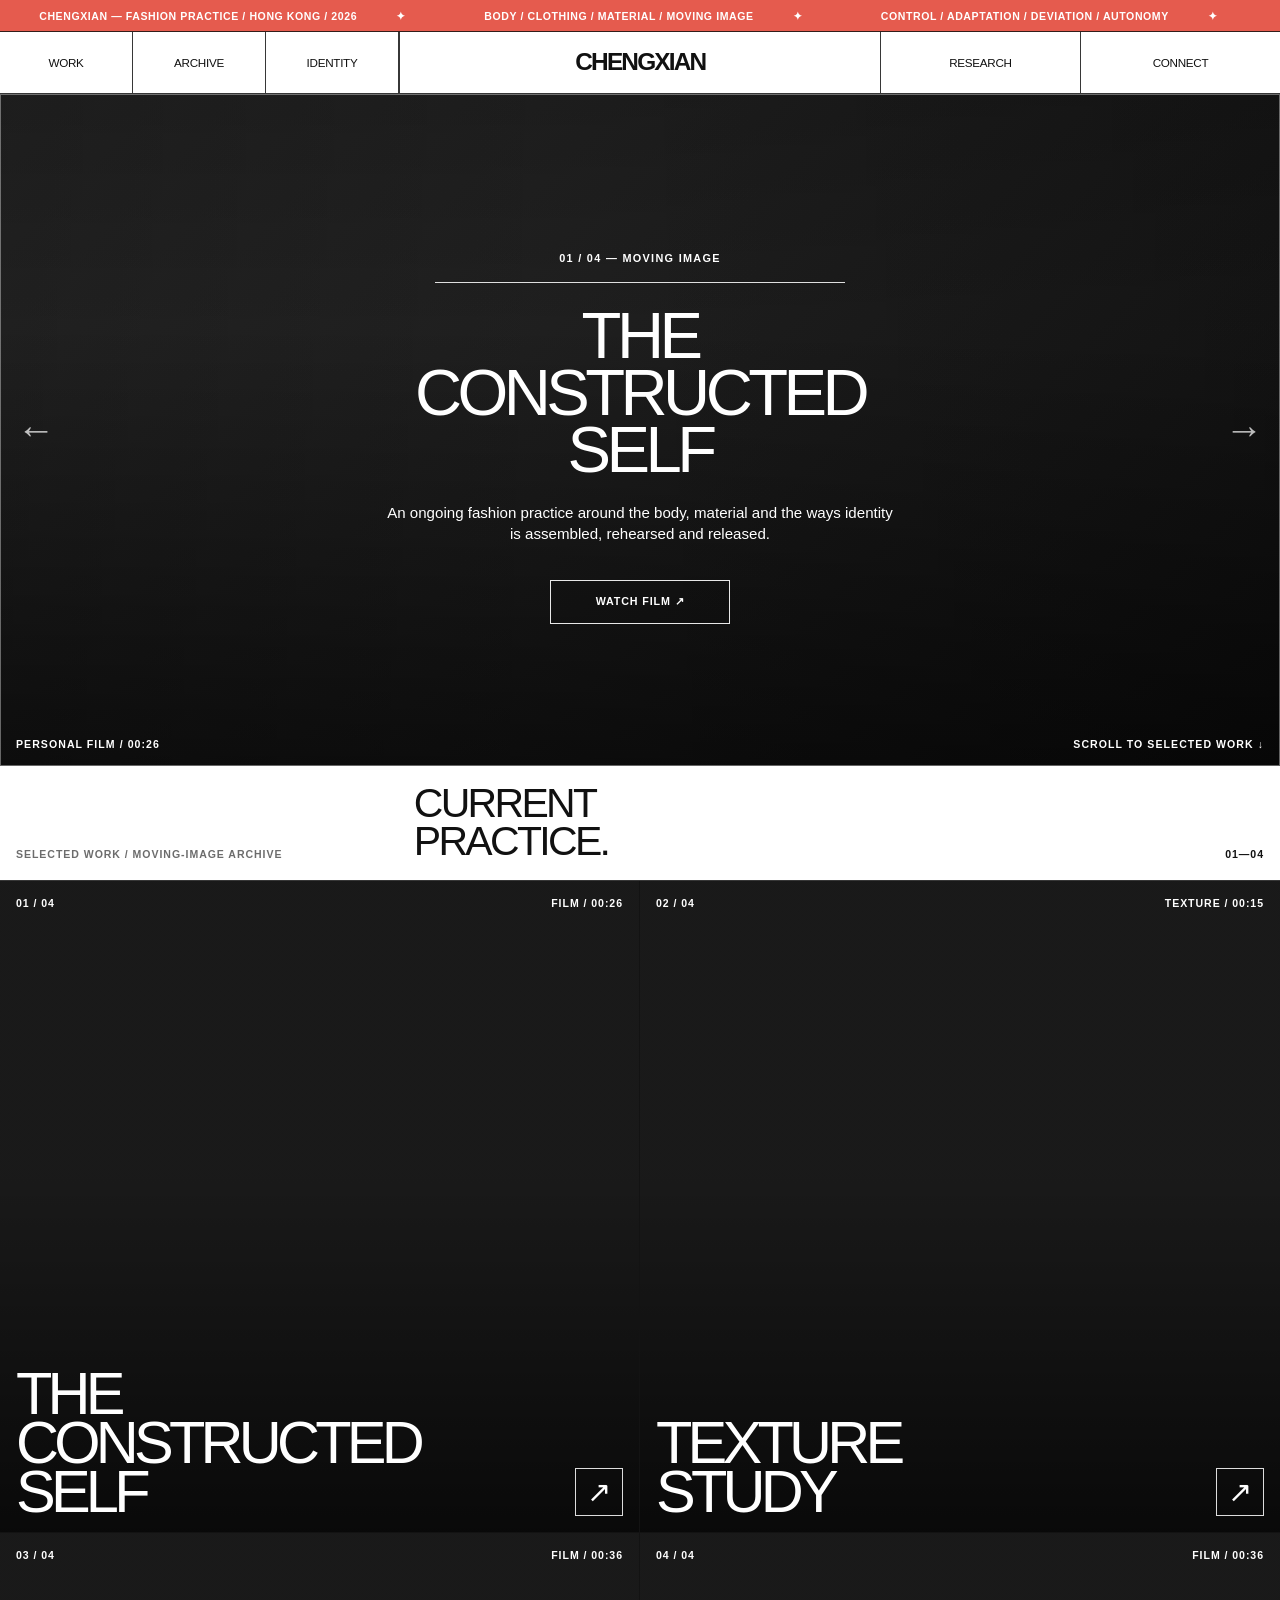
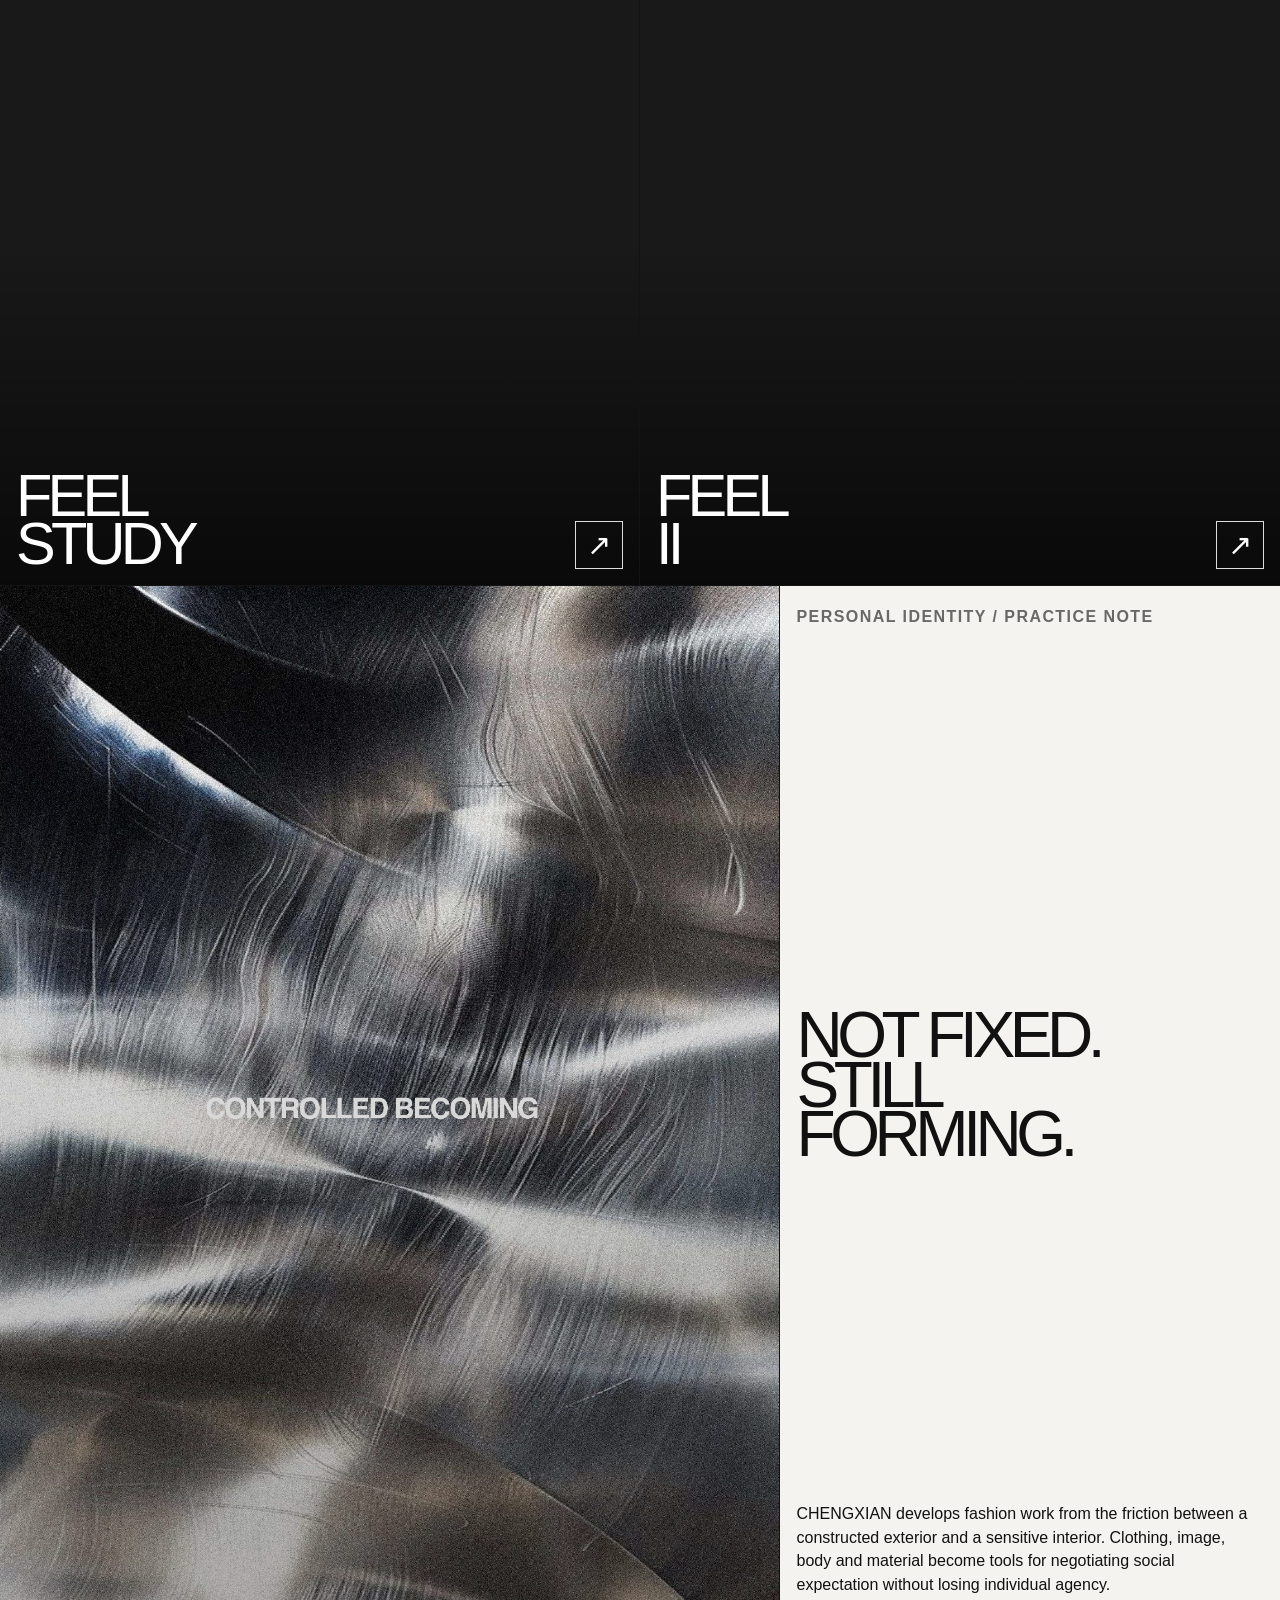
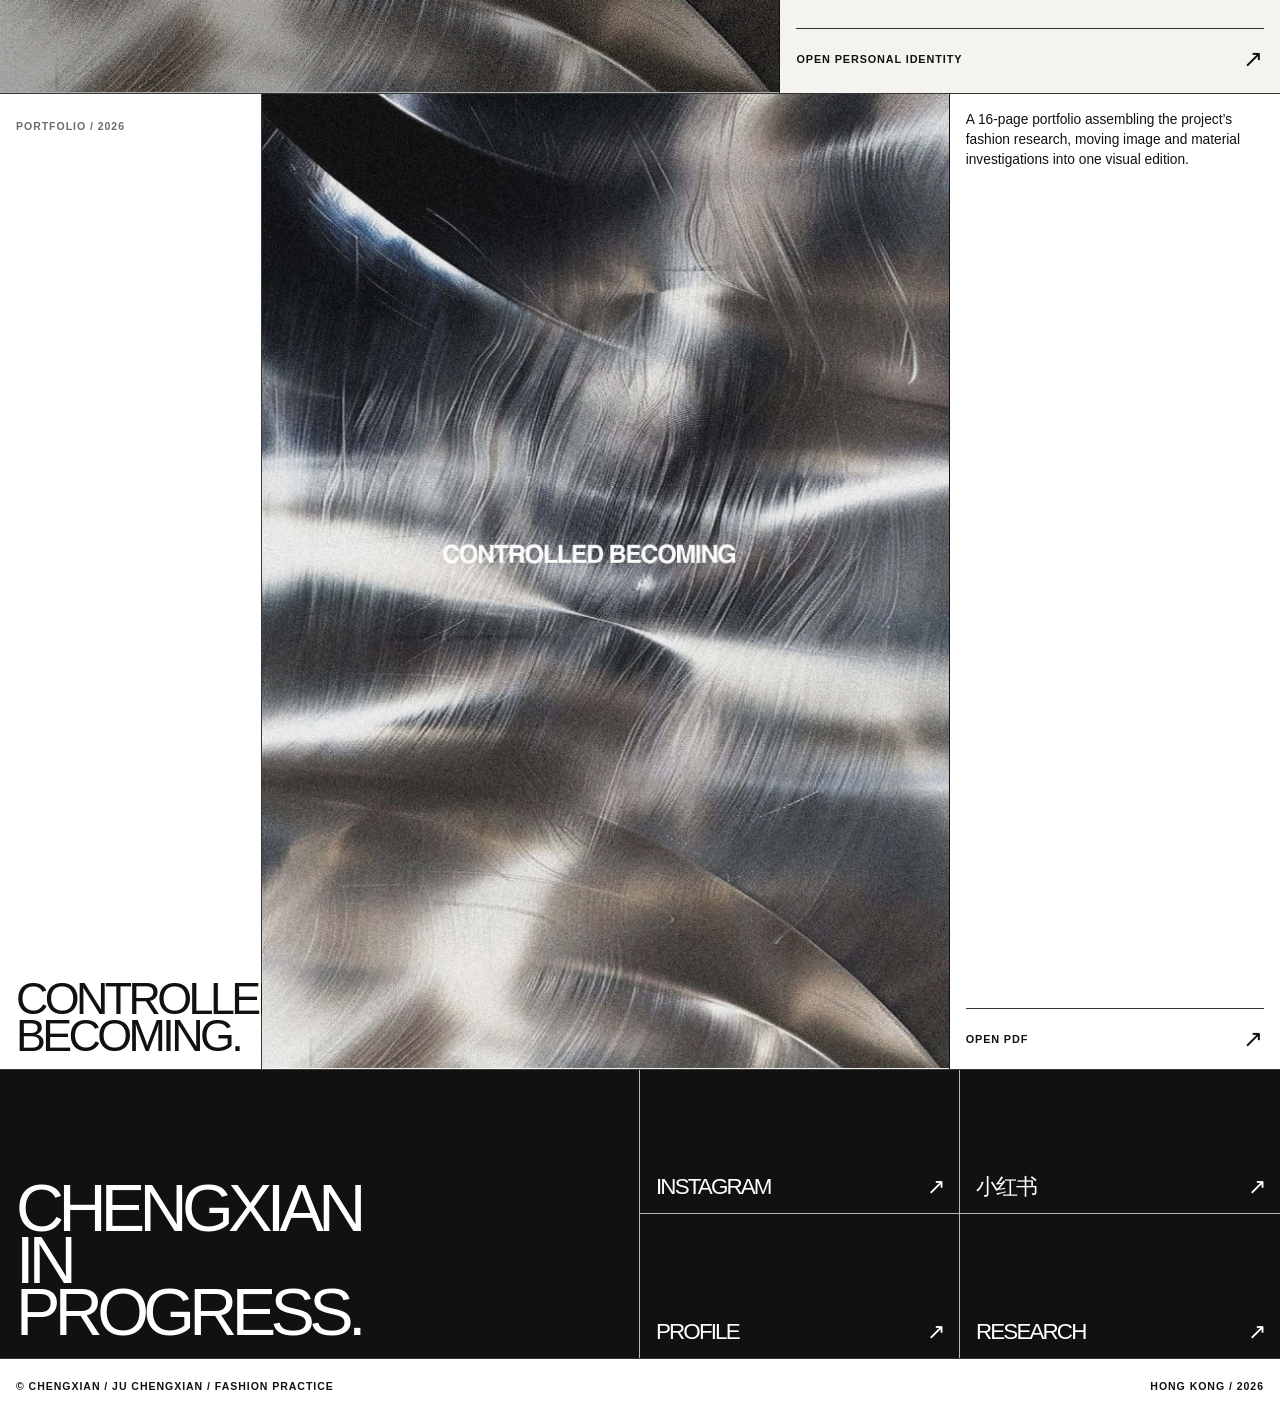
==== commit 6334f130: "Refine editorial navigation grid" ====
--- a/index.html
+++ b/index.html
@@ -77,9 +77,9 @@
         background: rgba(255, 255, 255, .98);
         border-bottom: 1px solid var(--line);
       }
-      .header-group { display: flex; }
+      .header-group { display: flex; justify-content: stretch; }
       .header-group--left { border-right: 1px solid var(--line); }
-      .header-group--right { border-left: 1px solid var(--line); justify-content: flex-end; }
+      .header-group--right { border-left: 1px solid var(--line); }
       .header-link, .brand {
         display: inline-flex;
         align-items: center;
@@ -96,6 +96,7 @@
         text-transform: uppercase;
         transition: background .2s ease, color .2s ease;
       }
+      .header-link { flex: 1 1 0; }
       .header-group--right .header-link { border-right: 0; border-left: 1px solid var(--line); }
       .header-group--right .header-link:first-child { border-left: 0; }
       .header-link:hover, .header-link:focus-visible {
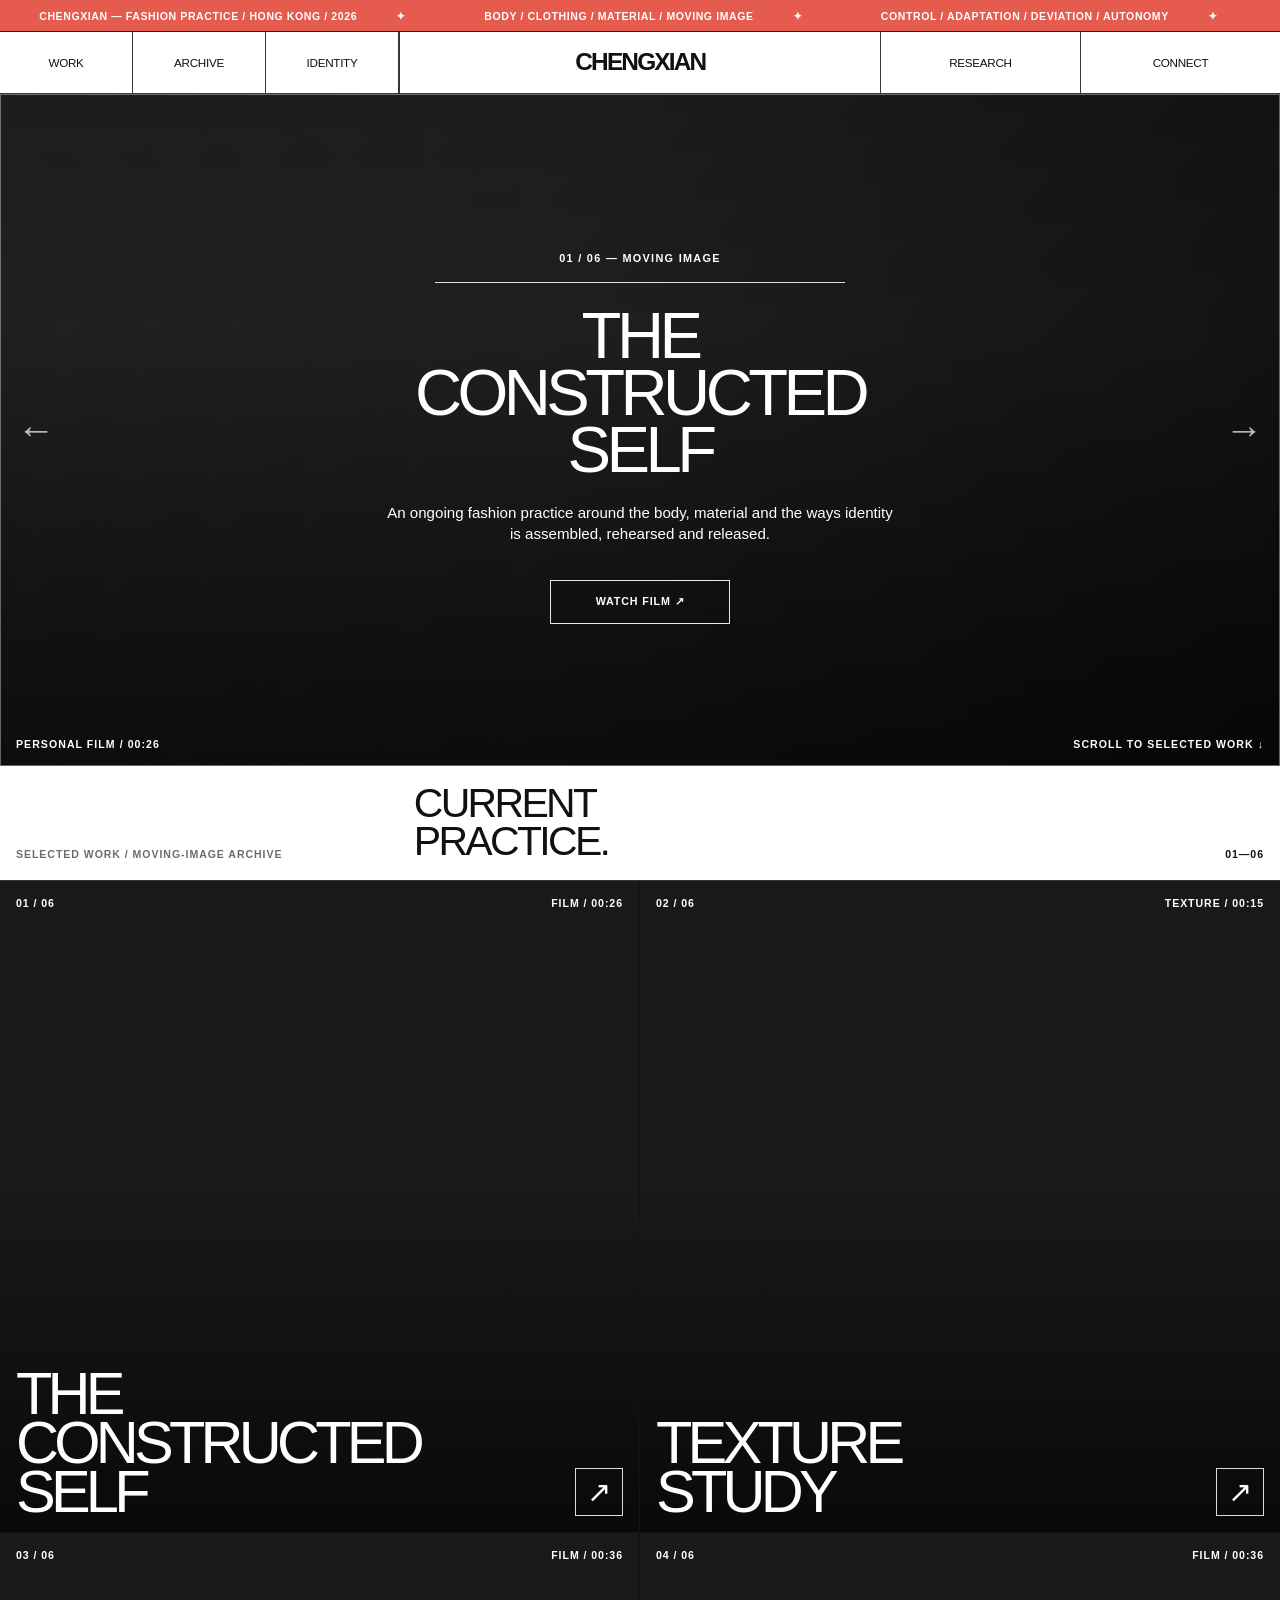
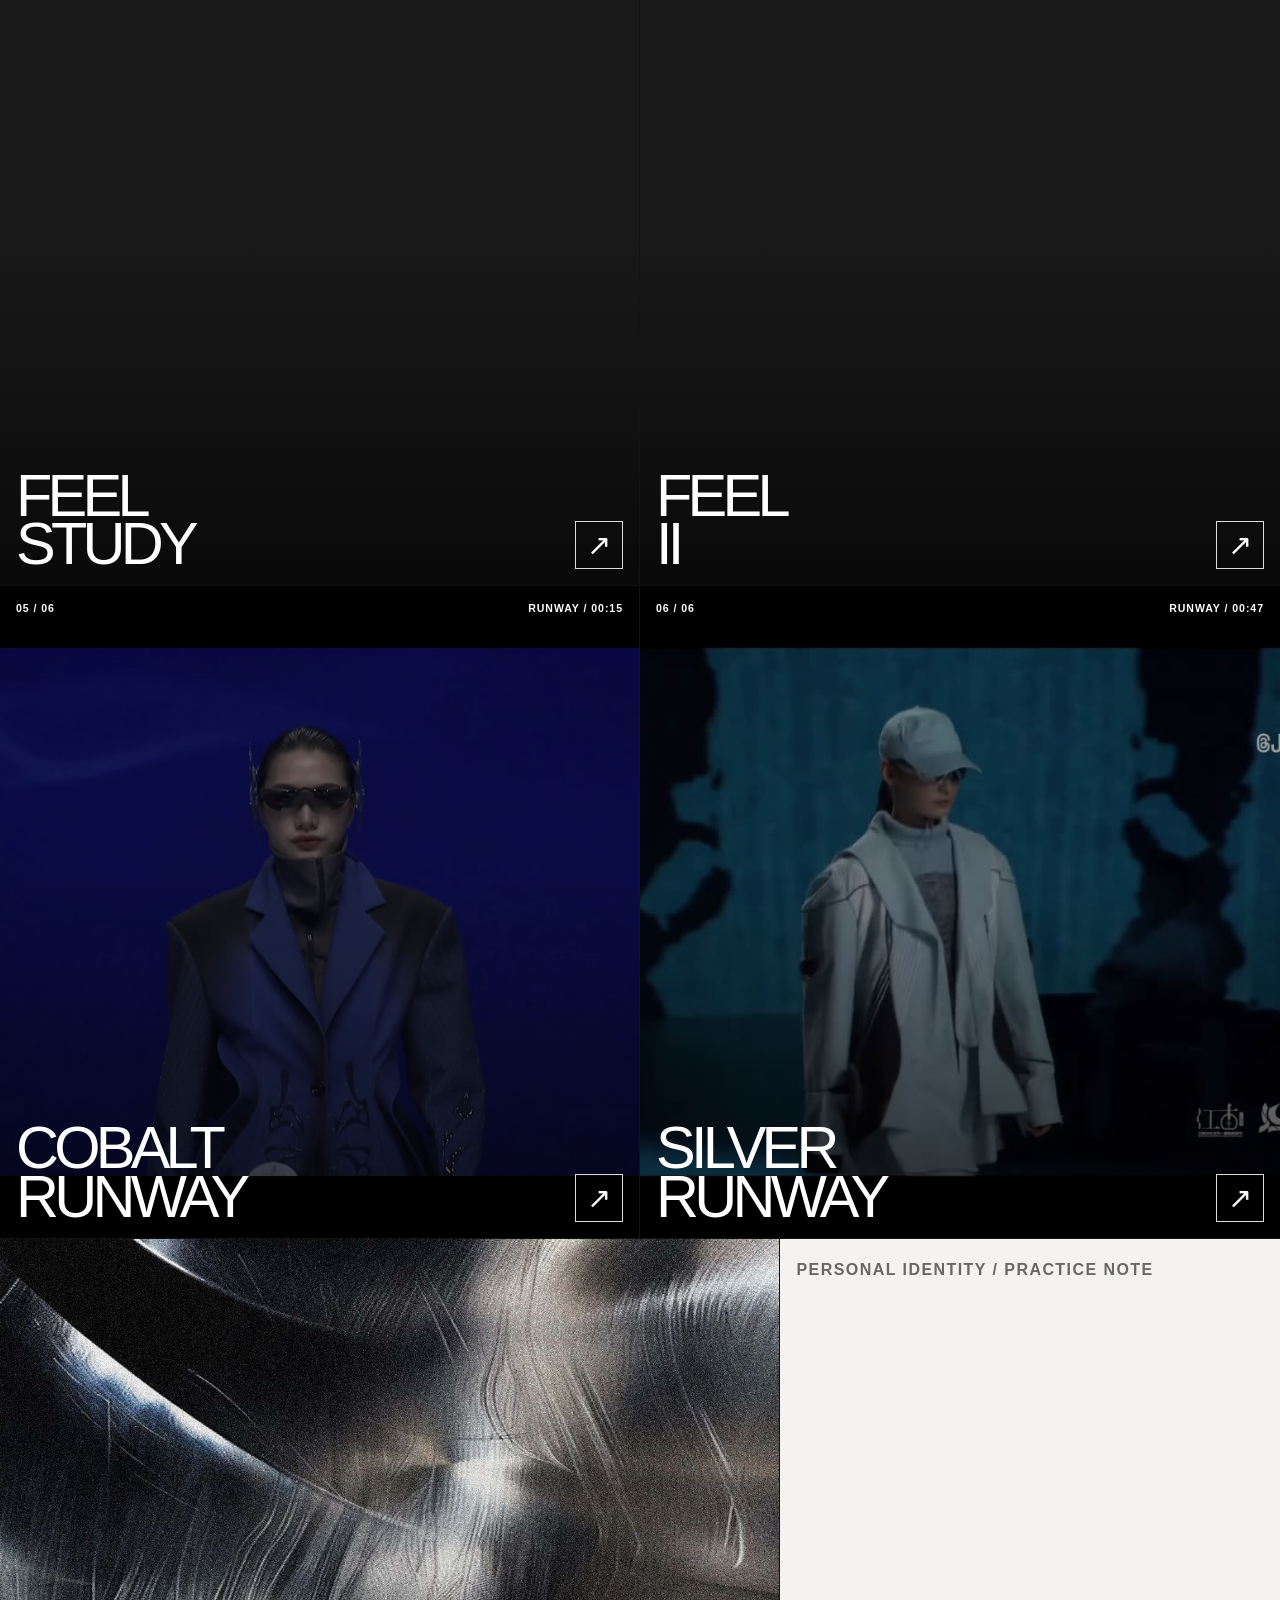
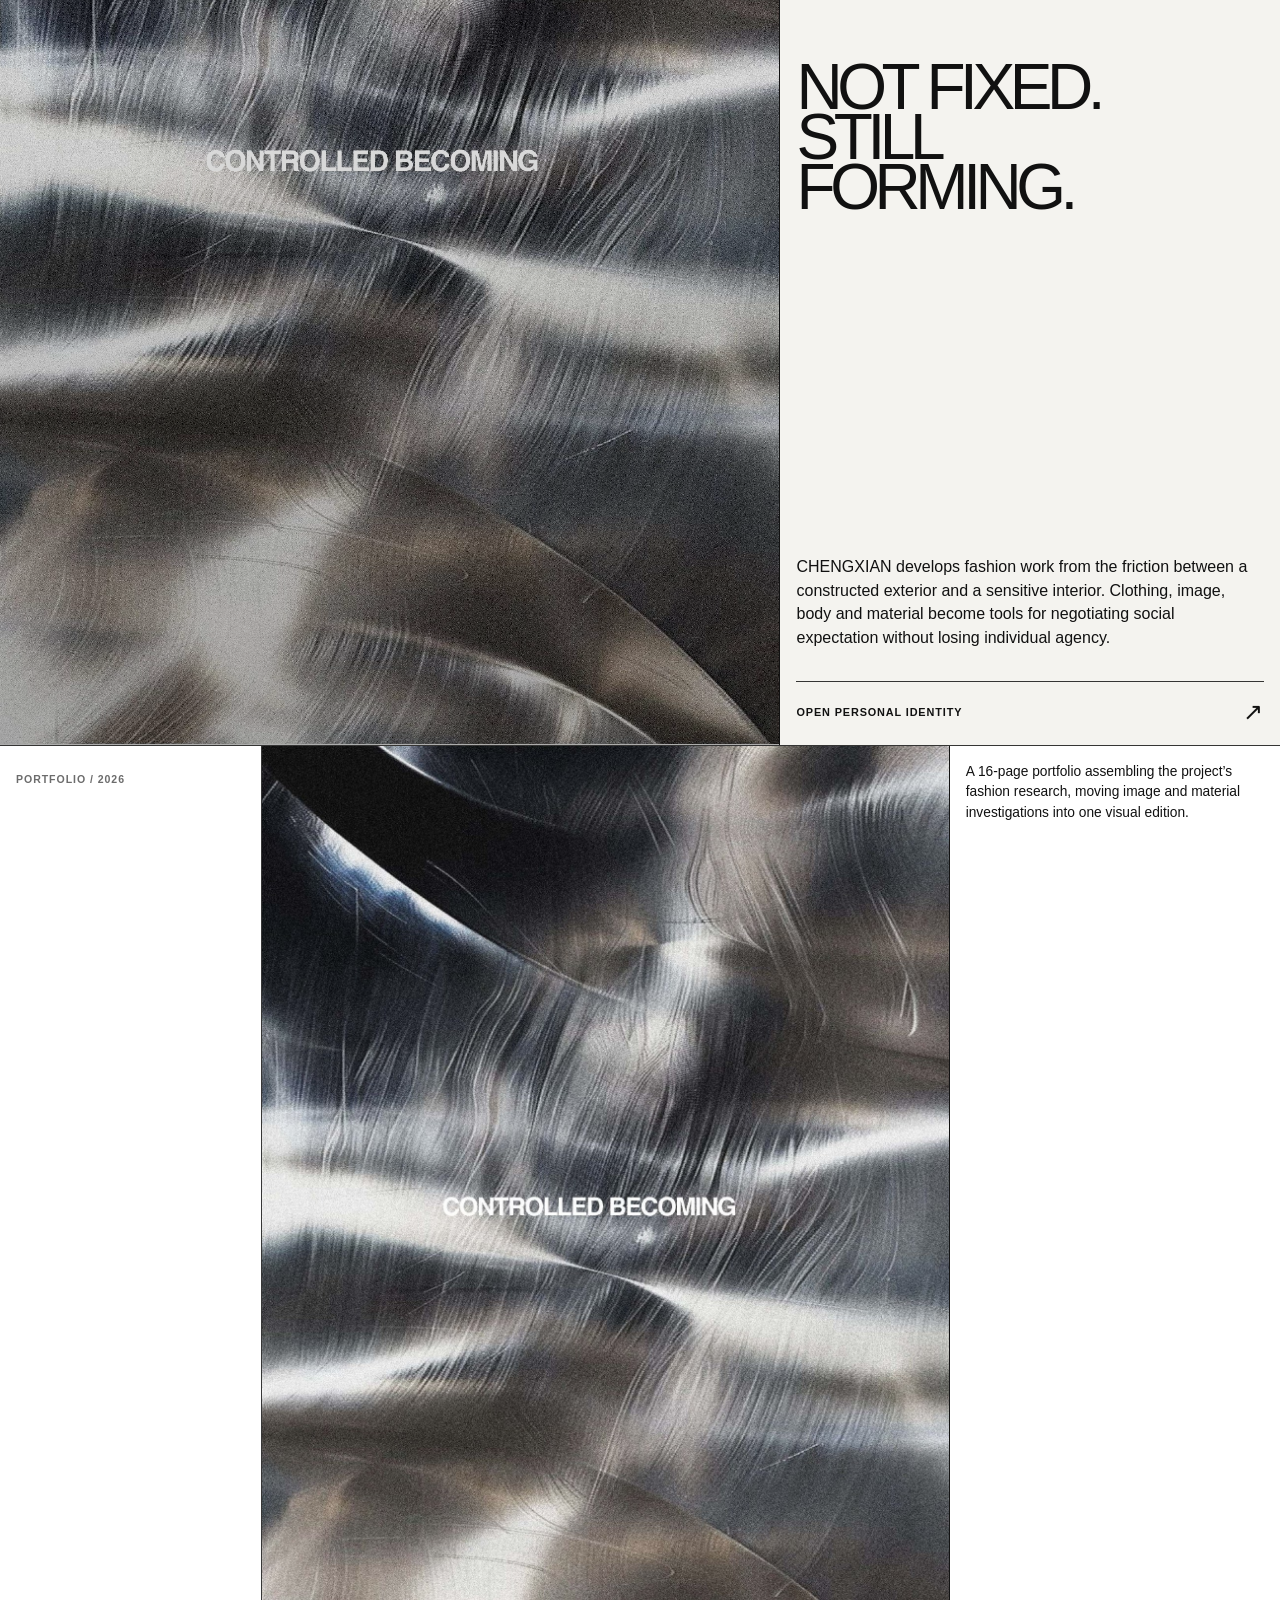
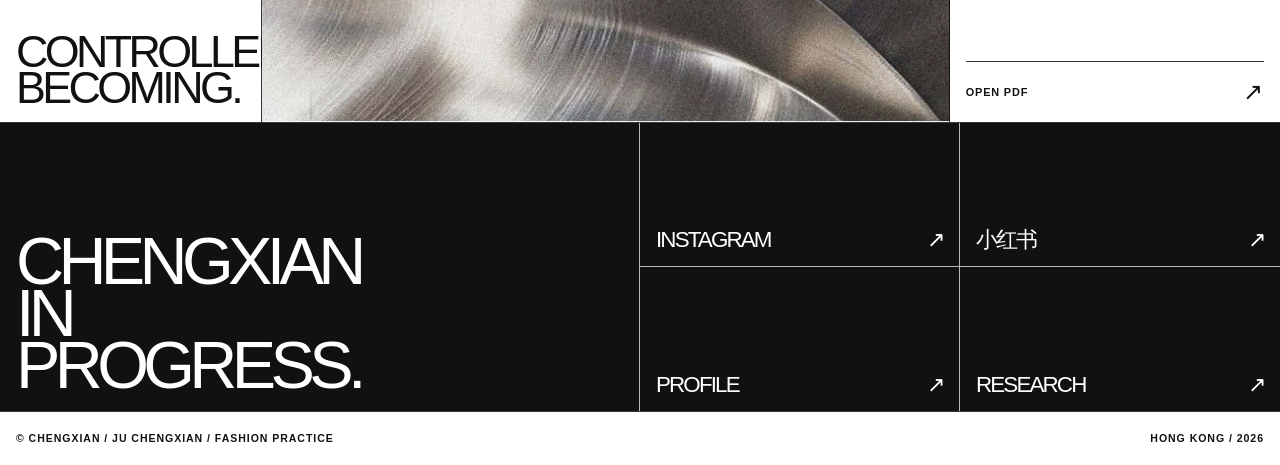
==== commit 497c920f: "Add runway films to homepage loop" ====
--- a/index.html
+++ b/index.html
@@ -424,14 +424,14 @@
     <main>
       <section class="hero" aria-labelledby="hero-title">
         <div class="hero__fallback" aria-hidden="true"></div>
-        <video class="hero__media" id="hero-video" autoplay muted loop playsinline preload="metadata" aria-hidden="true">
+        <video class="hero__media" id="hero-video" autoplay muted playsinline preload="metadata" aria-hidden="true">
           <source src="constructed-self-loop.mp4" type="video/mp4" />
         </video>
         <div class="hero__wash" aria-hidden="true"></div>
         <div class="hero__frame" aria-hidden="true"></div>
         <button class="hero__side hero__side--prev" id="hero-prev" type="button" aria-label="Previous work">←</button>
         <div class="hero__content">
-          <p class="hero__meta" id="hero-meta">01 / 04 — Moving Image</p>
+          <p class="hero__meta" id="hero-meta">01 / 06 — Moving Image</p>
           <div class="hero__rule" aria-hidden="true"></div>
           <h1 class="hero__title" id="hero-title">The Constructed Self</h1>
           <p class="hero__sub" id="hero-sub">An ongoing fashion practice around the body, material and the ways identity is assembled, rehearsed and released.</p>
@@ -445,14 +445,14 @@
         <div class="section-title">
           <span class="section-title__eyebrow">Selected work / moving-image archive</span>
           <h2 id="work-title">Current<br />Practice.</h2>
-          <span class="section-title__index">01—04</span>
+          <span class="section-title__index">01—06</span>
         </div>
         <div class="work-grid">
           <a class="work-card" href="#top" data-hero-slide="0" aria-label="Open The Constructed Self film">
             <video class="work-card__media" autoplay muted loop playsinline preload="metadata" aria-hidden="true"><source src="constructed-self-loop.mp4" type="video/mp4" /></video>
             <div class="work-card__shade" aria-hidden="true"></div>
             <div class="work-card__content">
-              <div class="work-card__top card__meta"><span>01 / 04</span><span>Film / 00:26</span></div>
+              <div class="work-card__top card__meta"><span>01 / 06</span><span>Film / 00:26</span></div>
               <div class="work-card__bottom"><h3>The<br />Constructed Self</h3><span class="work-card__arrow" aria-hidden="true">↗</span></div>
             </div>
           </a>
@@ -460,7 +460,7 @@
             <video class="work-card__media" autoplay muted loop playsinline preload="metadata" aria-hidden="true"><source src="texture-study.mp4" type="video/mp4" /></video>
             <div class="work-card__shade" aria-hidden="true"></div>
             <div class="work-card__content">
-              <div class="work-card__top card__meta"><span>02 / 04</span><span>Texture / 00:15</span></div>
+              <div class="work-card__top card__meta"><span>02 / 06</span><span>Texture / 00:15</span></div>
               <div class="work-card__bottom"><h3>Texture<br />Study</h3><span class="work-card__arrow" aria-hidden="true">↗</span></div>
             </div>
           </a>
@@ -468,7 +468,7 @@
             <video class="work-card__media" autoplay muted loop playsinline preload="metadata" aria-hidden="true"><source src="feel-study.mp4" type="video/mp4" /></video>
             <div class="work-card__shade" aria-hidden="true"></div>
             <div class="work-card__content">
-              <div class="work-card__top card__meta"><span>03 / 04</span><span>Film / 00:36</span></div>
+              <div class="work-card__top card__meta"><span>03 / 06</span><span>Film / 00:36</span></div>
               <div class="work-card__bottom"><h3>Feel<br />Study</h3><span class="work-card__arrow" aria-hidden="true">↗</span></div>
             </div>
           </a>
@@ -476,8 +476,24 @@
             <video class="work-card__media" autoplay muted loop playsinline preload="metadata" aria-hidden="true"><source src="feel-ii-study.mp4" type="video/mp4" /></video>
             <div class="work-card__shade" aria-hidden="true"></div>
             <div class="work-card__content">
-              <div class="work-card__top card__meta"><span>04 / 04</span><span>Film / 00:36</span></div>
+              <div class="work-card__top card__meta"><span>04 / 06</span><span>Film / 00:36</span></div>
               <div class="work-card__bottom"><h3>Feel<br />II</h3><span class="work-card__arrow" aria-hidden="true">↗</span></div>
+            </div>
+          </a>
+          <a class="work-card" href="#top" data-hero-slide="4" aria-label="Open Cobalt Runway film">
+            <img class="work-card__media" src="runway-cobalt.jpg" alt="" loading="lazy" />
+            <div class="work-card__shade" aria-hidden="true"></div>
+            <div class="work-card__content">
+              <div class="work-card__top card__meta"><span>05 / 06</span><span>Runway / 00:15</span></div>
+              <div class="work-card__bottom"><h3>Cobalt<br />Runway</h3><span class="work-card__arrow" aria-hidden="true">↗</span></div>
+            </div>
+          </a>
+          <a class="work-card" href="#top" data-hero-slide="5" aria-label="Open Silver Runway film">
+            <img class="work-card__media" src="runway-silver.jpg" alt="" loading="lazy" />
+            <div class="work-card__shade" aria-hidden="true"></div>
+            <div class="work-card__content">
+              <div class="work-card__top card__meta"><span>06 / 06</span><span>Runway / 00:47</span></div>
+              <div class="work-card__bottom"><h3>Silver<br />Runway</h3><span class="work-card__arrow" aria-hidden="true">↗</span></div>
             </div>
           </a>
         </div>
@@ -533,10 +549,12 @@
 
     <script>
       const slides = [
-        { source: 'constructed-self-loop.mp4', player: 'personal-video.mp4', meta: '01 / 04 — Moving Image', title: 'The Constructed Self', sub: 'An ongoing fashion practice around the body, material and the ways identity is assembled, rehearsed and released.', format: 'Personal Film / 00:26' },
-        { source: 'texture-study.mp4', player: 'texture-study.mp4', meta: '02 / 04 — Material Study', title: 'Texture as Evidence', sub: 'Surface records pressure, friction, reflection and change. A texture becomes an active part of the body’s story.', format: 'Texture Study / 00:15' },
-        { source: 'feel-study.mp4', player: 'feel-study.mp4', meta: '03 / 04 — Moving Image', title: 'Feel Before Form', sub: 'A moving study of the moment sensation reaches the surface—before it is named, controlled or made legible.', format: 'Feel Study / 00:36' },
-        { source: 'feel-ii-study.mp4', player: 'feel-ii-study.mp4', meta: '04 / 04 — Moving Image', title: 'Feeling Takes Form', sub: 'A luminous body shifts between clarity and grain, holding an inner response against the image the world is ready to see.', format: 'Feel II / 00:36' }
+        { source: 'constructed-self-loop.mp4', player: 'personal-video.mp4', meta: '01 / 06 — Moving Image', title: 'The Constructed Self', sub: 'An ongoing fashion practice around the body, material and the ways identity is assembled, rehearsed and released.', format: 'Personal Film / 00:26' },
+        { source: 'texture-study.mp4', player: 'texture-study.mp4', meta: '02 / 06 — Material Study', title: 'Texture as Evidence', sub: 'Surface records pressure, friction, reflection and change. A texture becomes an active part of the body’s story.', format: 'Texture Study / 00:15' },
+        { source: 'feel-study.mp4', player: 'feel-study.mp4', meta: '03 / 06 — Moving Image', title: 'Feel Before Form', sub: 'A moving study of the moment sensation reaches the surface—before it is named, controlled or made legible.', format: 'Feel Study / 00:36' },
+        { source: 'feel-ii-study.mp4', player: 'feel-ii-study.mp4', meta: '04 / 06 — Moving Image', title: 'Feeling Takes Form', sub: 'A luminous body shifts between clarity and grain, holding an inner response against the image the world is ready to see.', format: 'Feel II / 00:36' },
+        { source: 'runway-cobalt', player: 'runway-cobalt', parts: ['media/runway-cobalt.00.bin', 'media/runway-cobalt.01.bin', 'media/runway-cobalt.02.bin', 'media/runway-cobalt.03.bin', 'media/runway-cobalt.04.bin'], poster: 'runway-cobalt.jpg', meta: '05 / 06 — Runway Study', title: 'Cobalt / Runway', sub: 'A saturated blue silhouette studies control, edge and projection in motion.', format: 'Runway Study / 00:15' },
+        { source: 'runway-silver', player: 'runway-silver', parts: ['media/runway-silver.00.bin', 'media/runway-silver.01.bin', 'media/runway-silver.02.bin', 'media/runway-silver.03.bin', 'media/runway-silver.04.bin', 'media/runway-silver.05.bin', 'media/runway-silver.06.bin', 'media/runway-silver.07.bin', 'media/runway-silver.08.bin', 'media/runway-silver.09.bin'], poster: 'runway-silver.jpg', meta: '06 / 06 — Runway Study', title: 'Silver / Runway', sub: 'A pale layered look moves through an aquatic-blue field, tracing softness against a sharp technical frame.', format: 'Runway Study / 00:47' }
       ];
       let currentSlide = 0;
       const heroVideo = document.getElementById('hero-video');
@@ -546,32 +564,60 @@
       const heroFormat = document.getElementById('hero-format');
       const dialog = document.getElementById('video-dialog');
       const dialogVideo = document.getElementById('dialog-video');
-
-      function setSlide(index) {
+      const videoUrls = new Map();
+
+      async function videoSourceFor(slide, usePlayer = false) {
+        if (!slide.parts) return usePlayer ? slide.player : slide.source;
+        if (!videoUrls.has(slide.source)) {
+          const buffers = await Promise.all(slide.parts.map(async (part) => {
+            const response = await fetch(part);
+            if (!response.ok) throw new Error(`Unable to load ${part}`);
+            return response.arrayBuffer();
+          }));
+          videoUrls.set(slide.source, URL.createObjectURL(new Blob(buffers, { type: 'video/mp4' })));
+        }
+        return videoUrls.get(slide.source);
+      }
+
+      async function setSlide(index) {
         currentSlide = (index + slides.length) % slides.length;
         const slide = slides[currentSlide];
+        const requestedSlide = currentSlide;
         heroVideo.pause();
-        heroVideo.querySelector('source').src = slide.source;
-        heroVideo.load();
-        heroVideo.play().catch(() => {});
         heroMeta.textContent = slide.meta;
         heroTitle.textContent = slide.title;
         heroSub.textContent = slide.sub;
         heroFormat.textContent = slide.format;
+        heroVideo.poster = slide.poster || '';
+        try {
+          heroVideo.src = await videoSourceFor(slide);
+          if (requestedSlide !== currentSlide) return;
+          heroVideo.load();
+          heroVideo.play().catch(() => {});
+        } catch (error) {
+          console.error('Unable to load selected film.', error);
+        }
       }
 
       document.getElementById('hero-prev').addEventListener('click', () => setSlide(currentSlide - 1));
       document.getElementById('hero-next').addEventListener('click', () => setSlide(currentSlide + 1));
+      heroVideo.addEventListener('ended', () => setSlide(currentSlide + 1));
       document.querySelectorAll('[data-hero-slide]').forEach((card) => {
         card.addEventListener('click', (event) => { event.preventDefault(); setSlide(Number(card.dataset.heroSlide)); document.getElementById('top').scrollIntoView({ behavior: 'smooth' }); });
       });
-      document.getElementById('hero-open').addEventListener('click', () => {
+      document.getElementById('hero-open').addEventListener('click', async () => {
         const slide = slides[currentSlide];
         dialogVideo.pause();
-        dialogVideo.querySelector('source').src = slide.player;
-        dialogVideo.load();
+        dialogVideo.poster = slide.poster || '';
         dialog.showModal();
-        dialogVideo.play().catch(() => {});
+        try {
+          dialogVideo.src = await videoSourceFor(slide, true);
+          if (!dialog.open) return;
+          dialogVideo.load();
+          dialogVideo.play().catch(() => {});
+        } catch (error) {
+          console.error('Unable to load selected film.', error);
+        }
       });
       document.getElementById('dialog-close').addEventListener('click', () => { dialogVideo.pause(); dialog.close(); });
       dialog.addEventListener('click', (event) => { if (event.target === dialog) { dialogVideo.pause(); dialog.close(); } });
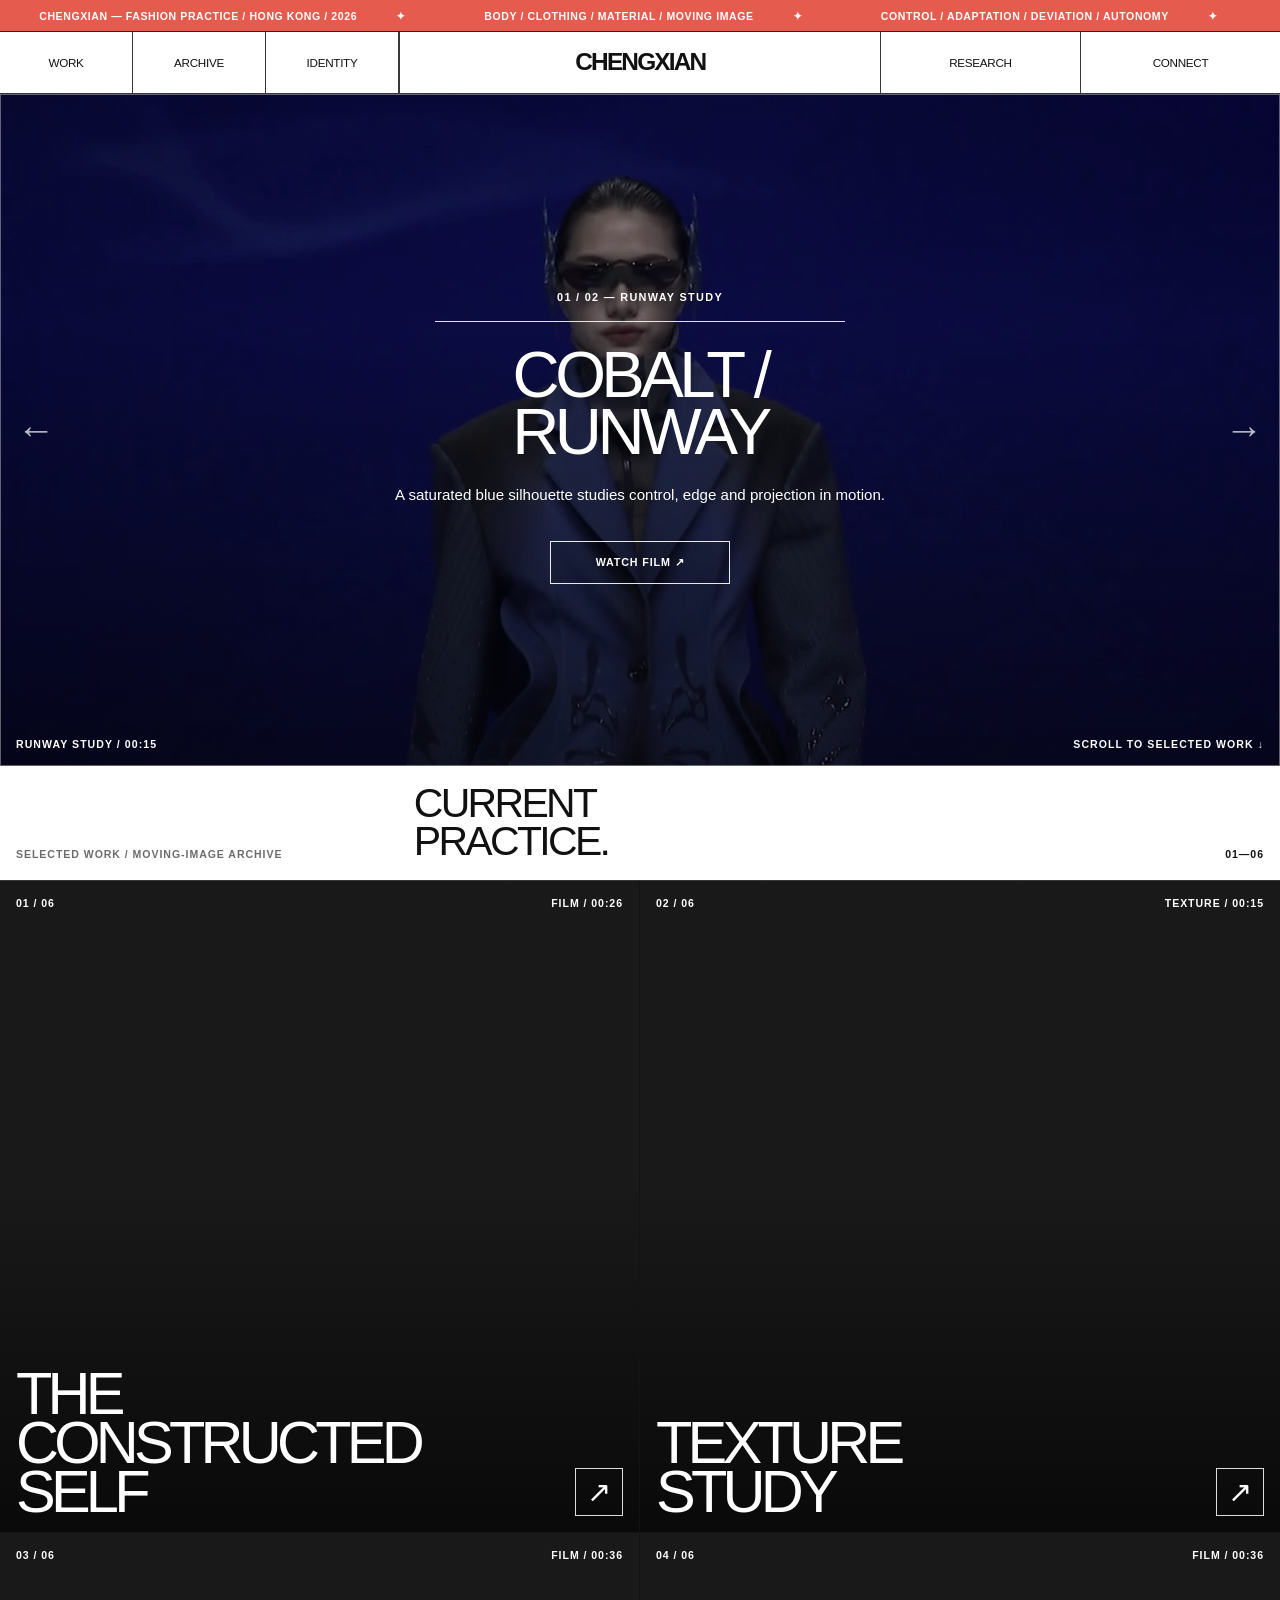
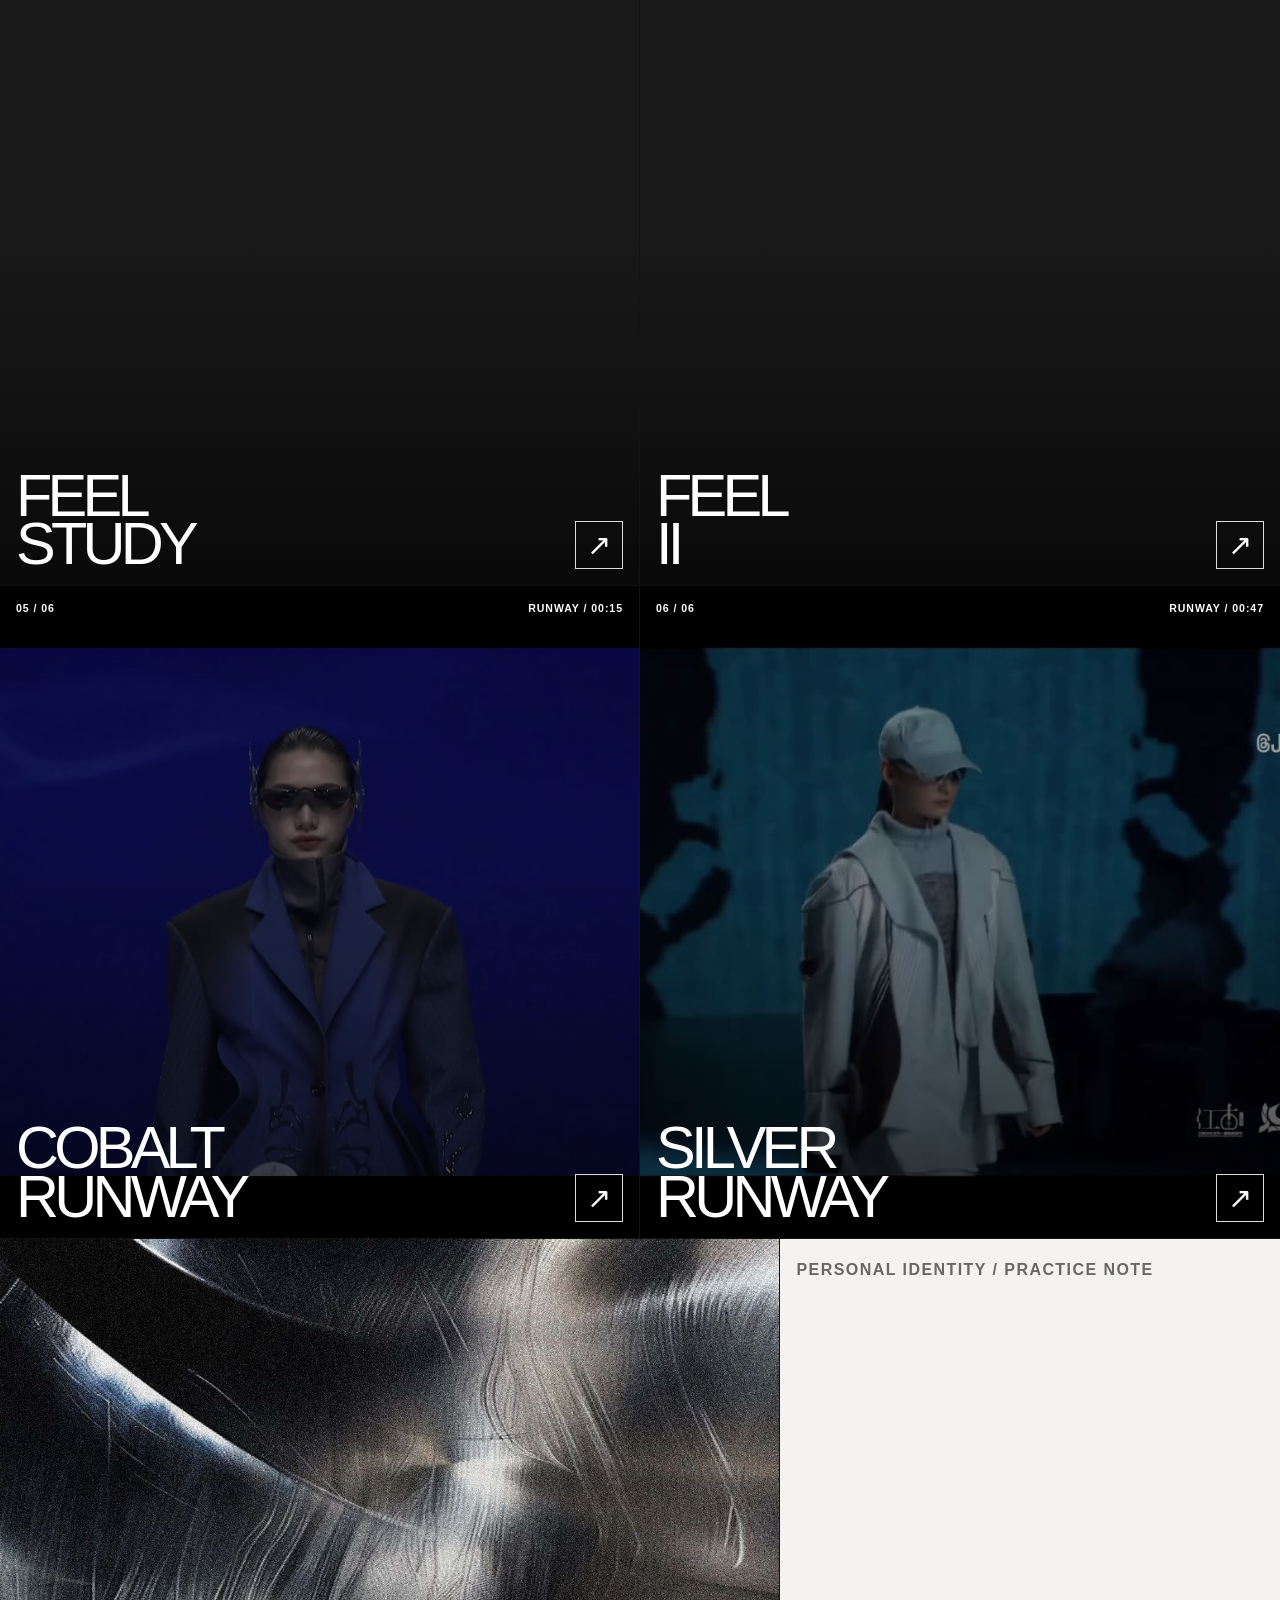
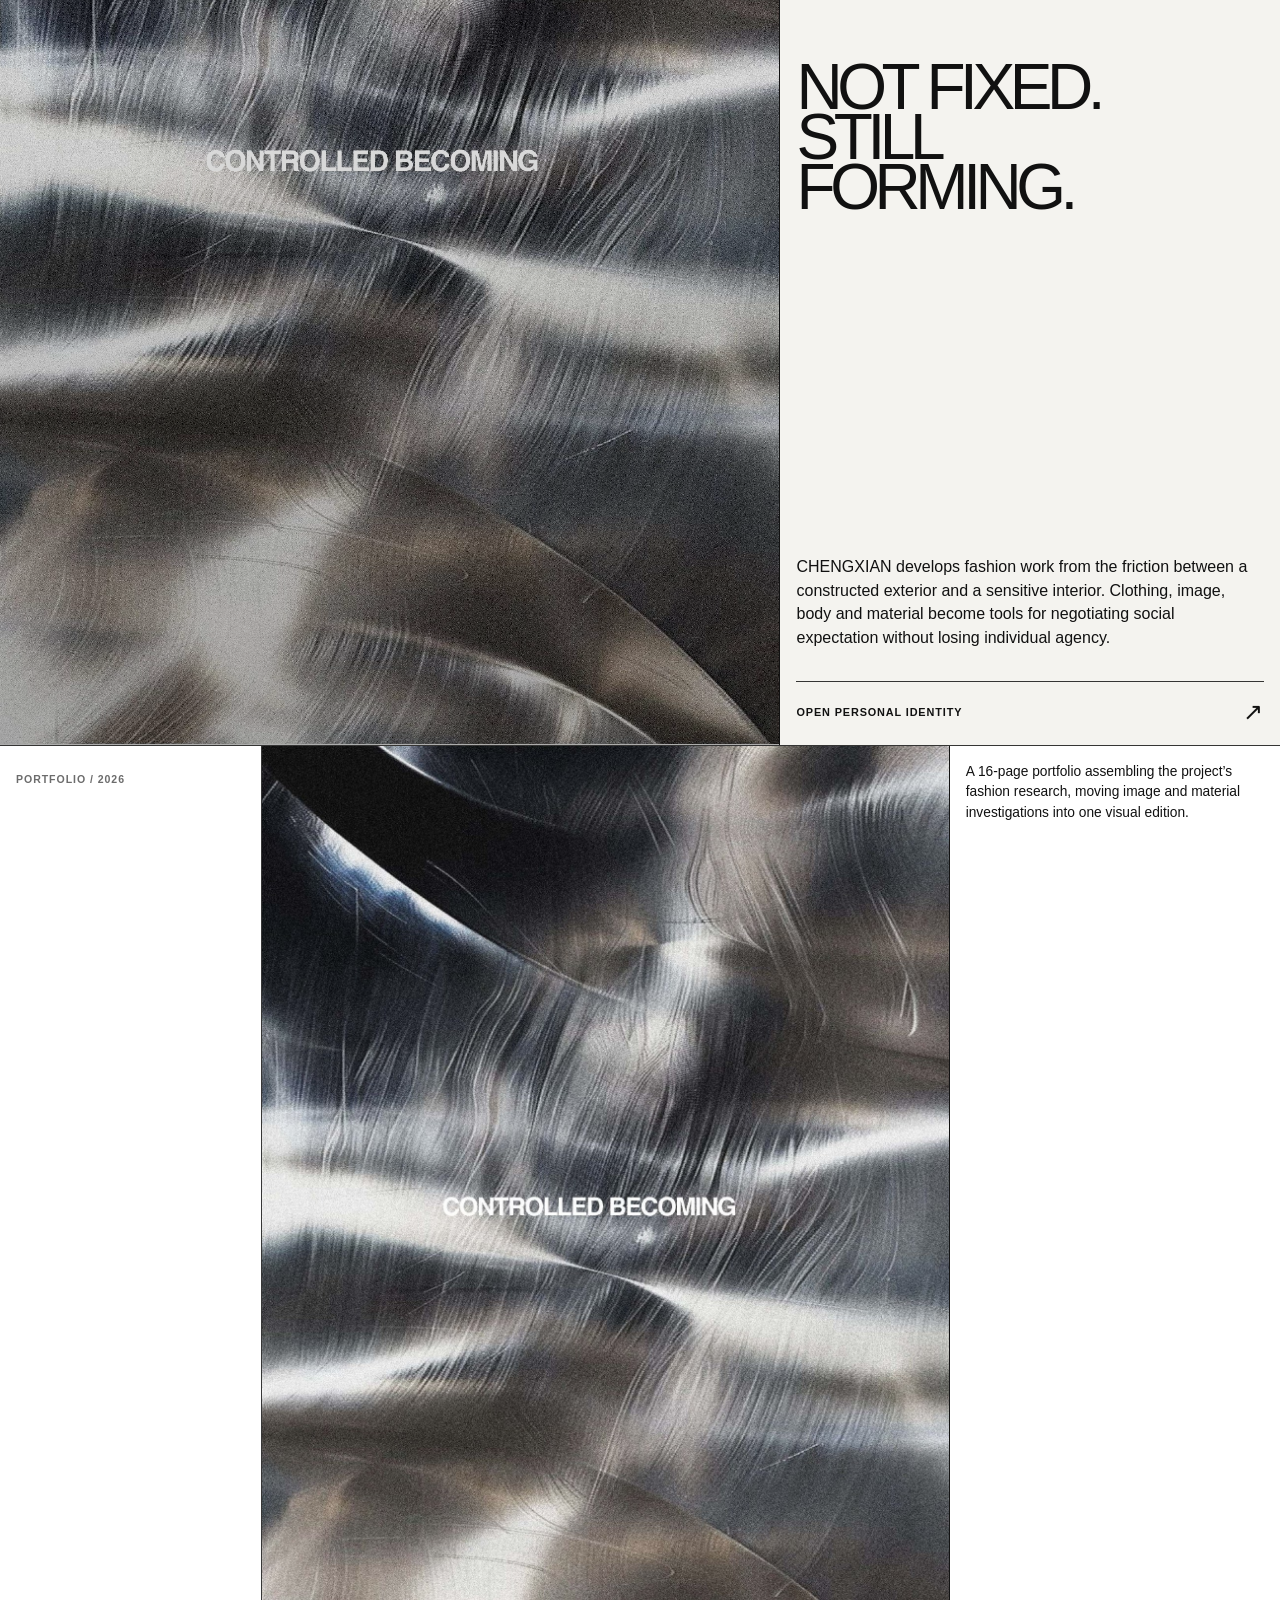
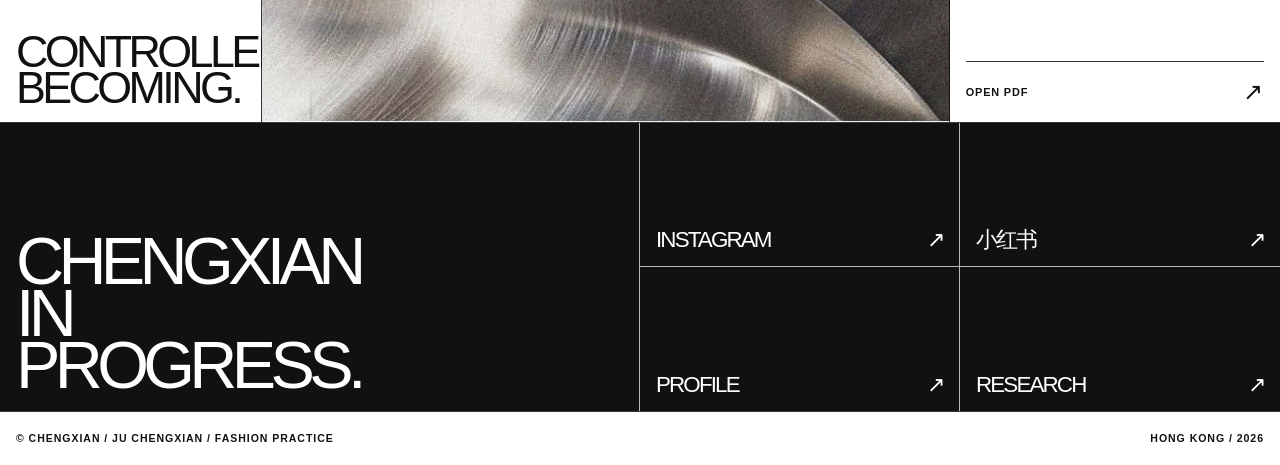
==== commit 1b758541: "Limit homepage loop to runway films" ====
--- a/index.html
+++ b/index.html
@@ -424,21 +424,19 @@
     <main>
       <section class="hero" aria-labelledby="hero-title">
         <div class="hero__fallback" aria-hidden="true"></div>
-        <video class="hero__media" id="hero-video" autoplay muted playsinline preload="metadata" aria-hidden="true">
-          <source src="constructed-self-loop.mp4" type="video/mp4" />
-        </video>
+        <video class="hero__media" id="hero-video" autoplay muted playsinline preload="metadata" poster="runway-cobalt.jpg" aria-hidden="true"></video>
         <div class="hero__wash" aria-hidden="true"></div>
         <div class="hero__frame" aria-hidden="true"></div>
         <button class="hero__side hero__side--prev" id="hero-prev" type="button" aria-label="Previous work">←</button>
         <div class="hero__content">
-          <p class="hero__meta" id="hero-meta">01 / 06 — Moving Image</p>
+          <p class="hero__meta" id="hero-meta">01 / 02 — Runway Study</p>
           <div class="hero__rule" aria-hidden="true"></div>
-          <h1 class="hero__title" id="hero-title">The Constructed Self</h1>
-          <p class="hero__sub" id="hero-sub">An ongoing fashion practice around the body, material and the ways identity is assembled, rehearsed and released.</p>
+          <h1 class="hero__title" id="hero-title">Cobalt / Runway</h1>
+          <p class="hero__sub" id="hero-sub">A saturated blue silhouette studies control, edge and projection in motion.</p>
           <button class="hero__open" id="hero-open" type="button">Watch Film ↗</button>
         </div>
         <button class="hero__side hero__side--next" id="hero-next" type="button" aria-label="Next work">→</button>
-        <div class="hero__foot"><span id="hero-format">Personal Film / 00:26</span><span>Scroll to selected work ↓</span></div>
+        <div class="hero__foot"><span id="hero-format">Runway Study / 00:15</span><span>Scroll to selected work ↓</span></div>
       </section>
 
       <section id="work" aria-labelledby="work-title">
@@ -553,10 +551,11 @@
         { source: 'texture-study.mp4', player: 'texture-study.mp4', meta: '02 / 06 — Material Study', title: 'Texture as Evidence', sub: 'Surface records pressure, friction, reflection and change. A texture becomes an active part of the body’s story.', format: 'Texture Study / 00:15' },
         { source: 'feel-study.mp4', player: 'feel-study.mp4', meta: '03 / 06 — Moving Image', title: 'Feel Before Form', sub: 'A moving study of the moment sensation reaches the surface—before it is named, controlled or made legible.', format: 'Feel Study / 00:36' },
         { source: 'feel-ii-study.mp4', player: 'feel-ii-study.mp4', meta: '04 / 06 — Moving Image', title: 'Feeling Takes Form', sub: 'A luminous body shifts between clarity and grain, holding an inner response against the image the world is ready to see.', format: 'Feel II / 00:36' },
-        { source: 'runway-cobalt', player: 'runway-cobalt', parts: ['media/runway-cobalt.00.bin', 'media/runway-cobalt.01.bin', 'media/runway-cobalt.02.bin', 'media/runway-cobalt.03.bin', 'media/runway-cobalt.04.bin'], poster: 'runway-cobalt.jpg', meta: '05 / 06 — Runway Study', title: 'Cobalt / Runway', sub: 'A saturated blue silhouette studies control, edge and projection in motion.', format: 'Runway Study / 00:15' },
-        { source: 'runway-silver', player: 'runway-silver', parts: ['media/runway-silver.00.bin', 'media/runway-silver.01.bin', 'media/runway-silver.02.bin', 'media/runway-silver.03.bin', 'media/runway-silver.04.bin', 'media/runway-silver.05.bin', 'media/runway-silver.06.bin', 'media/runway-silver.07.bin', 'media/runway-silver.08.bin', 'media/runway-silver.09.bin'], poster: 'runway-silver.jpg', meta: '06 / 06 — Runway Study', title: 'Silver / Runway', sub: 'A pale layered look moves through an aquatic-blue field, tracing softness against a sharp technical frame.', format: 'Runway Study / 00:47' }
+        { source: 'runway-cobalt', player: 'runway-cobalt', parts: ['media/runway-cobalt.00.bin', 'media/runway-cobalt.01.bin', 'media/runway-cobalt.02.bin', 'media/runway-cobalt.03.bin', 'media/runway-cobalt.04.bin'], poster: 'runway-cobalt.jpg', meta: '05 / 06 — Runway Study', homeMeta: '01 / 02 — Runway Study', title: 'Cobalt / Runway', sub: 'A saturated blue silhouette studies control, edge and projection in motion.', format: 'Runway Study / 00:15' },
+        { source: 'runway-silver', player: 'runway-silver', parts: ['media/runway-silver.00.bin', 'media/runway-silver.01.bin', 'media/runway-silver.02.bin', 'media/runway-silver.03.bin', 'media/runway-silver.04.bin', 'media/runway-silver.05.bin', 'media/runway-silver.06.bin', 'media/runway-silver.07.bin', 'media/runway-silver.08.bin', 'media/runway-silver.09.bin'], poster: 'runway-silver.jpg', meta: '06 / 06 — Runway Study', homeMeta: '02 / 02 — Runway Study', title: 'Silver / Runway', sub: 'A pale layered look moves through an aquatic-blue field, tracing softness against a sharp technical frame.', format: 'Runway Study / 00:47' }
       ];
-      let currentSlide = 0;
+      const homeLoop = [4, 5];
+      let currentSlide = homeLoop[0];
       const heroVideo = document.getElementById('hero-video');
       const heroMeta = document.getElementById('hero-meta');
       const heroTitle = document.getElementById('hero-title');
@@ -584,7 +583,7 @@
         const slide = slides[currentSlide];
         const requestedSlide = currentSlide;
         heroVideo.pause();
-        heroMeta.textContent = slide.meta;
+        heroMeta.textContent = slide.homeMeta || slide.meta;
         heroTitle.textContent = slide.title;
         heroSub.textContent = slide.sub;
         heroFormat.textContent = slide.format;
@@ -599,9 +598,21 @@
         }
       }
 
-      document.getElementById('hero-prev').addEventListener('click', () => setSlide(currentSlide - 1));
-      document.getElementById('hero-next').addEventListener('click', () => setSlide(currentSlide + 1));
-      heroVideo.addEventListener('ended', () => setSlide(currentSlide + 1));
+      function currentHomeLoopIndex() {
+        const index = homeLoop.indexOf(currentSlide);
+        return index === -1 ? 0 : index;
+      }
+
+      function setHomeSlide(index) {
+        return setSlide(homeLoop[(index + homeLoop.length) % homeLoop.length]);
+      }
+
+      document.getElementById('hero-prev').addEventListener('click', () => setHomeSlide(currentHomeLoopIndex() - 1));
+      document.getElementById('hero-next').addEventListener('click', () => setHomeSlide(currentHomeLoopIndex() + 1));
+      heroVideo.addEventListener('ended', () => {
+        const index = homeLoop.indexOf(currentSlide);
+        setHomeSlide(index === -1 ? 0 : index + 1);
+      });
       document.querySelectorAll('[data-hero-slide]').forEach((card) => {
         card.addEventListener('click', (event) => { event.preventDefault(); setSlide(Number(card.dataset.heroSlide)); document.getElementById('top').scrollIntoView({ behavior: 'smooth' }); });
       });
@@ -622,6 +633,7 @@
       document.getElementById('dialog-close').addEventListener('click', () => { dialogVideo.pause(); dialog.close(); });
       dialog.addEventListener('click', (event) => { if (event.target === dialog) { dialogVideo.pause(); dialog.close(); } });
       dialog.addEventListener('cancel', () => dialogVideo.pause());
+      setHomeSlide(0);
     </script>
   </body>
 </html>
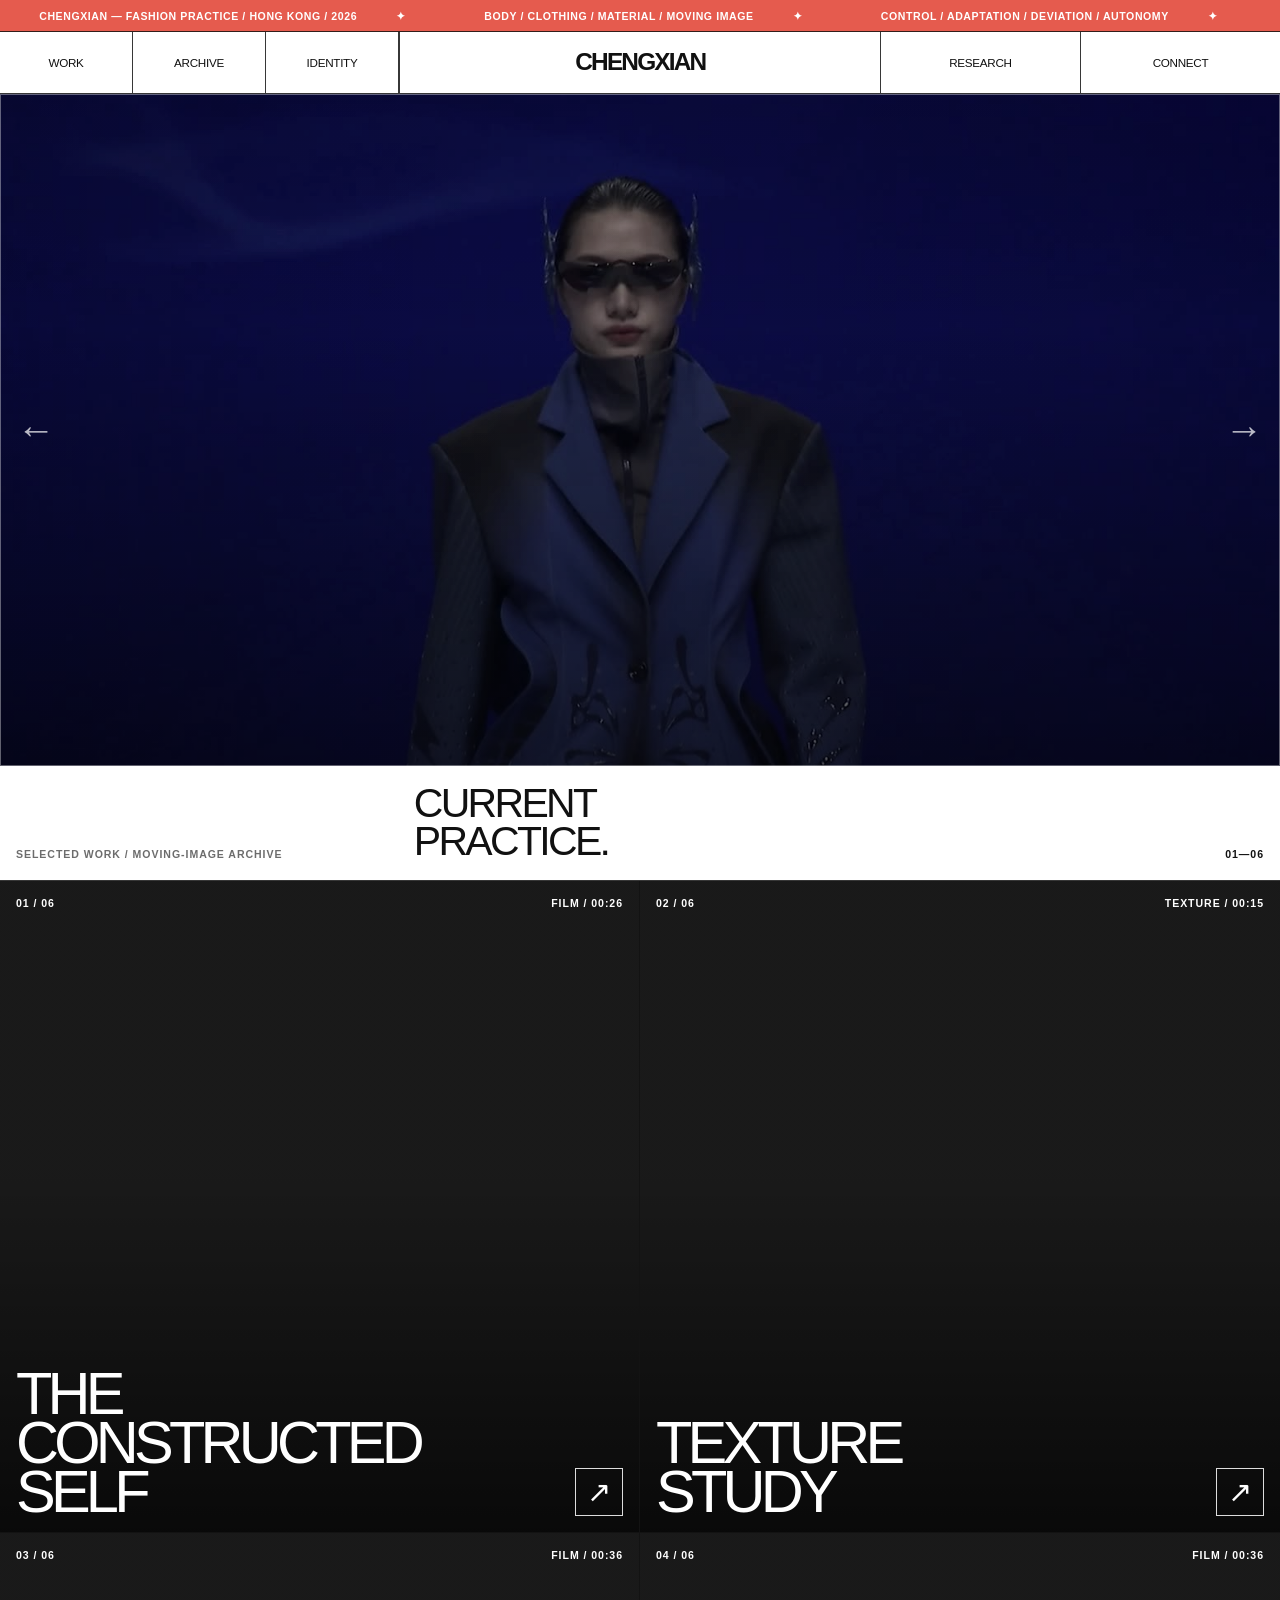
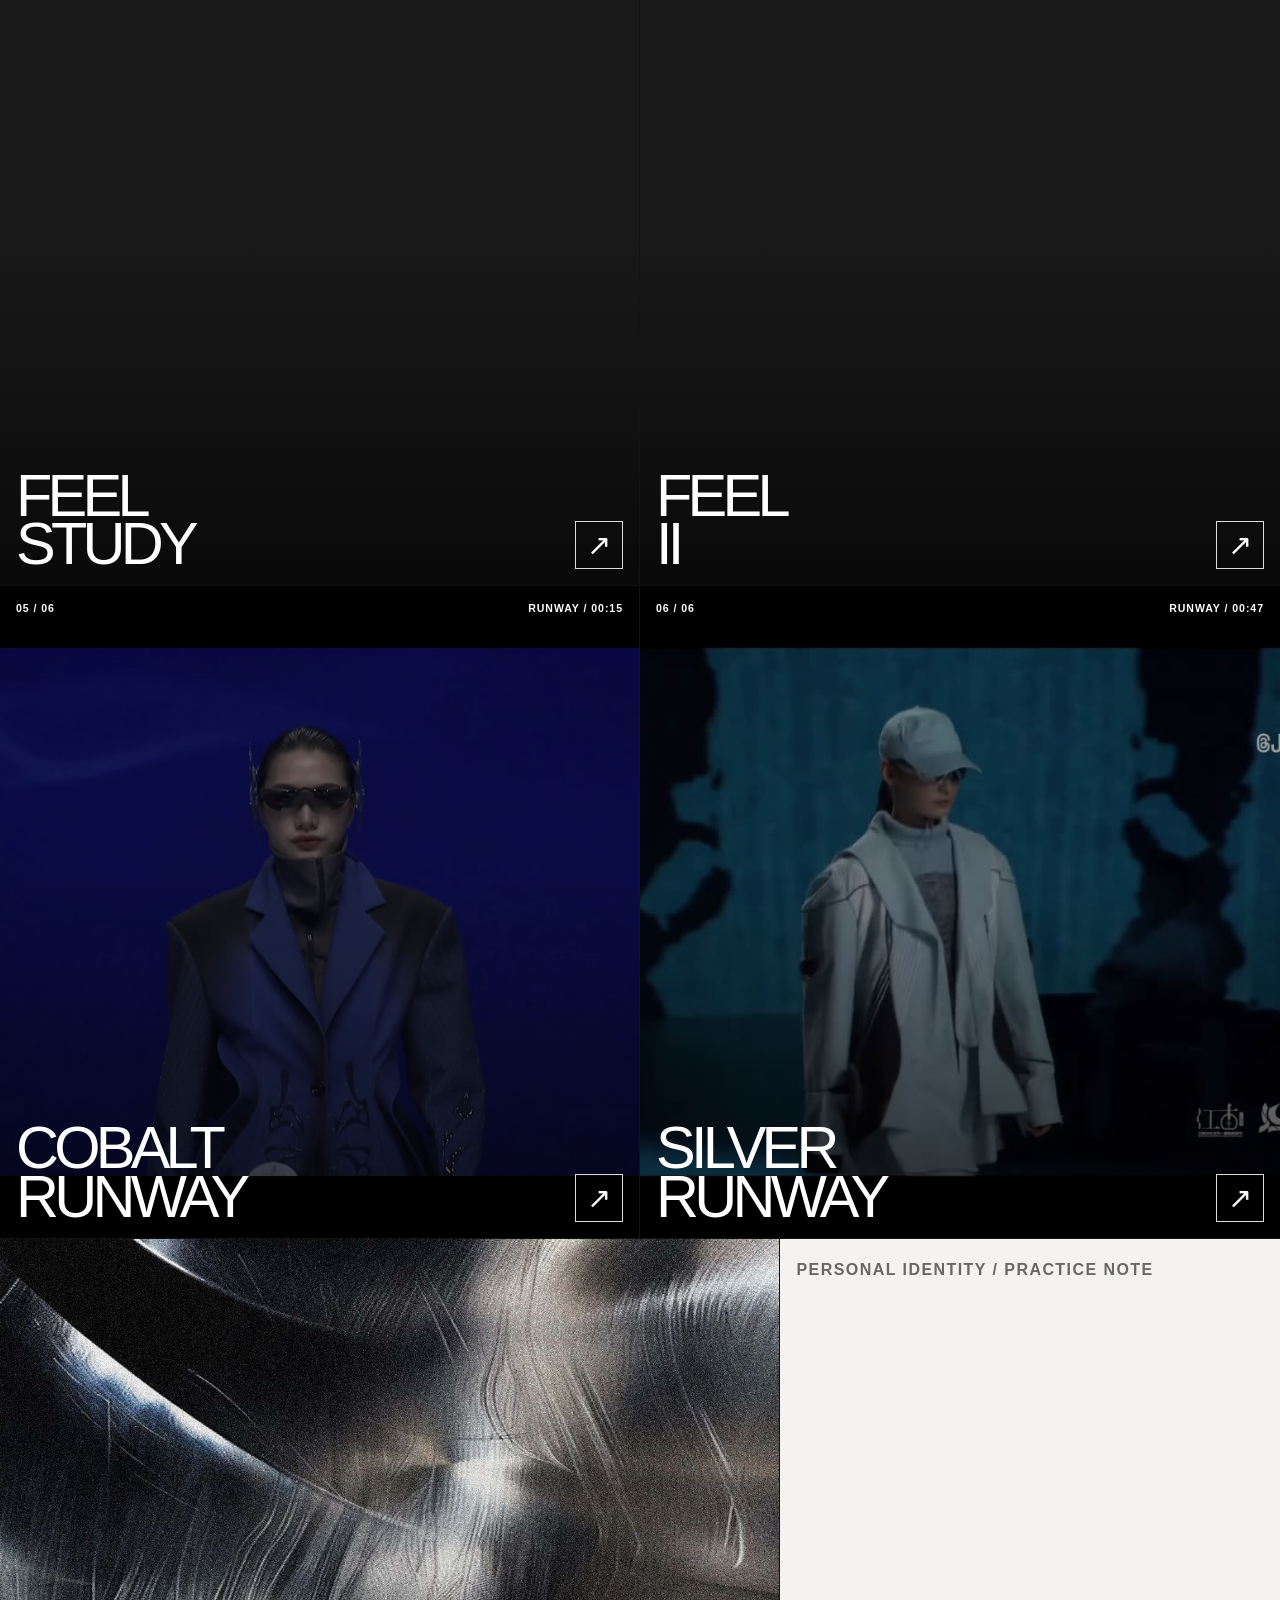
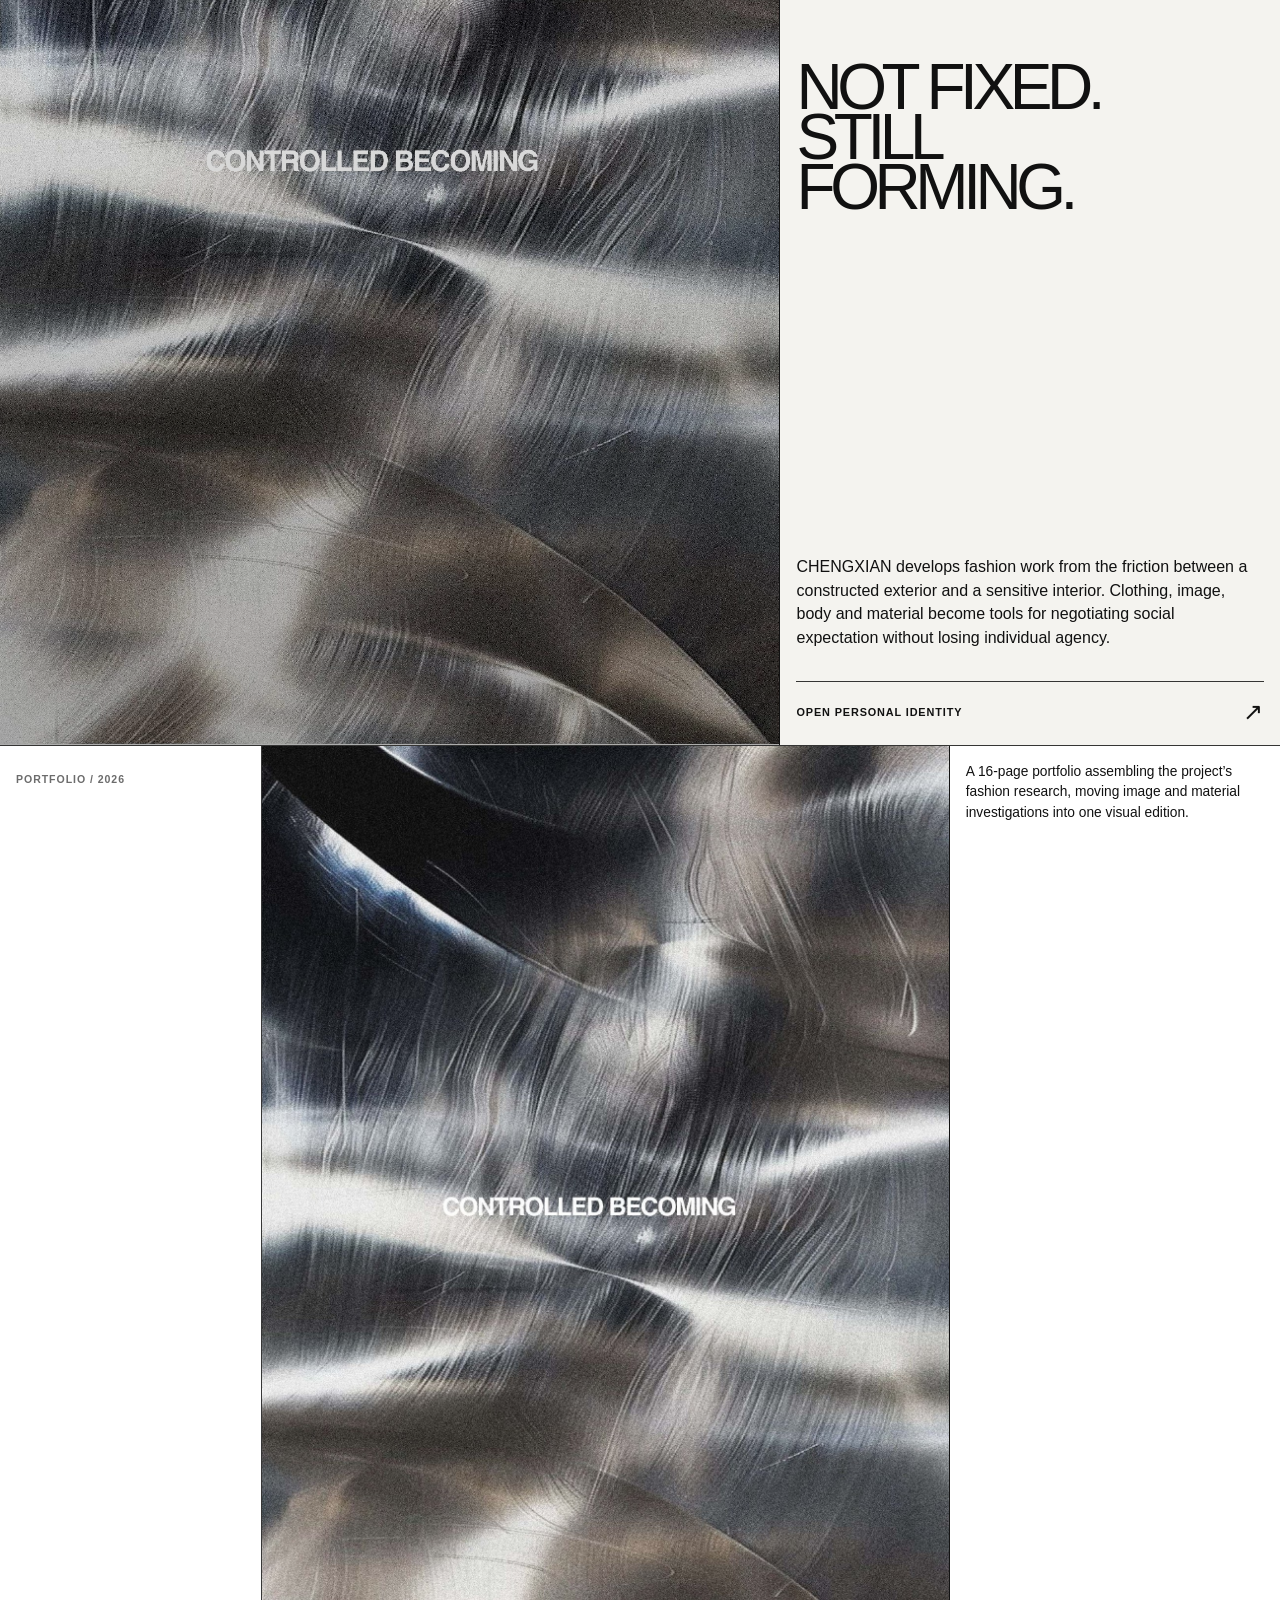
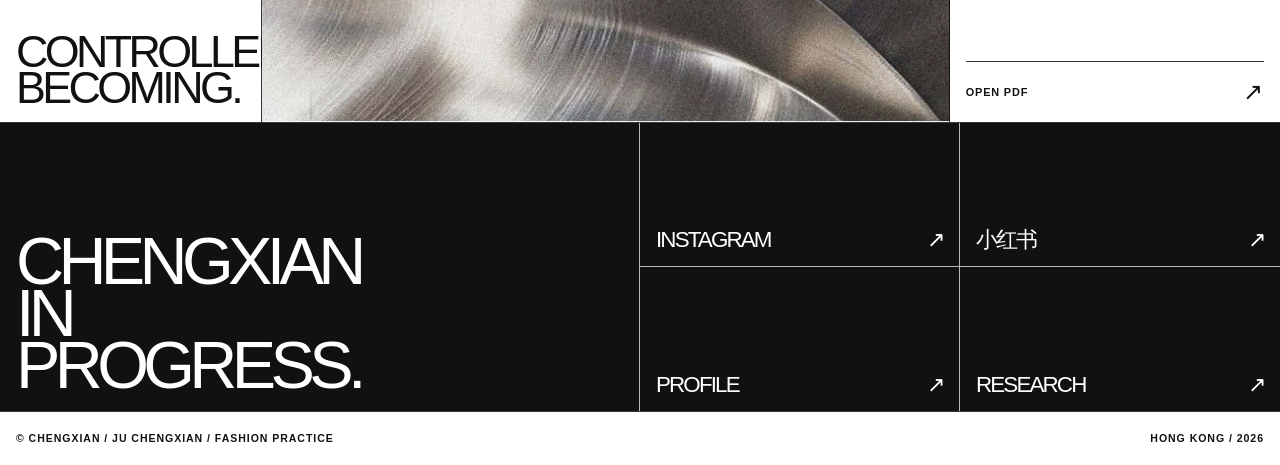
==== commit 9e7ca5ec: "Remove text overlays from homepage hero" ====
--- a/index.html
+++ b/index.html
@@ -422,21 +422,13 @@
     </header>
 
     <main>
-      <section class="hero" aria-labelledby="hero-title">
+      <section class="hero" aria-label="Runway films">
         <div class="hero__fallback" aria-hidden="true"></div>
         <video class="hero__media" id="hero-video" autoplay muted playsinline preload="metadata" poster="runway-cobalt.jpg" aria-hidden="true"></video>
         <div class="hero__wash" aria-hidden="true"></div>
         <div class="hero__frame" aria-hidden="true"></div>
         <button class="hero__side hero__side--prev" id="hero-prev" type="button" aria-label="Previous work">←</button>
-        <div class="hero__content">
-          <p class="hero__meta" id="hero-meta">01 / 02 — Runway Study</p>
-          <div class="hero__rule" aria-hidden="true"></div>
-          <h1 class="hero__title" id="hero-title">Cobalt / Runway</h1>
-          <p class="hero__sub" id="hero-sub">A saturated blue silhouette studies control, edge and projection in motion.</p>
-          <button class="hero__open" id="hero-open" type="button">Watch Film ↗</button>
-        </div>
         <button class="hero__side hero__side--next" id="hero-next" type="button" aria-label="Next work">→</button>
-        <div class="hero__foot"><span id="hero-format">Runway Study / 00:15</span><span>Scroll to selected work ↓</span></div>
       </section>
 
       <section id="work" aria-labelledby="work-title">
@@ -557,10 +549,6 @@
       const homeLoop = [4, 5];
       let currentSlide = homeLoop[0];
       const heroVideo = document.getElementById('hero-video');
-      const heroMeta = document.getElementById('hero-meta');
-      const heroTitle = document.getElementById('hero-title');
-      const heroSub = document.getElementById('hero-sub');
-      const heroFormat = document.getElementById('hero-format');
       const dialog = document.getElementById('video-dialog');
       const dialogVideo = document.getElementById('dialog-video');
       const videoUrls = new Map();
@@ -583,10 +571,6 @@
         const slide = slides[currentSlide];
         const requestedSlide = currentSlide;
         heroVideo.pause();
-        heroMeta.textContent = slide.homeMeta || slide.meta;
-        heroTitle.textContent = slide.title;
-        heroSub.textContent = slide.sub;
-        heroFormat.textContent = slide.format;
         heroVideo.poster = slide.poster || '';
         try {
           heroVideo.src = await videoSourceFor(slide);
@@ -616,20 +600,6 @@
       document.querySelectorAll('[data-hero-slide]').forEach((card) => {
         card.addEventListener('click', (event) => { event.preventDefault(); setSlide(Number(card.dataset.heroSlide)); document.getElementById('top').scrollIntoView({ behavior: 'smooth' }); });
       });
-      document.getElementById('hero-open').addEventListener('click', async () => {
-        const slide = slides[currentSlide];
-        dialogVideo.pause();
-        dialogVideo.poster = slide.poster || '';
-        dialog.showModal();
-        try {
-          dialogVideo.src = await videoSourceFor(slide, true);
-          if (!dialog.open) return;
-          dialogVideo.load();
-          dialogVideo.play().catch(() => {});
-        } catch (error) {
-          console.error('Unable to load selected film.', error);
-        }
-      });
       document.getElementById('dialog-close').addEventListener('click', () => { dialogVideo.pause(); dialog.close(); });
       dialog.addEventListener('click', (event) => { if (event.target === dialog) { dialogVideo.pause(); dialog.close(); } });
       dialog.addEventListener('cancel', () => dialogVideo.pause());
